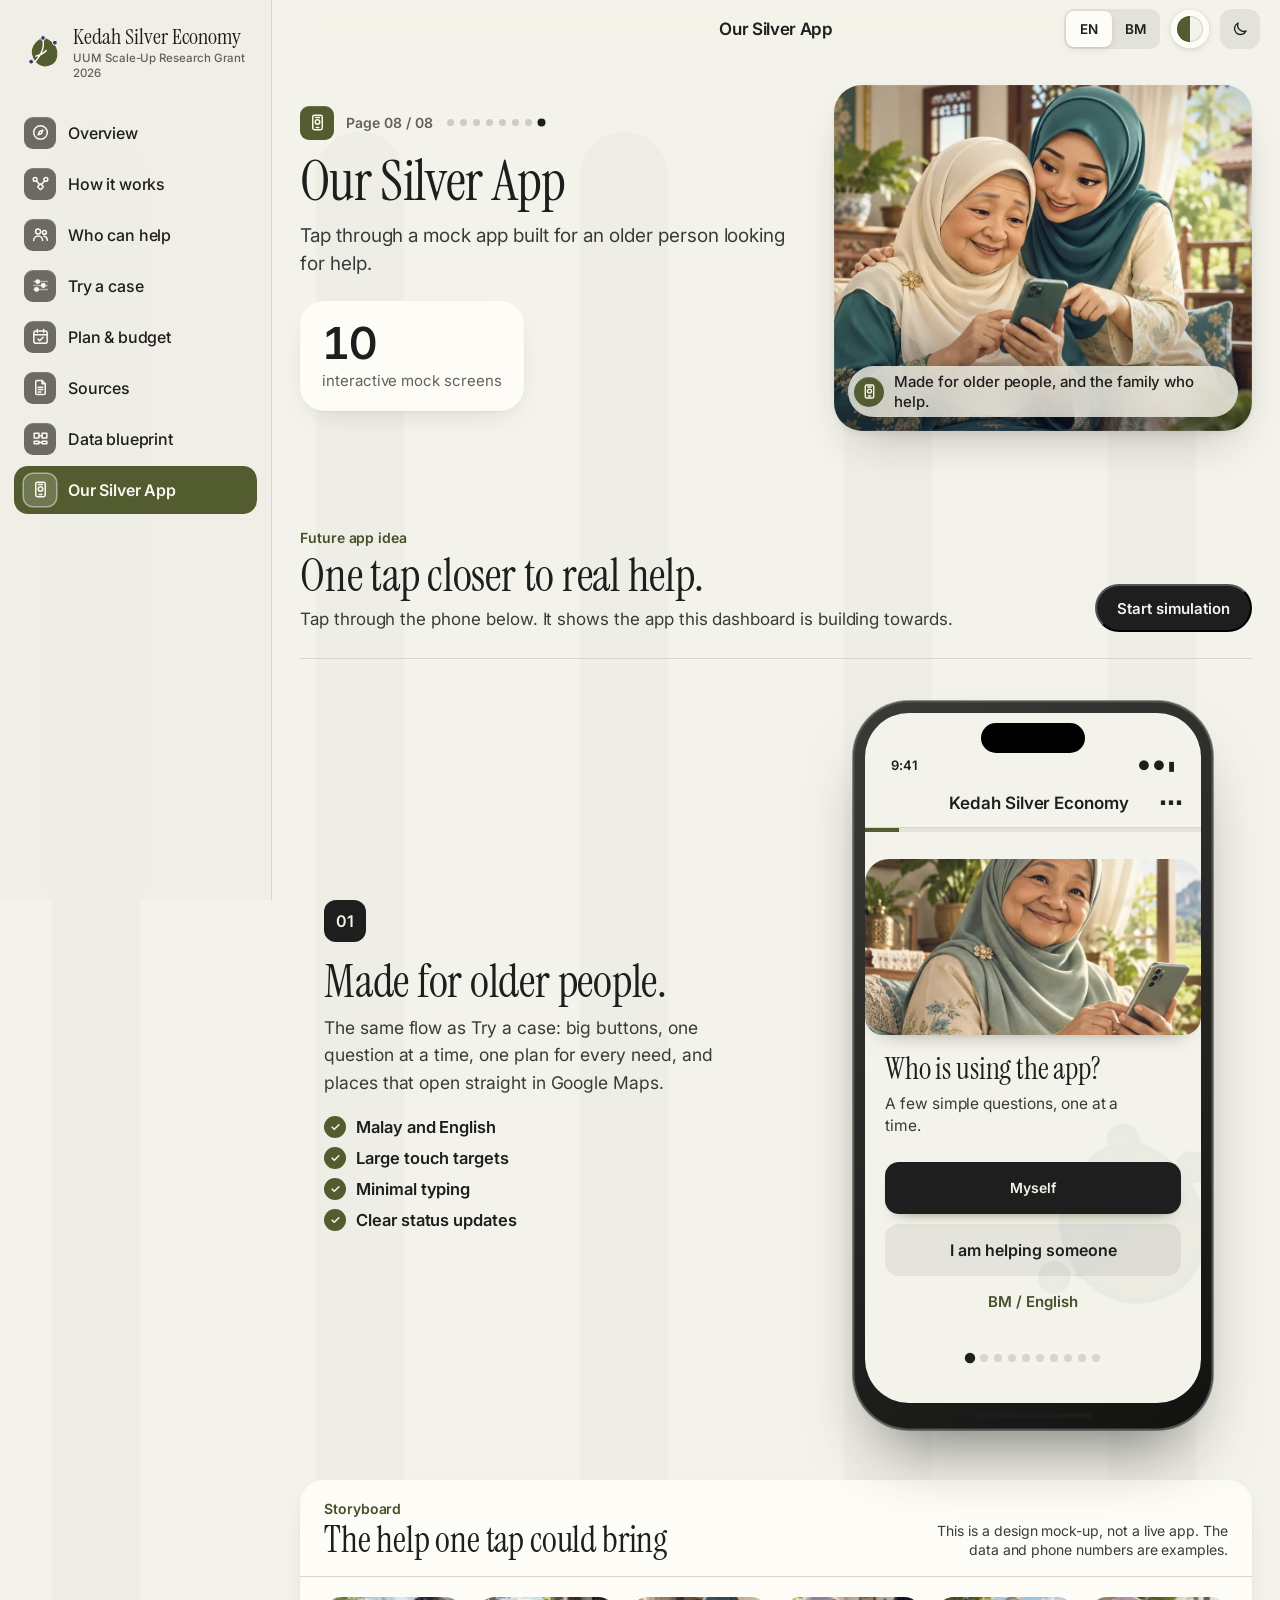
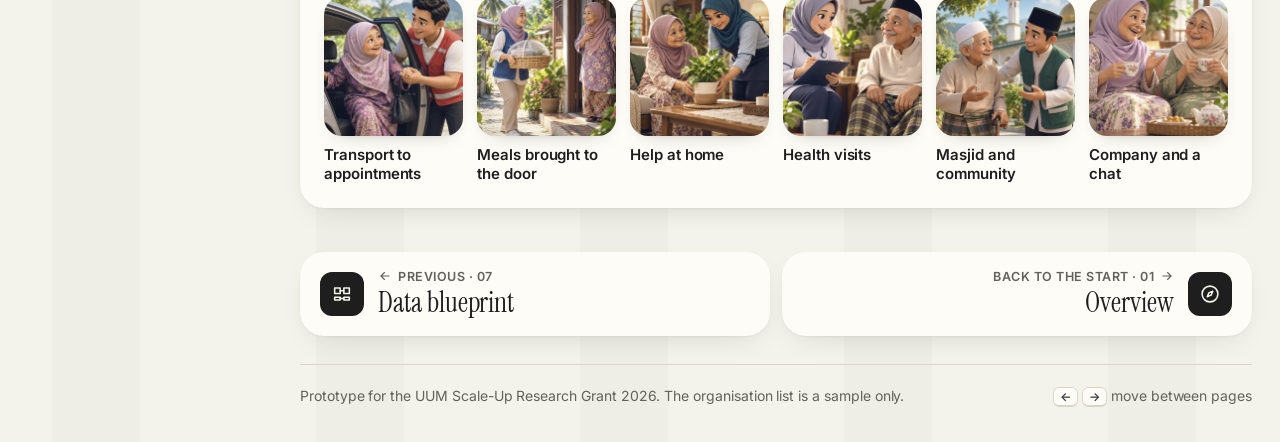
==== app.html @ 09080208 "Try a case: get ready to apply for LZNK, MAIK and JKM aid - A privacy note with one tap before Start" ====
<!doctype html>
<html lang="en">
<head>
<meta charset="utf-8"><meta name="viewport" content="width=device-width,initial-scale=1,viewport-fit=cover">
<link rel="icon" href="assets/art/songket-crest.svg" type="image/svg+xml">
<title>Our Silver App · Kedah Silver Economy</title>
<meta name="description" content="A screen-by-screen mock app showing how an older person could find help.">
<script>try{var lk=localStorage.getItem('kse-look')||localStorage.getItem('kse-tc-theme');if(lk&&lk!=='padi')document.documentElement.setAttribute('data-look',lk)}catch(e){}try{var t=localStorage.getItem('kse-theme');if(t==='dark'||t==='light')document.documentElement.setAttribute('data-theme',t)}catch(e){}(function(){var P=['index','ecosystem','network','scenario','roadmap','evidence','data','app'],f=(location.pathname.split('/').pop()||'index.html').replace(/\.html$/,''),i=P.indexOf(f),d=document.documentElement;if(i<0)i=0;function go(){try{var p=parseInt(sessionStorage.getItem('kse-idx'),10);d.setAttribute('data-dir',!isNaN(p)&&i<p?'back':'forward');sessionStorage.setItem('kse-idx',i)}catch(e){}}if(document.prerendering)document.addEventListener('prerenderingchange',go,{once:true});else go()})()</script>
<link rel="preconnect" href="https://fonts.googleapis.com"><link rel="preconnect" href="https://fonts.gstatic.com" crossorigin>
<link rel="stylesheet" href="https://fonts.googleapis.com/css2?family=Instrument+Serif:ital@0;1&family=Inter:opsz,wght@14..32,400..700&display=swap">
<link rel="stylesheet" href="assets/css/kse.css?v=20261004b"><link rel="stylesheet" href="assets/css/kse-ios.css?v=20261004b"><link rel="stylesheet" href="assets/css/kse-themes.css?v=20261004b"><script src="assets/js/kse-data.js?v=20261004b"></script>
</head>
<body data-page="app"><script src="assets/js/kse-shell.js?v=20261004b"></script>
<main id="main">
  <section class="band pagehead"><div class="wrap pagehead-grid">
    <div><p class="step" data-step></p><h1 data-i18n="appTitle">Our Silver App</h1><p class="lede" data-i18n="appLede">Tap through a mock app built for an older person looking for help.</p></div>
    <div class="headstat"><b data-count="10">10</b><span data-i18n="appStat">interactive mock screens</span></div>
  </div></section>
  <div class="wrap"><section class="section app-section">
    <div class="app-intro"><div><p class="label label-paddy" data-i18n="appBadge">Future app idea</p><h2 data-i18n="appIntroTitle">One tap closer to real help.</h2><p data-i18n="appIntroBody">Tap through the phone below. It shows the app this dashboard is building towards.</p></div><button class="button button-gold" type="button" id="appLaunch" data-i18n="appLaunch">Start simulation</button></div>
    <div class="app-lab">
      <div class="app-story"><span class="app-story-no">01</span><h2 data-i18n="appStoryTitle">Made for older people.</h2><p data-i18n="appStoryBody">The same flow as Try a case: big buttons, one question at a time, one plan for every need, and places that open straight in Google Maps.</p><ul><li data-i18n="appStoryPoint1">Malay and English</li><li data-i18n="appStoryPoint2">Large touch targets</li><li data-i18n="appStoryPoint3">Minimal typing</li><li data-i18n="appStoryPoint4">Clear status updates</li></ul></div>
      <div class="phone-mock" aria-label="Interactive mock Silver Economy app">
        <div class="phone-hardware"><span class="phone-speaker"></span></div><div class="phone-screen"><div class="mock-watermark" aria-hidden="true"><svg viewBox="0 0 48 48"><path d="M24 5C13 10 8 20 12 29c4 10 14 14 23 9 8-5 8-17 3-24C34 9 29 6 24 5Z"/><path d="M14 35c7-8 12-16 10-28M15 28c5-1 9-3 13-7"/><circle cx="9" cy="35" r="3"/><circle cx="39" cy="11" r="3"/><circle cx="24" cy="5" r="3"/></svg></div>
          <div class="mock-status"><span>9:41</span><span>● ● ▮</span></div>
          <div class="mock-appbar"><button class="mock-back" id="appScreenBack" aria-label="Go back" type="button">‹</button><span>Kedah Silver Economy</span><span class="mock-menu" aria-hidden="true">⋯</span></div>
          <div class="mock-progress"><i id="appProgress"></i></div>
          <div class="mock-screens" id="appScreens" aria-live="polite">
            <section class="mock-screen mock-home is-active" data-screen="0"><div class="mock-home-badge" data-i18n="appWelcomePill">WELCOME</div><img class="mock-welcome-art" src="assets/img/app-welcome.webp" alt="A smiling older woman using a phone at home"><h3 data-i18n="appWho">Who is using the app?</h3><p data-i18n="appWhoBody">A few simple questions, one at a time.</p><button class="mock-primary" data-app-next type="button" data-i18n="appMyself">Myself</button><button class="mock-secondary" data-app-next type="button" data-i18n="appWelcomeFamily">I am helping someone</button><button class="mock-text" data-app-lang type="button">BM / English</button></section>
            <section class="mock-screen" data-screen="1"><p class="mock-kicker">2 / 10 · <span data-i18n="appKAbout">About</span></p><h3 data-i18n="appHowOld">How old are they?</h3><div class="mock-choices mock-grid"><button type="button" aria-pressed="false">70–74</button><button class="is-selected" type="button" aria-pressed="true">75–79</button><button type="button" aria-pressed="false">80–84</button><button type="button" aria-pressed="false">85+</button></div><label><span data-i18n="appWhere">District</span><select><option>Kota Setar</option><option>Kubang Pasu</option><option>Baling</option><option>Langkawi</option></select></label><button class="mock-primary" data-app-next type="button" data-i18n="appNext">Next</button></section>
            <section class="mock-screen" data-screen="2"><p class="mock-kicker">3 / 10 · <span data-i18n="appKDaily">Daily life</span></p><h3 data-i18n="appHard">What is hard now?</h3><p data-i18n="appHardBody">Choose all that apply.</p><div class="mock-choices mock-grid" data-multi><button class="is-selected" type="button" aria-pressed="true"><svg class="mock-ic" viewBox="0 0 24 24" aria-hidden="true"><circle cx="13" cy="4.5" r="1.7"/><path d="M12.5 8l-2 5 3 2.5V21M10.5 13L8 21M12.5 8l3 3.5 2.5.5M12.5 8L9 9.5 7.5 13"/></svg><span data-i18n="appDWalk">Walking</span></button><button class="is-selected" type="button" aria-pressed="true"><svg class="mock-ic" viewBox="0 0 24 24" aria-hidden="true"><path d="M3 18V9M3 15h11v3M14 15h5a2 2 0 0 1 2 2v1"/><circle cx="7" cy="12" r="1.6"/><path d="M15 5.5h5M18 3.5l2 2-2 2"/></svg><span data-i18n="appDBed">Getting out of bed</span></button><button type="button" aria-pressed="false"><svg class="mock-ic" viewBox="0 0 24 24" aria-hidden="true"><path d="M4 12h16v2a5 5 0 0 1-5 5H9a5 5 0 0 1-5-5zM6 12V6a2 2 0 0 1 3.7-1M7 19l-1 2M17 19l1 2"/></svg><span data-i18n="appDBath">Bathing</span></button><button class="is-selected" type="button" aria-pressed="true"><svg class="mock-ic" viewBox="0 0 24 24" aria-hidden="true"><path d="M7 3h6v7H7zM5 10h12a6 6 0 0 1-6 6H9l1 5H6l1-5"/></svg><span data-i18n="appDToilet">Using the toilet</span></button></div><button class="mock-primary" data-app-next type="button" data-i18n="appNext">Next</button></section>
            <section class="mock-screen" data-screen="3"><p class="mock-kicker">4 / 10 · <span data-i18n="appKHelp">Help needed</span></p><h3 data-i18n="appWhich">Which ones are needed?</h3><p data-i18n="appWhichBody">Suggested from the answers. Pick any.</p><div class="mock-choices" data-multi><button class="is-selected" type="button" aria-pressed="true"><span data-i18n="appIBed">Hospital bed</span><em class="mock-sug"><span data-i18n="appSuggested">Suggested</span></em></button><button class="is-selected" type="button" aria-pressed="true"><span data-i18n="appIChair">Wheelchair</span><em class="mock-sug"><span data-i18n="appSuggested">Suggested</span></em></button><button class="is-selected" type="button" aria-pressed="true"><span data-i18n="appIDiapers">Adult diapers</span><em class="mock-sug"><span data-i18n="appSuggested">Suggested</span></em></button><button type="button" aria-pressed="false"><span data-i18n="appINurse">Home nursing</span><em class="mock-sug"><span data-i18n="appSuggested">Suggested</span></em></button></div><button class="mock-primary" data-app-next type="button" data-i18n="appNext">Next</button></section>
            <section class="mock-screen" data-screen="4"><p class="mock-kicker">5 / 10 · <span data-i18n="appKHow">How</span></p><h3 data-i18n="appHowCome">How should each one come?</h3><div class="mock-need"><b><span data-i18n="appIBed">Hospital bed</span></b><div class="mock-choices mock-pills"><button class="is-selected" type="button" aria-pressed="true"><span data-i18n="appMBorrow">Borrow</span></button><button type="button" aria-pressed="false"><span data-i18n="appMRent">Rent</span></button><button type="button" aria-pressed="false"><span data-i18n="appMFund">Help to pay</span></button></div></div><div class="mock-need"><b><span data-i18n="appIDiapers">Adult diapers</span></b><div class="mock-choices mock-pills"><button class="is-selected" type="button" aria-pressed="true"><span data-i18n="appMMonthly">Monthly supply</span></button><button type="button" aria-pressed="false"><span data-i18n="appMFree">Free or donated</span></button></div></div><button class="mock-primary" data-app-next type="button" data-i18n="appMakePlan">Make the plan</button></section>
            <section class="mock-screen" data-screen="5"><p class="mock-kicker">6 / 10 · <span data-i18n="appKPlan">Your plan</span></p><div class="mock-plan"><div class="mock-ring"><b>4<small>/4</small></b><span data-i18n="appMatched">needs matched</span></div><div><h3 data-i18n="appPlanTitle">One plan for all of it</h3><p data-i18n="appPlanBody">3 places could cover all 4 needs.</p></div></div><p class="mock-note" data-i18n="appCoord">One coordinator holds this case.</p><button class="mock-primary" data-app-next type="button" data-i18n="appSeeContacts">See who to contact</button></section>
            <section class="mock-screen" data-screen="6"><p class="mock-kicker">7 / 10 · <span data-i18n="appKContact">Contact</span></p><div class="mock-contact"><img src="assets/img/help-masjid.webp" alt="" width="560" height="560"><b>Masjid Al-Bukhary Kedah</b><small><svg class="mock-ic" viewBox="0 0 24 24" aria-hidden="true"><path d="M12 21s-6-5.6-6-10.5a6 6 0 0 1 12 0C18 15.4 12 21 12 21z"/><circle cx="12" cy="10.5" r="2.2"/></svg>Kota Setar, Kedah</small><p class="mock-covers"><span><span data-i18n="appIBed">Hospital bed</span></span><span><span data-i18n="appIChair">Wheelchair</span></span><span><span data-i18n="appIDiapers">Adult diapers</span></span></p></div><a class="mock-primary mock-link" href="https://www.google.com/maps/dir/?api=1&destination=Masjid+Al-Bukhary+Kedah%2C+Kota+Setar%2C+Kedah" target="_blank" rel="noopener"><svg class="mock-ic" viewBox="0 0 24 24" aria-hidden="true"><path d="M3 16V8a1 1 0 0 1 1-1h10v9M14 10h4l3 3v3h-2"/><circle cx="7" cy="17" r="1.8"/><circle cx="17" cy="17" r="1.8"/><path d="M9 17h6"/></svg><span data-i18n="appDirections">Directions</span></a><a class="mock-secondary mock-link" href="https://www.google.com/maps/search/?api=1&query=Masjid+Al-Bukhary+Kedah%2C+Kota+Setar%2C+Kedah" target="_blank" rel="noopener"><svg class="mock-ic" viewBox="0 0 24 24" aria-hidden="true"><path d="M12 21s-6-5.6-6-10.5a6 6 0 0 1 12 0C18 15.4 12 21 12 21z"/><circle cx="12" cy="10.5" r="2.2"/></svg><span data-i18n="appOpenMaps">Open in Google Maps</span></a><p class="mock-phone-note"><svg class="mock-ic" viewBox="0 0 24 24" aria-hidden="true"><path d="M6.5 3.5h3l1.5 4-2 1.5a11 11 0 0 0 6 6l1.5-2 4 1.5v3a2 2 0 0 1-2 2A16 16 0 0 1 4.5 5.5a2 2 0 0 1 2-2z"/></svg><span data-i18n="appPhoneLater">Phone number added after the Phase 1 check</span></p><button class="mock-primary" data-app-next type="button" data-i18n="appNext">Next</button></section>
            <section class="mock-screen" data-screen="7"><p class="mock-kicker">8 / 10 · <span data-i18n="appKTrip">One trip</span></p><h3 data-i18n="appTripTitle">One trip to every place</h3><p data-i18n="appTripBody">One car ride can cover all the visits.</p><ol class="mock-route"><li><b>Masjid Al-Bukhary Kedah</b><small><span data-i18n="appR1">Bed, wheelchair, diapers</span></small></li><li><b>Kedah Home Nursing 01</b><small><span data-i18n="appR2">Home nursing</span></small></li><li><b>JKM Kedah</b><small><span data-i18n="appR3">Monthly living help</span></small></li></ol><a class="mock-primary mock-link" href="https://www.google.com/maps/dir/?api=1&destination=JKM+Kedah%2C+Kota+Setar%2C+Kedah&waypoints=Masjid+Al-Bukhary+Kedah%2C+Kota+Setar%2C+Kedah%7CKedah+Home+Nursing+01%2C+Kota+Setar%2C+Kedah" target="_blank" rel="noopener"><svg class="mock-ic" viewBox="0 0 24 24" aria-hidden="true"><path d="M3 16V8a1 1 0 0 1 1-1h10v9M14 10h4l3 3v3h-2"/><circle cx="7" cy="17" r="1.8"/><circle cx="17" cy="17" r="1.8"/><path d="M9 17h6"/></svg><span data-i18n="appStartTrip">Open the trip in Maps</span></a><button class="mock-secondary" data-app-next type="button" data-i18n="appStatusContinue">Continue</button></section>
            <section class="mock-screen" data-screen="8"><p class="mock-kicker">9 / 10 · <span data-i18n="appKShare">Family</span></p><h3 data-i18n="appShareFamily">Share with family</h3><p data-i18n="appShareBody">Everyone helping sees the same plan.</p><div class="mock-actions"><button type="button"><svg class="mock-ic" viewBox="0 0 24 24" aria-hidden="true"><path d="M4 19.5l1.3-3.8A8 8 0 1 1 8.5 19z"/><path d="M9 10.5h6M9 13.5h4"/></svg><span data-i18n="appWhatsApp">Send on WhatsApp</span></button><button type="button"><svg class="mock-ic" viewBox="0 0 24 24" aria-hidden="true"><path d="M4 9.5h3.5L12 5.5v13l-4.5-4H4zM15.5 9a4 4 0 0 1 0 6M18 6.5a7.5 7.5 0 0 1 0 11"/></svg><span data-i18n="appListen">Listen to the plan</span></button><button type="button"><svg class="mock-ic" viewBox="0 0 24 24" aria-hidden="true"><circle cx="12" cy="12" r="8.5"/><path d="M12 7.5V12l3 2"/></svg><span data-i18n="appRemind3">Remind me in 3 days</span></button></div><button class="mock-primary" data-app-next type="button" data-i18n="appStatusContinue">Continue</button></section>
            <section class="mock-screen" data-screen="9"><p class="mock-kicker">10 / 10 · <span data-i18n="appKFollow">Follow-up</span></p><h3 data-i18n="appFollowTitle">Help on the way</h3><ol class="mock-timeline"><li class="done"><span data-i18n="appTBed">Hospital bed borrowed</span><small><span data-i18n="appToday">Today</span></small></li><li class="done"><span data-i18n="appTNurse">Nurse visit booked</span><small><span data-i18n="appThursday">Thursday</span></small></li><li><span data-i18n="appTFollow">Follow-up call</span><small><span data-i18n="appIn3">In 3 days</span></small></li></ol><div class="mock-illustration mock-done" id="appDone" aria-hidden="true"></div><button class="mock-primary" data-app-reset type="button" data-i18n="appReset">Start again</button></section>
          </div>
          <div class="mock-dots" id="appDots"></div>
        </div><div class="phone-home"></div>
      </div>
    </div>
    <figure class="journey-poster app-poster help-strip"><div class="journey-poster-head"><div><p class="label label-paddy" data-i18n="appStoryboardLabel">Storyboard</p><h2 data-i18n="appHelpTitle">The help one tap could bring</h2></div><span data-i18n="appMockNote">This is a design mock-up, not a live app. The data and phone numbers are examples.</span></div><ul class="help-scenes"><li><img src="assets/img/help-transport.webp" width="560" height="560" loading="lazy" alt="A volunteer helps an older woman out of a car"><span data-i18n="helpTransport">Transport to appointments</span></li><li><img src="assets/img/help-meals.webp" width="560" height="560" loading="lazy" alt="A volunteer brings a meal to an older woman at her door"><span data-i18n="helpMeals">Meals brought to the door</span></li><li><img src="assets/img/help-home.webp" width="560" height="560" loading="lazy" alt="A carer helps an older woman with a plant at home"><span data-i18n="helpHome">Help at home</span></li><li><img src="assets/img/help-health.webp" width="560" height="560" loading="lazy" alt="A nurse visits an older man at home with a clipboard"><span data-i18n="helpHealth">Health visits</span></li><li><img src="assets/img/help-masjid.webp" width="560" height="560" loading="lazy" alt="A young man walks with an older man outside a masjid"><span data-i18n="helpMasjid">Masjid and community</span></li><li><img src="assets/img/help-company.webp" width="560" height="560" loading="lazy" alt="Two older women share tea and a chat"><span data-i18n="helpCompany">Company and a chat</span></li></ul></figure>
  </section></div>
</main>
<script src="assets/vendor/lottie_light.min.js"></script><script src="assets/js/kse-lottie.js?v=20261004b"></script><script src="assets/js/kse-viz.js?v=20261004b"></script><script src="assets/js/kse-pages.js?v=20261004b"></script>
</body></html>
---- assets/css/kse.css ----
/* ==========================================================================
   Kedah Silver Economy: design system
   Tokens (light / dark / explicit data-theme), shell, components, pages, print.
   ========================================================================== */

/* ---------- Tokens ---------- */
:root{
  color-scheme:light;
  --display:"Bricolage Grotesque","Arial Narrow",system-ui,sans-serif;
  --sans:"Onest",system-ui,-apple-system,"Segoe UI",Roboto,sans-serif;

  --bg:#edf1ee;--surface:#fbfcfb;--surface-2:#f3f6f4;--sunk:#e2e9e5;
  --ink:#0f231e;--ink-2:#3d5149;--muted:#57685f;--line:#d2dcd6;--line-2:#e2e9e5;

  --paddy:#12664f;--paddy-ink:#0d5a45;--paddy-soft:#dcebe3;--on-paddy:#ffffff;
  --gold:#d6a01e;--gold-ink:#7a5706;--gold-soft:#f5e8c4;--on-gold:#1f1703;

  --band:#0d2d26;--band-ink:#eef5f1;--band-muted:#a3bcb2;--band-line:rgba(238,245,241,.14);--band-gold:#e8bd4f;

  --good:#0ca30c;--good-ink:#0b6b1f;--good-soft:#dff1df;
  --warn:#fab219;--warn-ink:#7a5200;--warn-soft:#fcf0d0;
  --crit:#d03b3b;
  --neutral:#9aa8a1;--neutral-ink:#4a5a53;--neutral-soft:#e5ebe8;

  /* organisation types: validated categorical slots 1–5
     --t* sit on page surfaces (theme-stepped), --b* sit on the dark band */
  --t1:#2a78d6;--t2:#eb6834;--t3:#1baf7a;--t4:#eda100;--t5:#e87ba4;
  --b1:#3987e5;--b2:#d95926;--b3:#199e70;--b4:#c98500;--b5:#d55181;

  --tip-bg:#0f231e;--tip-ink:#f3f7f5;--tip-muted:#b3c6bd;
  --scrim:rgba(5,15,12,.45);
  --shadow:0 1px 2px rgba(15,35,30,.06),0 6px 14px -4px rgba(15,35,30,.1);
  --focus:#0d5a45;
  --r:18px;
}
@media (prefers-color-scheme:dark){
  :root:not([data-theme="light"]){
    color-scheme:dark;
    --bg:#0a1613;--surface:#101f1b;--surface-2:#132520;--sunk:#0d1a16;
    --ink:#e7f0eb;--ink-2:#b2c4bb;--muted:#8da196;--line:#223731;--line-2:#1a2d27;
    --paddy:#3fae8a;--paddy-ink:#72cda9;--paddy-soft:#163a2f;--on-paddy:#04201a;
    --gold:#e0b03a;--gold-ink:#f0c860;--gold-soft:#3a2f10;
    --band:#0f2c25;
    --good-ink:#5ccb5f;--good-soft:#14301a;--warn-ink:#f4c451;--warn-soft:#382c0c;
    --neutral:#5e7068;--neutral-ink:#a8b8b0;--neutral-soft:#1b2a25;
    --t1:#3987e5;--t2:#d95926;--t3:#199e70;--t4:#c98500;--t5:#d55181;
    --tip-bg:#e9f1ed;--tip-ink:#0f231e;--tip-muted:#4a5d55;
    --scrim:rgba(0,0,0,.6);
    --shadow:0 1px 2px rgba(0,0,0,.35),0 6px 14px -4px rgba(0,0,0,.4);
    --focus:#72cda9;
  }
}
:root[data-theme="dark"]{
  color-scheme:dark;
  --bg:#0a1613;--surface:#101f1b;--surface-2:#132520;--sunk:#0d1a16;
  --ink:#e7f0eb;--ink-2:#b2c4bb;--muted:#8da196;--line:#223731;--line-2:#1a2d27;
  --paddy:#3fae8a;--paddy-ink:#72cda9;--paddy-soft:#163a2f;--on-paddy:#04201a;
  --gold:#e0b03a;--gold-ink:#f0c860;--gold-soft:#3a2f10;
  --band:#0f2c25;
  --good-ink:#5ccb5f;--good-soft:#14301a;--warn-ink:#f4c451;--warn-soft:#382c0c;
  --neutral:#5e7068;--neutral-ink:#a8b8b0;--neutral-soft:#1b2a25;
  --t1:#3987e5;--t2:#d95926;--t3:#199e70;--t4:#c98500;--t5:#d55181;
  --tip-bg:#e9f1ed;--tip-ink:#0f231e;--tip-muted:#4a5d55;
  --scrim:rgba(0,0,0,.6);
  --shadow:0 1px 2px rgba(0,0,0,.35),0 6px 14px -4px rgba(0,0,0,.4);
  --focus:#72cda9;
}

/* ---------- Base ---------- */
@view-transition{navigation:auto}
/* Presentation-style tab changes: the page swishes sideways, stretches into
   a dark ribbon, then breaks into small paddy-green dust flecks. */
::view-transition-old(root){animation:swish-old .42s var(--ease) both}
::view-transition-new(root){animation:swish-new .58s var(--ease) both}
@keyframes swish-old{to{opacity:0;transform:translateX(-4vw) skewX(-4deg) scaleX(1.035);filter:blur(3px)}}
@keyframes swish-new{from{opacity:0;transform:translateX(4vw) skewX(4deg) scaleX(1.02);filter:blur(4px)}}
body.page-enter main{animation:swish-new .58s var(--ease) both}
body.page-leaving main{animation:swish-old .42s var(--ease) both;pointer-events:none}
.page-transition{position:fixed;inset:0;z-index:100;overflow:hidden;pointer-events:none;visibility:hidden}
.page-transition i{display:block;position:absolute}
.page-transition .swish{top:-12%;bottom:-12%;width:62%;background:var(--band);filter:drop-shadow(0 0 22px rgba(5,20,16,.3));transform:skewX(-7deg) translateX(-120%);opacity:.98}
.page-transition .swish-a{left:-9%;border-radius:0 48% 42% 0}
.page-transition .swish-b{right:-9%;background:var(--paddy);border-radius:48% 0 0 42%;transform:skewX(-7deg) translateX(120%)}
body.page-leaving .page-transition{visibility:visible}
body.page-leaving .page-transition .swish-a{animation:swish-ribbon-a .46s var(--ease) both}
body.page-leaving .page-transition .swish-b{animation:swish-ribbon-b .46s var(--ease) .025s both}
@keyframes swish-ribbon-a{45%{transform:skewX(-7deg) translateX(0) scaleX(1.04)}100%{transform:skewX(-18deg) translateX(118%) scaleX(.3);opacity:0}}
@keyframes swish-ribbon-b{45%{transform:skewX(-7deg) translateX(0) scaleX(1.04)}100%{transform:skewX(-18deg) translateX(-118%) scaleX(.3);opacity:0}}
.page-transition .dust{z-index:3;width:clamp(4px,.55vw,10px);height:clamp(4px,.55vw,10px);border-radius:35% 65% 55% 45%;background:var(--paddy);opacity:0;left:var(--x,50%);top:var(--y,50%);transform:translate(-50%,-50%) rotate(var(--r,0deg)) scale(.3)}
.page-transition .dust:nth-of-type(3n){background:var(--gold-soft)}
.page-transition .dust:nth-of-type(4n){background:var(--band-gold);border-radius:50%}
body.page-leaving .page-transition .dust{animation:dust-burst .48s var(--ease) var(--delay,0s) both}
@keyframes dust-burst{0%,35%{opacity:0;transform:translate(-50%,-50%) rotate(var(--r,0deg)) scale(.3)}48%{opacity:.95}100%{opacity:0;transform:translate(calc(-50% + var(--dx)),calc(-50% + var(--dy))) rotate(calc(var(--r,0deg) + 140deg)) scale(.7)}}
.dust-1{--x:18%;--y:28%;--dx:-14vw;--dy:-10vh;--r:22deg;--delay:.08s}.dust-2{--x:27%;--y:42%;--dx:-18vw;--dy:4vh;--r:80deg;--delay:.02s}.dust-3{--x:38%;--y:64%;--dx:-12vw;--dy:15vh;--r:120deg;--delay:.1s}.dust-4{--x:49%;--y:34%;--dx:6vw;--dy:-13vh;--r:35deg;--delay:.04s}.dust-5{--x:57%;--y:58%;--dx:15vw;--dy:12vh;--r:70deg;--delay:.12s}.dust-6{--x:68%;--y:22%;--dx:19vw;--dy:-8vh;--r:155deg;--delay:.06s}.dust-7{--x:77%;--y:70%;--dx:13vw;--dy:16vh;--r:210deg;--delay:.03s}.dust-8{--x:84%;--y:45%;--dx:21vw;--dy:2vh;--r:260deg;--delay:.09s}.dust-9{--x:13%;--y:76%;--dx:-10vw;--dy:18vh;--r:320deg;--delay:.13s}.dust-10{--x:32%;--y:18%;--dx:-15vw;--dy:-15vh;--r:15deg;--delay:.05s}.dust-11{--x:44%;--y:80%;--dx:3vw;--dy:18vh;--r:90deg;--delay:.11s}.dust-12{--x:62%;--y:14%;--dx:14vw;--dy:-16vh;--r:190deg;--delay:.01s}.dust-13{--x:73%;--y:82%;--dx:18vw;--dy:17vh;--r:240deg;--delay:.14s}.dust-14{--x:91%;--y:61%;--dx:17vw;--dy:8vh;--r:300deg;--delay:.07s}.dust-15{--x:8%;--y:53%;--dx:-17vw;--dy:0;--r:55deg;--delay:.15s}.dust-16{--x:23%;--y:88%;--dx:-12vw;--dy:14vh;--r:175deg;--delay:.04s}.dust-17{--x:52%;--y:9%;--dx:8vw;--dy:-18vh;--r:225deg;--delay:.08s}.dust-18{--x:88%;--y:28%;--dx:20vw;--dy:-9vh;--r:345deg;--delay:.12s}
@media (prefers-reduced-motion:reduce){
  ::view-transition-old(root),::view-transition-new(root){animation:none}
  body.page-enter main,body.page-leaving main{animation:none}
}
*,*::before,*::after{box-sizing:border-box}
[hidden]{display:none!important}
html{-webkit-text-size-adjust:100%;scroll-padding-top:76px}
html.i18n-pending main{visibility:hidden}
body{margin:0;background:var(--bg);color:var(--ink);font:400 15px/1.55 var(--sans);-webkit-font-smoothing:antialiased}
body.drawer-open{overflow:hidden}
h1,h2,h3{margin:0;font-family:var(--display);text-wrap:balance;color:var(--ink)}
p{margin:0}
ul,ol{margin:0;padding:0;list-style:none}
button,input,select{font:inherit;color:inherit}
a{color:var(--paddy-ink);text-underline-offset:3px}
:focus-visible{outline:2px solid var(--focus);outline-offset:2px}
/* Browser surfaces we did not draw, themed from the palette rather than
   left at the defaults: selection, caret, scrollbars. */
::selection{background:var(--gold-soft);color:var(--ink)}
.band ::selection{background:rgba(232,189,79,.28);color:var(--band-ink)}
input,select{caret-color:var(--paddy)}
*{scrollbar-color:var(--line) transparent}
::-webkit-scrollbar{width:11px;height:11px}
::-webkit-scrollbar-track{background:transparent}
::-webkit-scrollbar-thumb{background:var(--line);border-radius:6px;border:3px solid var(--bg)}
::-webkit-scrollbar-thumb:hover{background:var(--muted)}
.wrap{max-width:1240px;margin-inline:auto;padding-inline:24px}
.skip{position:absolute;left:16px;top:-60px;z-index:60;background:var(--ink);color:var(--bg);padding:8px 12px;border-radius:8px;text-decoration:none;font-weight:600}
.skip:focus{top:12px}

.eyebrow{font:600 11.5px/1.3 var(--sans);letter-spacing:.13em;text-transform:uppercase;color:var(--paddy-ink)}
.label{font:600 11px/1.3 var(--sans);letter-spacing:.12em;text-transform:uppercase;color:var(--gold-ink)}
.label-paddy{color:var(--paddy-ink)}
h2{font-weight:650;font-stretch:88%;font-size:clamp(25px,2.7vw,34px);line-height:1.08;letter-spacing:-.012em}
h3{font-weight:620;font-stretch:92%;font-size:19px;line-height:1.2}
/* heading level fixed for the document outline, sized as a card heading */
h2.as-h3{font-weight:620;font-stretch:92%;font-size:19px;line-height:1.2;letter-spacing:normal}
kbd{font:600 11px var(--sans);padding:1px 6px;border:1px solid var(--line);border-bottom-width:2px;border-radius:5px;background:var(--surface);color:var(--ink-2)}

/* ---------- Shell: brand bar + tab bar ----------
   #kse-chrome is display:contents so the tab bar can stick to the page.
   Before, the wrapper was exactly as tall as the header, so the sticky
   top bar had no room to stick and scrolled away. */
#kse-chrome{display:contents}
:root{--ease:cubic-bezier(.2,0,0,1);--ease-io:cubic-bezier(.45,0,.2,1)}
.topbar{position:relative;z-index:31;background:var(--bg)}
.topbar-row{display:flex;align-items:center;gap:20px;min-height:60px}
.brand{display:flex;align-items:center;gap:10px;text-decoration:none;color:var(--ink);flex:1;min-width:0}
.brand-mark{width:40px;height:40px;flex:none;overflow:visible}
.brand-mark .leaf{fill:var(--paddy);stroke:var(--gold);stroke-width:1.4;stroke-linejoin:round}
.brand-mark .vein{fill:none;stroke:var(--gold);stroke-width:1.8;stroke-linecap:round;stroke-linejoin:round}
.brand-mark .node{fill:var(--gold);stroke:var(--bg);stroke-width:1.2}
.brand b{display:block;font:750 17px/1.05 var(--display);font-stretch:88%;letter-spacing:.005em}
.brand small{display:block;font-size:11px;color:var(--muted);margin-top:2px}
.tools{display:flex;align-items:center;gap:8px;flex:none}
.lang{display:flex;gap:2px;padding:3px;border:1px solid var(--line);border-radius:999px;background:var(--surface)}
.lang-btn{appearance:none;border:0;background:none;padding:5px 11px;border-radius:999px;font:700 11.5px var(--sans);letter-spacing:.06em;color:var(--muted);cursor:pointer;transition:background-color .15s var(--ease),color .15s var(--ease)}
.lang-btn:hover{color:var(--ink)}
.lang-btn[aria-pressed="true"]{background:var(--ink);color:var(--bg)}
.iconbtn{appearance:none;width:36px;height:36px;display:grid;place-items:center;flex:none;border-radius:10px;border:1px solid var(--line);background:var(--surface);color:var(--ink-2);cursor:pointer;transition:border-color .15s var(--ease),color .15s var(--ease),transform .12s var(--ease)}
.iconbtn:hover{color:var(--ink);border-color:var(--muted)}
.iconbtn:active{transform:scale(.94)}
.iconbtn svg,.btn svg{width:18px;height:18px;fill:none;stroke:currentColor;stroke-width:1.8;stroke-linecap:round;stroke-linejoin:round}
.menubtn{display:none}

.tabbar{position:sticky;top:0;z-index:30;background:var(--bg);background:color-mix(in srgb,var(--bg) 86%,transparent);-webkit-backdrop-filter:saturate(1.4) blur(14px);backdrop-filter:saturate(1.4) blur(14px);border-block:1px solid var(--line)}
.tabs{display:flex;justify-content:space-between;gap:6px;overflow-x:auto;scrollbar-width:none;padding:7px 6px;margin-inline:-6px}
.tabs::-webkit-scrollbar{display:none}
.tab{position:relative;display:inline-flex;align-items:center;gap:9px;flex:none;height:44px;padding:0 15px 0 10px;border-radius:12px;font:650 14px var(--sans);color:var(--muted);text-decoration:none;white-space:nowrap;transition:color .2s var(--ease),background-color .2s var(--ease),transform .2s var(--ease),box-shadow .2s var(--ease)}
.tab .ai{width:28px;height:28px;flex:none;padding:5px;border-radius:9px;background:var(--surface);border:1px solid var(--line);box-shadow:0 3px 0 color-mix(in srgb,var(--line) 80%,transparent),0 6px 10px -8px rgba(15,35,30,.7);transition:transform .22s var(--ease),background-color .2s var(--ease),color .2s var(--ease),box-shadow .22s var(--ease)}
.tab:hover{color:var(--ink);background:var(--surface-2);transform:translateY(-2px)}
.tab:hover .ai,.tab:focus-visible .ai{transform:translateY(-2px) rotate(-5deg) scale(1.08);background:var(--gold-soft);color:var(--gold-ink);box-shadow:0 5px 0 color-mix(in srgb,var(--gold) 50%,var(--line)),0 10px 14px -9px rgba(15,35,30,.7)}
@media (max-width:1320px) and (min-width:761px){.tabs{gap:2px;justify-content:space-between}.tab{gap:5px;height:42px;padding:0 7px 0 6px;font-size:12px}.tab .ai{width:24px;height:24px;padding:4px}}
.tab[aria-current="page"]{color:var(--paddy-ink);background:var(--paddy-soft)}
.tab[aria-current="page"] .ai{background:var(--paddy);border-color:var(--paddy);color:var(--on-paddy);box-shadow:0 3px 0 var(--paddy-ink),0 8px 12px -9px rgba(15,35,30,.75)}
.tab:focus-visible{outline-offset:-2px}
/* the one gold marker; it glides to the new tab on page change */
.tab-mark{position:absolute;left:12px;right:12px;bottom:-7px;height:2px;border-radius:2px;background:var(--gold);view-transition-name:kse-tab}
::view-transition-group(kse-tab){animation-duration:.42s;animation-timing-function:var(--ease)}
::view-transition-old(root),::view-transition-new(root){animation-duration:.2s}

/* ---------- Page icons ----------
   Drawn at rest. Hovering anything that carries one plays that icon's own
   motion; the page head draws its icon in once, on load. */
.ai{display:block;fill:none;stroke:currentColor;stroke-width:1.7;stroke-linecap:round;stroke-linejoin:round;overflow:visible}
.ai-k1,.ai-k2,.ai-k3{fill:currentColor;transform-box:fill-box;transform-origin:center}
.ai-t{opacity:.5}
.ai-n{transform-box:view-box;transform-origin:12px 12px}
.ai-m{transform-box:view-box;transform-origin:12px 16px}
.ai-b,.ai-p{transform-box:fill-box;transform-origin:center}
:is(.tab,.pager a,.walk a,.btn,.dlink):is(:hover,:focus-visible) .ai-n{animation:ai-needle .62s var(--ease-io)}
:is(.tab,.pager a,.walk a,.btn,.dlink):is(:hover,:focus-visible) .ai-l1{animation:ai-draw .22s var(--ease) both}
:is(.tab,.pager a,.walk a,.btn,.dlink):is(:hover,:focus-visible) .ai-m{animation:ai-turn .34s var(--ease) .12s both}
:is(.tab,.pager a,.walk a,.btn,.dlink):is(:hover,:focus-visible) .ai-l2{animation:ai-draw .22s var(--ease) .28s both}
:is(.tab,.pager a,.walk a,.btn,.dlink):is(:hover,:focus-visible) .ai-b{animation:ai-pop .32s var(--ease) .38s both}
:is(.tab,.pager a,.walk a,.btn,.dlink):is(:hover,:focus-visible) .ai-p{animation:ai-join .36s var(--ease) both}
:is(.tab,.pager a,.walk a,.btn,.dlink):is(:hover,:focus-visible) .ai-k1{animation:ai-k1 .56s var(--ease-io)}
:is(.tab,.pager a,.walk a,.btn,.dlink):is(:hover,:focus-visible) .ai-k2{animation:ai-k2 .56s var(--ease-io) .04s}
:is(.tab,.pager a,.walk a,.btn,.dlink):is(:hover,:focus-visible) .ai-k3{animation:ai-k3 .56s var(--ease-io) .08s}
:is(.tab,.pager a,.walk a,.btn,.dlink):is(:hover,:focus-visible) .ai-pin{animation:ai-pin .3s var(--ease-io)}
:is(.tab,.pager a,.walk a,.btn,.dlink):is(:hover,:focus-visible) .ai-c{animation:ai-draw .34s var(--ease) .1s both}
:is(.tab,.pager a,.walk a,.btn,.dlink):is(:hover,:focus-visible) .ai-r1{animation:ai-draw .22s var(--ease) both}
:is(.tab,.pager a,.walk a,.btn,.dlink):is(:hover,:focus-visible) .ai-r2{animation:ai-draw .22s var(--ease) .08s both}
:is(.tab,.pager a,.walk a,.btn,.dlink):is(:hover,:focus-visible) .ai-r3{animation:ai-draw .22s var(--ease) .16s both}
@keyframes ai-draw{from{stroke-dasharray:1;stroke-dashoffset:1}to{stroke-dasharray:1;stroke-dashoffset:0}}
@keyframes ai-needle{30%{transform:rotate(-40deg)}70%{transform:rotate(12deg)}}
@keyframes ai-turn{from{transform:rotate(-90deg)}}
@keyframes ai-pop{from{transform:scale(.3);opacity:0}}
@keyframes ai-join{from{transform:translate(-3px,2px);opacity:0}}
@keyframes ai-k1{50%{transform:translateX(6px)}}
@keyframes ai-k2{50%{transform:translateX(-6px)}}
@keyframes ai-k3{50%{transform:translateX(8px)}}
@keyframes ai-pin{45%{transform:translateY(1.4px)}}

/* ---------- Shell: drawer ---------- */
.scrim{position:fixed;inset:0;z-index:40;background:var(--scrim)}
.drawer{position:fixed;top:0;right:0;bottom:0;z-index:41;width:min(360px,88vw);display:flex;flex-direction:column;gap:4px;overflow-y:auto;padding:calc(14px + env(safe-area-inset-top,0px)) 14px calc(20px + env(safe-area-inset-bottom,0px));background:var(--surface);border-left:1px solid var(--line);box-shadow:-20px 0 40px rgba(0,0,0,.15)}
.drawer-head{display:flex;justify-content:space-between;align-items:center;padding:4px 4px 12px;margin-bottom:6px;border-bottom:1px solid var(--line-2)}
.drawer-head .label{color:var(--muted)}
.dlink{display:grid;grid-template-columns:38px 1fr;gap:2px 12px;padding:12px;border-radius:12px;text-decoration:none;color:var(--ink);transition:background-color .15s var(--ease)}
.dlink:hover{background:var(--surface-2)}
.dlink[aria-current="page"]{background:var(--paddy-soft)}
.dlink .no{grid-row:span 2;width:38px;height:38px;display:grid;place-items:center;border-radius:11px;background:var(--surface-2);color:var(--paddy-ink)}
.dlink[aria-current="page"] .no{background:var(--surface)}
.dlink .no .ai{width:20px;height:20px}
.dlink b{font-weight:650;font-size:15px}
.dlink b em{font-style:normal;font-size:12px;color:var(--gold-ink);margin-right:8px;font-variant-numeric:tabular-nums}
.dlink small{font-size:12.5px;line-height:1.4;color:var(--muted)}
.drawer .lang{align-self:flex-start;margin:14px 12px 0}

@media (max-width:760px){
  .tabbar{display:none}
  .topbar{position:sticky;top:env(safe-area-inset-top,0px);z-index:30;background:color-mix(in srgb,var(--bg) 90%,transparent);-webkit-backdrop-filter:saturate(1.4) blur(12px);backdrop-filter:saturate(1.4) blur(12px);border-bottom:1px solid var(--line)}
  .menubtn{display:grid}
  .hero-grid{gap:20px;padding-block:32px 60px}
  .hero-meta{grid-template-columns:repeat(2,auto);gap:12px 18px}
}

@media (max-width:520px){
  .tools .lang{display:none}
  .brand small{display:none}
  .hero h1{max-width:9ch}
  .hero-meta{grid-template-columns:1fr;gap:10px 0}
  .hero-meta dd{white-space:normal}
  .official{max-width:100%}
}

/* ---------- Band (hero + page heads) ---------- */
/* The evening field: one light source, sinking across the band as the pitch
   moves from page 01 to page 06, so no two page heads look alike. */
.band{position:relative;color:var(--band-ink);background-color:var(--band);
  background-image:
    radial-gradient(520px 420px at var(--glow-x,78%) var(--glow-y,46%),rgba(232,189,79,var(--glow-a,.13)),transparent 70%),
    linear-gradient(90deg,var(--band) 22%,transparent 64%),
    url("data:image/svg+xml,%3Csvg xmlns='http://www.w3.org/2000/svg' width='64' height='64' viewBox='0 0 64 64'%3E%3Cg fill='none' stroke='%23eef5f1' stroke-opacity='0.07' stroke-width='1'%3E%3Crect x='20' y='20' width='24' height='24'/%3E%3Crect x='20' y='20' width='24' height='24' transform='rotate(45 32 32)'/%3E%3Cpath d='M0 32h7M57 32h7M32 0v7M32 57v7'/%3E%3C/g%3E%3C/svg%3E");
}
body[data-page="ecosystem"] .band{--glow-x:64%;--glow-y:32%;--glow-a:.12}
body[data-page="network"] .band{--glow-x:50%;--glow-y:24%;--glow-a:.11}
body[data-page="scenario"] .band{--glow-x:37%;--glow-y:28%;--glow-a:.12}
body[data-page="roadmap"] .band{--glow-x:25%;--glow-y:38%;--glow-a:.13}
body[data-page="evidence"] .band{--glow-x:16%;--glow-y:52%;--glow-a:.14}
.band .eyebrow,.band .step{color:var(--band-gold)}
.band h1{color:var(--band-ink)}
.lede{font-size:17px;line-height:1.55;color:var(--band-muted);max-width:56ch}

.hero-grid{display:grid;grid-template-columns:minmax(290px,.76fr) minmax(0,1.24fr);gap:34px;align-items:center;padding-block:46px 42px}
.hero-copy{position:relative;z-index:2}
.hero-copy .eyebrow{color:var(--band-gold)}
.hero-scene{--mx:0px;--my:0px;position:relative;isolation:isolate;min-height:clamp(390px,40vw,590px);margin:0 -24px 0 0;overflow:hidden;border:1px solid rgba(238,245,241,.22);border-radius:var(--r) 0 0 var(--r);background:#172f28;box-shadow:0 24px 54px -34px rgba(0,0,0,.78);transform:translate3d(0,0,0)}
.hero-scene::before{content:"";position:absolute;inset:0;z-index:2;background:linear-gradient(90deg,rgba(13,45,38,.76) 0%,rgba(13,45,38,.15) 34%,transparent 62%),linear-gradient(0deg,rgba(5,20,16,.58),transparent 42%);pointer-events:none}
.hero-scene::after{content:"";position:absolute;inset:0;z-index:3;border:1px solid rgba(232,189,79,.26);border-radius:inherit;box-shadow:inset 0 0 80px rgba(5,15,12,.36),inset 0 -26px 50px rgba(5,15,12,.28);pointer-events:none}
.scene-image{position:absolute;inset:-18px -24px -18px -18px;z-index:1;transform:translate3d(var(--mx),var(--my),0) scale(1.055);transition:transform .65s var(--ease);will-change:transform}
.scene-image img{display:block;width:100%;height:100%;object-fit:cover;object-position:64% center;filter:saturate(.94) contrast(1.03);animation:scene-breathe 12s ease-in-out infinite alternate}
.scene-glow{position:absolute;z-index:2;width:42%;height:38%;right:7%;top:3%;border-radius:50%;background:rgba(255,214,124,.2);filter:blur(46px);mix-blend-mode:screen;opacity:.5;animation:scene-light 8s ease-in-out infinite alternate;pointer-events:none}
.scene-caption{position:absolute;z-index:4;left:22px;bottom:20px;display:flex;align-items:center;gap:10px;max-width:30ch;color:var(--band-ink);font-size:13px;line-height:1.4;text-shadow:0 1px 14px rgba(0,0,0,.48)}
.scene-pulse{width:9px;height:9px;flex:none;border-radius:50%;background:var(--band-gold);box-shadow:0 0 0 3px rgba(232,189,79,.18)}
@keyframes scene-breathe{from{transform:scale(1)}to{transform:scale(1.018)}}
@keyframes scene-light{from{transform:translate3d(-8px,3px,0) scale(.92);opacity:.32}to{transform:translate3d(10px,-4px,0) scale(1.08);opacity:.62}}
.hero-map{padding-bottom:72px}
.hero-map .cons{padding-top:8px}
.hero-map .cons-title{color:var(--band-muted)}
.hero h1{font-weight:720;font-stretch:84%;font-size:clamp(36px,4.9vw,62px);line-height:.99;letter-spacing:-.018em;margin:16px 0 20px;max-width:13ch}
.hero .lede{max-width:40ch}
.hero-meta{display:grid;grid-template-columns:repeat(4,auto);justify-content:start;gap:12px 32px;margin:28px 0 0;padding-top:20px;border-top:1px solid var(--band-line)}
.hero-meta dt{font:600 11px/1.3 var(--sans);letter-spacing:.12em;text-transform:uppercase;color:var(--band-muted)}
.hero-meta dd{margin:4px 0 0;font-weight:600;font-size:15px;color:var(--band-ink);white-space:nowrap}
.actions{display:flex;flex-wrap:wrap;gap:10px;margin-top:28px}

/* Homepage sections stay quiet until the visitor asks for the detail. The
   summaries create a simple presentation index while keeping all content
   available to keyboard and screen-reader users. */
.home-drawer{border-top:1px solid var(--line);padding-top:2px}
.home-drawer summary{display:grid;grid-template-columns:minmax(150px,.34fr) minmax(0,1fr) auto;align-items:center;gap:20px;padding:12px 4px;cursor:pointer;list-style:none;color:var(--ink)}
.home-drawer summary::-webkit-details-marker{display:none}
.home-drawer summary>span{display:flex;align-items:center;gap:10px;font:600 11px var(--sans);letter-spacing:.1em;text-transform:uppercase;color:var(--muted)}
.home-drawer summary>span b{color:var(--gold-ink);font-variant-numeric:tabular-nums}
.home-drawer summary strong{font:650 25px/1.1 var(--display);letter-spacing:-.02em}
.home-drawer summary i{display:inline-flex;align-items:center;gap:9px;min-width:76px;justify-content:center;padding:7px 10px;border:1px solid var(--paddy);border-radius:999px;background:var(--paddy-soft);color:var(--paddy-ink);font:800 11px var(--sans);letter-spacing:.1em;text-transform:uppercase;font-style:normal;transition:transform .2s var(--ease),background-color .2s var(--ease),box-shadow .2s var(--ease)}
.home-drawer summary i::after{content:"+";font:800 17px/1 var(--sans);transition:transform .25s var(--ease)}
.home-drawer summary i b{font-weight:800}
/* Show / Hide words come from CSS so they follow the page language (html lang="ms" in BM) */
:root{--t-show:"Show";--t-hide:"Hide"}
:root:lang(ms){--t-show:"Buka";--t-hide:"Tutup"}
.home-drawer summary i b::before{content:var(--t-show)}
.home-drawer[open] summary i b::before{content:var(--t-hide)}
.home-drawer[open] summary i::after{content:"−";font-size:18px}
.home-drawer summary:hover strong{color:var(--paddy-ink)}
.home-drawer summary:hover i{transform:translateY(-2px) scale(1.04);background:var(--paddy);color:var(--on-paddy);box-shadow:0 8px 16px -10px var(--paddy)}
.home-drawer summary:focus-visible{outline:2px solid var(--gold);outline-offset:4px;border-radius:8px}
.drawer-body{max-height:0;overflow:hidden;padding:0;opacity:0;transform:translateY(-12px);transition:max-height .58s var(--ease),opacity .3s var(--ease),transform .58s var(--ease),padding .3s var(--ease)}
.home-drawer[open] .drawer-body{max-height:1800px;padding:4px 0 18px;opacity:1;transform:translateY(0)}
body[data-page="overview"] .section{padding-block:8px}
body[data-page="overview"] .home-drawer summary{min-height:88px;padding:20px 24px;border:1px solid var(--line);border-radius:18px;background:linear-gradient(135deg,var(--surface) 0%,var(--surface-2) 100%);box-shadow:0 8px 0 color-mix(in srgb,var(--line) 72%,transparent),0 16px 24px -20px rgba(15,35,30,.55);transform:perspective(700px) rotateX(0deg) translateY(0);transition:transform .28s var(--ease),box-shadow .28s var(--ease),border-color .2s var(--ease)}
body[data-page="overview"] .home-drawer summary:hover{border-color:var(--paddy);transform:perspective(700px) rotateX(2deg) translateY(-4px);box-shadow:0 11px 0 color-mix(in srgb,var(--paddy-soft) 80%,var(--line)),0 20px 28px -20px rgba(15,35,30,.65)}
body[data-page="overview"] .home-drawer[open] summary{border-color:var(--paddy);box-shadow:0 4px 0 color-mix(in srgb,var(--paddy-soft) 80%,var(--line)),0 10px 18px -18px rgba(15,35,30,.55)}
body[data-page="overview"] .home-drawer summary i{min-width:88px}
.overview-button-grid{display:grid;grid-template-columns:repeat(2,minmax(0,1fr));gap:16px;padding-block:14px 34px}
.overview-button-grid .home-drawer{border-top:0;padding-top:0}
.overview-button-grid .home-drawer:not([open]){height:212px}
.overview-button-grid .home-drawer[open]{grid-column:1/-1}
.overview-button-grid .home-drawer summary{display:grid;grid-template-rows:auto minmax(0,1fr) auto;align-items:start;gap:14px;min-height:212px;height:212px;padding:22px}
.overview-button-grid .home-drawer[open] summary{height:212px}
.overview-button-grid .home-drawer summary>span{font-size:11px}
.overview-button-grid .home-drawer summary strong{font-size:25px;max-width:15ch}
.overview-button-grid .home-drawer summary i{grid-row:3;justify-self:end;align-self:end;margin-top:0}
.overview-button-grid .home-drawer .drawer-body{grid-column:1/-1}
.case-modes{display:flex;gap:10px;margin:20px 0 14px}
.case-mode{min-height:46px;padding:10px 18px;border:1px solid var(--line);border-radius:999px;background:var(--surface);color:var(--ink);font:750 14px var(--sans);cursor:pointer}
.case-mode.is-on,.case-mode:hover{background:var(--paddy);border-color:var(--paddy);color:var(--on-paddy)}
.intake-wizard{padding:24px;border:1px solid var(--line);border-radius:20px;background:linear-gradient(145deg,var(--surface),var(--surface-2));box-shadow:var(--shadow);transition:opacity .35s var(--ease),transform .35s var(--ease)}
.intake-wizard[hidden],.quick-only[hidden]{display:none}
.intake-progress{display:flex;align-items:center;gap:14px;margin-bottom:22px;color:var(--muted);font:750 12px var(--sans);letter-spacing:.08em;text-transform:uppercase}
.intake-progress i{display:block;flex:1;height:8px;border-radius:99px;background:linear-gradient(90deg,var(--gold) var(--v),var(--line) var(--v));transition:background .3s var(--ease)}
.intake-step{display:none;min-height:310px}.intake-step.is-active{display:block;animation:drawer-in .45s var(--ease) both}.intake-step h2{margin:6px 0 8px;font-size:clamp(28px,4vw,44px)}.intake-step h3{margin:24px 0 10px;font-size:17px}.intake-help{max-width:680px;margin:0 0 18px;color:var(--muted);font-size:16px}
.choice-grid{display:grid;grid-template-columns:repeat(3,minmax(0,1fr));gap:12px}.choice-grid.compact{grid-template-columns:repeat(3,minmax(0,1fr))}.choice-grid button{min-height:68px;padding:14px 16px;border:2px solid var(--line);border-radius:14px;background:var(--surface);color:var(--ink);font:700 16px/1.2 var(--sans);text-align:left;cursor:pointer;transition:transform .18s var(--ease),border-color .18s var(--ease),background-color .18s var(--ease)}.choice-grid button:hover{transform:translateY(-2px);border-color:var(--paddy)}.choice-grid button.is-selected{border-color:var(--paddy);background:var(--paddy-soft);box-shadow:0 0 0 3px color-mix(in srgb,var(--paddy) 18%,transparent)}
.intake-fields{display:grid;grid-template-columns:repeat(2,minmax(0,1fr));gap:16px;max-width:760px}.intake-fields label,.intake-note{display:grid;gap:8px;color:var(--ink-2);font:700 14px var(--sans)}.intake-fields select,.intake-note textarea{width:100%;padding:15px;border:2px solid var(--line);border-radius:12px;background:var(--surface);color:var(--ink);font:600 17px var(--sans)}.intake-note{margin-top:18px;max-width:760px}.intake-note textarea{resize:vertical}.intake-actions{display:flex;justify-content:space-between;margin-top:20px}.intake-actions button{min-width:110px;min-height:48px}.case-context{margin:14px 0 0;padding:12px 16px;border-radius:12px;background:var(--paddy-soft);color:var(--paddy-ink);font-weight:650}
.route-map{margin:16px 0 20px;padding:22px 24px 18px;border:1px solid var(--line);border-radius:var(--r);background:linear-gradient(135deg,var(--surface),color-mix(in srgb,var(--paddy-soft) 30%,var(--surface)));overflow:hidden}
.route-head{display:flex;justify-content:space-between;align-items:start;gap:16px;padding-bottom:20px;border-bottom:1px solid var(--line-2)}
.route-head h2{margin:0 0 3px;font:650 25px/1.1 var(--display);color:var(--ink)}
.route-head p{margin:0;color:var(--ink-2);font-size:14px;line-height:1.5}
.route-demo{flex:none;padding:6px 10px;border:1px solid var(--line);border-radius:999px;color:var(--muted);font:650 11px var(--sans)}
.route-flow{display:grid;grid-template-columns:minmax(0,.95fr) 50px minmax(0,1fr) 50px minmax(0,1.2fr);align-items:stretch;gap:14px;padding-block:20px 14px;counter-reset:route-stage}
.route-stage{--route-accent:var(--paddy);min-width:0;position:relative;padding:18px;border:1px solid var(--line);border-top:4px solid var(--route-accent);border-radius:16px;background:linear-gradient(145deg,color-mix(in srgb,var(--surface) 88%,var(--route-accent)),var(--surface));box-shadow:0 12px 22px -20px rgba(15,35,30,.85);counter-increment:route-stage}.route-request{--route-accent:var(--gold)}.route-steps{--route-accent:#2a78d6}.route-contacts{--route-accent:#1baf7a}.route-stage-label{display:flex;align-items:center;gap:9px;margin-bottom:15px;color:var(--paddy-ink);font:750 11px/1.2 var(--sans);letter-spacing:.1em;text-transform:uppercase}.route-stage-label::before{content:counter(route-stage);display:grid;place-items:center;flex:none;width:28px;height:28px;border-radius:9px;background:var(--route-accent);color:#fff;font:800 13px var(--sans);letter-spacing:0}
.route-request strong{display:block;margin-bottom:11px;font:650 18px/1.2 var(--display);color:var(--ink)}
.route-need-list{display:flex;flex-wrap:wrap;gap:6px}.route-need-list span{display:inline-flex;align-items:center;min-height:30px;padding:5px 9px;border-radius:8px;background:var(--paddy-soft);color:var(--paddy-ink);font-size:12px;font-weight:700;line-height:1.25}
.route-steps ol,.route-contacts ul{display:grid;gap:10px;margin:0;padding:0;list-style:none}
.route-steps li{display:flex;align-items:start;gap:9px;color:var(--ink);font-size:13px;line-height:1.35}.route-steps li b{display:grid;place-items:center;flex:none;width:25px;height:25px;border-radius:50%;background:var(--gold);color:var(--on-gold);font-size:11px}.route-steps li:nth-child(2) b{background:#2a78d6;color:#fff}.route-steps li:nth-child(3) b{background:#eb6834;color:#fff}.route-steps li:nth-child(4) b{background:#1baf7a;color:#fff}
.route-contacts li{display:grid;gap:3px;padding-bottom:9px;border-bottom:1px solid var(--line-2)}.route-contacts li:last-child{border-bottom:0}.route-contact-name{font-size:13px;font-weight:700;color:var(--ink);line-height:1.3}.route-contact-meta{display:flex;flex-wrap:wrap;align-items:center;gap:6px;font-size:11px;color:var(--muted)}.route-contact-meta .pill{font-size:10px}.route-call{display:inline-flex;align-items:center;justify-content:center;justify-self:start;min-height:30px;margin-top:3px;padding:4px 10px;border-radius:999px;background:var(--paddy);color:var(--on-paddy);font:700 11px var(--sans);text-decoration:none}.route-call:hover,.route-call:focus-visible{background:var(--paddy-ink);color:var(--on-paddy)}
.route-end-mark{position:absolute;right:0;top:-2px;width:32px;height:32px}.route-end-mark:empty::before{content:'✓';display:grid;place-items:center;width:30px;height:30px;border-radius:50%;background:var(--paddy);color:var(--on-paddy);font-size:20px;font-weight:800}
.route-connector{position:relative;align-self:center;display:block;height:6px;background:var(--line);border-radius:99px}.route-connector::after{content:'';position:absolute;right:-1px;top:-5px;width:15px;height:15px;border-top:4px solid var(--paddy);border-right:4px solid var(--paddy);transform:rotate(45deg);animation:route-arrow-pulse 1.8s ease-in-out infinite}.route-connector i{display:block;width:100%;height:6px;border-radius:99px;background:linear-gradient(90deg,var(--paddy),var(--gold));transform-origin:left center;animation:route-trace 1.8s ease-in-out infinite}
.route-flow.is-animating .route-connector i{animation-name:route-trace}.route-flow.is-animating .route-connector:nth-of-type(4) i{animation-delay:.18s}.route-flow.is-animating .route-connector:nth-of-type(4)::after{animation-delay:.18s}
@keyframes route-trace{0%,100%{transform:scaleX(.35);opacity:.5}50%{transform:scaleX(1);opacity:1}}@keyframes route-arrow-pulse{0%,100%{opacity:.55}50%{opacity:1}}
.route-note{margin:0;padding-top:13px;border-top:1px solid var(--line-2);color:var(--muted);font-size:12px;line-height:1.45}
.journey-poster{margin:0 0 24px;border:1px solid var(--line);border-radius:var(--r);background:var(--surface);overflow:hidden;box-shadow:0 12px 28px -26px rgba(15,35,30,.7)}
.journey-poster-head{display:flex;align-items:end;justify-content:space-between;gap:20px;padding:20px 24px 16px;background:linear-gradient(120deg,var(--paddy-soft),var(--surface))}.journey-poster-head h2{margin:4px 0 0;font:650 26px/1.08 var(--display);color:var(--ink)}.journey-poster-head>span{max-width:34ch;color:var(--ink-2);font-size:13px;line-height:1.4;text-align:right}.journey-poster img{display:block;width:100%;height:auto;background:#fff}
.journey-en{display:none!important}:root:lang(ms) .journey-en{display:none!important}:root:lang(ms) .journey-bm{display:block!important}:root:not(:lang(ms)) .journey-en{display:block!important}:root:not(:lang(ms)) .journey-bm{display:none!important}
@media (max-width:760px){.route-flow{grid-template-columns:1fr;gap:0;padding-block:18px}.route-stage{padding:0 0 4px}.route-connector{width:2px;height:27px;align-self:start;margin:7px 0 10px 13px}.route-connector::after{top:auto;bottom:0;right:-4px;transform:rotate(135deg)}.route-connector i{width:2px;height:100%;transform-origin:center top}.route-flow.is-animating .route-connector i{animation-name:route-trace-down}@keyframes route-trace-down{from{transform:scaleY(0)}to{transform:scaleY(1)}}}
@media (max-width:620px){.journey-poster-head{display:block;padding:18px}.journey-poster-head>span{display:block;margin-top:8px;text-align:left}.journey-poster img{min-width:760px;max-width:none}.journey-poster{overflow-x:auto}}
@media (max-width:420px){.route-map{padding:18px}.route-head{display:block}.route-demo{display:inline-block;margin-top:10px}.route-head h2{font-size:23px}}
.app-intro{display:flex;align-items:end;justify-content:space-between;gap:20px;padding:20px 0 26px;border-bottom:1px solid var(--line)}.app-intro h2{margin:4px 0 8px;font:650 31px/1.05 var(--display);color:var(--ink)}.app-intro p:not(.label){margin:0;max-width:62ch;color:var(--ink-2)}.app-lab{display:grid;grid-template-columns:minmax(0,1fr) 390px;align-items:center;justify-content:center;gap:60px;padding:42px 24px 50px;background:radial-gradient(circle at 68% 48%,color-mix(in srgb,var(--gold-soft) 50%,transparent),transparent 35%)}.app-story{max-width:430px}.app-story-no{display:grid;place-items:center;width:42px;height:42px;border-radius:13px;background:var(--paddy);color:var(--on-paddy);font:800 15px var(--sans)}.app-story h2{margin:16px 0 10px;font:650 38px/1.02 var(--display);color:var(--ink)}.app-story p{margin:0 0 20px;color:var(--ink-2);font-size:16px;line-height:1.55}.app-story ul{display:grid;gap:9px;margin:0;padding:0;list-style:none}.app-story li{display:flex;align-items:center;gap:10px;color:var(--ink);font-weight:700}.app-story li::before{content:'✓';display:grid;place-items:center;width:22px;height:22px;border-radius:50%;background:var(--paddy-soft);color:var(--paddy-ink);font-size:12px}.phone-mock{width:100%;max-width:350px;margin-inline:auto;padding:13px 11px 11px;border:4px solid #142a25;border-radius:36px;background:#0d211c;box-shadow:0 20px 35px -18px rgba(10,35,28,.75),0 0 0 8px color-mix(in srgb,var(--line) 55%,transparent);transform:rotate(1deg)}.phone-hardware{height:20px;display:grid;place-items:center}.phone-speaker{width:66px;height:6px;border-radius:99px;background:#182f29}.phone-screen{position:relative;overflow:hidden;border-radius:23px;background:var(--surface);min-height:640px}.mock-watermark{position:absolute;right:-32px;bottom:66px;width:220px;height:220px;opacity:.045;pointer-events:none;z-index:0}.mock-watermark svg{width:100%;height:100%;fill:var(--paddy);stroke:var(--gold);stroke-width:1.2}.mock-watermark path:nth-child(2){fill:none;stroke-width:1.5}.mock-screens,.mock-progress,.mock-appbar,.mock-status{position:relative;z-index:1}.mock-status{display:flex;justify-content:space-between;padding:10px 17px 5px;color:var(--muted);font:700 10px var(--sans)}.mock-appbar{display:flex;align-items:center;justify-content:space-between;padding:14px 16px;background:var(--paddy);color:var(--on-paddy);font-size:12px;font-weight:800}.mock-back,.mock-menu{font-size:24px;line-height:16px}.mock-progress{height:5px;background:var(--line-2)}.mock-progress i{display:block;width:var(--v,16%);height:100%;background:var(--gold);transition:width .35s var(--ease)}.mock-screens{padding:26px 20px 16px;min-height:510px}.mock-screen{display:none;animation:app-screen-in .35s var(--ease) both}.mock-screen.is-active{display:block}@keyframes app-screen-in{from{opacity:0;transform:translateX(14px)}to{opacity:1;transform:translateX(0)}}.mock-illustration{display:grid;place-items:center;width:86px;height:86px;margin:12px auto 24px;border-radius:28px;background:var(--gold-soft);color:var(--gold-ink);font-size:42px}.mock-brand-lockup svg{width:58px;height:58px}.mock-brand-lockup svg path:first-child{fill:var(--paddy);stroke:var(--gold);stroke-width:1.4}.mock-brand-lockup svg path:nth-child(2){fill:none;stroke:var(--gold);stroke-width:1.8;stroke-linecap:round;stroke-linejoin:round}.mock-brand-lockup svg circle{fill:var(--gold);stroke:var(--gold-ink);stroke-width:1.2}.mock-home{text-align:left}.mock-home-badge{display:inline-flex;align-items:center;min-height:24px;padding:5px 9px;border:1px solid color-mix(in srgb,var(--gold) 55%,var(--line));border-radius:999px;background:color-mix(in srgb,var(--gold-soft) 58%,transparent);color:var(--gold-ink);font:800 9px var(--sans);letter-spacing:.1em}.mock-home .mock-illustration{width:78px;height:78px;margin:14px auto 18px;box-shadow:0 10px 20px -14px rgba(0,0,0,.8)}.mock-home .mock-kicker{text-align:center}.mock-home h3{max-width:250px;margin-inline:auto}.mock-home>p:not(.mock-kicker){max-width:270px;margin-inline:auto}.mock-home .mock-primary{min-height:52px;margin-top:24px;font-size:14px;box-shadow:0 8px 16px -12px var(--paddy-ink)}.mock-home-trust{display:flex;align-items:center;justify-content:center;gap:7px;margin-top:13px;color:var(--muted);font-size:11px}.mock-home-trust span:first-child{display:grid;place-items:center;width:17px;height:17px;border-radius:50%;background:var(--paddy-soft);color:var(--paddy-ink);font-weight:900}.mock-kicker{margin:0 0 10px;color:var(--paddy-ink);font:800 10px var(--sans);letter-spacing:.1em;text-transform:uppercase}.mock-screen h3{margin:0 0 9px;font:650 27px/1.05 var(--display);color:var(--ink)}.mock-screen>p:not(.mock-kicker){margin:0 0 22px;color:var(--ink-2);font-size:14px;line-height:1.45}.mock-screen label{display:grid;gap:7px;margin:14px 0;color:var(--muted);font:700 11px var(--sans)}.mock-screen select{min-height:44px;padding:8px 10px;border:1px solid var(--line);border-radius:9px;background:var(--surface);color:var(--ink);font:600 14px var(--sans)}.mock-primary,.mock-call{display:flex;align-items:center;justify-content:center;width:100%;min-height:46px;margin-top:20px;border:0;border-radius:999px;background:var(--paddy);color:var(--on-paddy);font:800 13px var(--sans);cursor:pointer}.mock-call{margin-top:15px;background:var(--gold);color:var(--on-gold)}.mock-text{display:block;margin:15px auto 0;border:0;background:transparent;color:var(--paddy-ink);font:700 12px var(--sans);cursor:pointer}.mock-choices{display:grid;gap:8px}.mock-choices button{min-height:44px;padding:10px 12px;border:1px solid var(--line);border-radius:9px;background:var(--surface);color:var(--ink-2);font:650 12px var(--sans);text-align:left;cursor:pointer}.mock-choices button.is-selected{border-color:var(--paddy);background:var(--paddy-soft);color:var(--paddy-ink)}.mock-provider,.mock-detail{display:grid;gap:5px;margin:10px 0;padding:13px;border:1px solid var(--line);border-radius:11px;background:var(--surface-2)}.mock-provider b,.mock-detail b{color:var(--ink);font-size:13px}.mock-provider small,.mock-detail span{color:var(--muted);font-size:11px}.mock-confirmed,.mock-check{font-size:10px;font-weight:800}.mock-confirmed{color:var(--good-ink)}.mock-check{color:var(--warn-ink)}.mock-timeline{display:grid;gap:0;margin:20px 0;padding:0;list-style:none}.mock-timeline li{position:relative;padding:0 0 19px 32px;color:var(--muted);font-size:13px}.mock-timeline li::before{content:'';position:absolute;left:0;top:2px;width:17px;height:17px;border-radius:50%;border:2px solid var(--line)}.mock-timeline li::after{content:'';position:absolute;left:8px;top:21px;width:2px;height:26px;background:var(--line)}.mock-timeline li:last-child::after{display:none}.mock-timeline li.done{color:var(--ink);font-weight:700}.mock-timeline li.done::before{content:'✓';display:grid;place-items:center;border-color:var(--paddy);background:var(--paddy);color:var(--on-paddy);font-size:10px}.mock-timeline small{display:block;margin-top:3px;color:var(--muted);font-weight:400}.mock-dots{display:flex;justify-content:center;gap:6px;padding:12px}.mock-dots button{width:8px;height:8px;padding:0;border:0;border-radius:50%;background:var(--line);cursor:pointer}.mock-dots button.is-on{background:var(--paddy);transform:scale(1.3)}.phone-home{width:90px;height:5px;margin:10px auto 0;border-radius:99px;background:#29463d}.app-poster{margin-top:0}.app-section{padding-top:36px}
@media (max-width:960px){.app-lab{grid-template-columns:1fr;gap:35px}.app-story{max-width:600px}.phone-mock{order:-1}.app-intro{align-items:start;flex-direction:column}}
@media (prefers-reduced-motion:reduce){.mock-screen{animation:none}.phone-mock{transform:none}}
.page-drawer{border-top:1px solid var(--line);padding-top:0}
.page-drawer-summary{display:grid;grid-template-columns:minmax(0,1fr) auto;align-items:center;gap:24px;padding:18px 4px;cursor:pointer;list-style:none}
.page-drawer-summary::-webkit-details-marker{display:none}
.page-drawer-summary h2{margin:0}
.page-drawer-summary>div{min-width:0}
.page-drawer-toggle{display:inline-flex;align-items:center;gap:8px;padding:8px 13px;border:1px solid var(--paddy);border-radius:999px;background:var(--paddy-soft);color:var(--paddy-ink);font:800 11px var(--sans);letter-spacing:.1em;text-transform:uppercase;transition:transform .25s var(--ease),background-color .25s var(--ease),box-shadow .25s var(--ease)}
.page-drawer-toggle i{font:800 18px/1 var(--sans);font-style:normal}
.page-drawer-summary:hover .page-drawer-toggle{transform:translateY(-3px) scale(1.04);background:var(--paddy);color:var(--on-paddy);box-shadow:0 8px 16px -10px var(--paddy)}
.page-drawer-summary:focus-visible{outline:2px solid var(--gold);outline-offset:4px;border-radius:8px}
.page-drawer-body{max-height:0;overflow:hidden;opacity:0;transform:translateY(-12px);transition:max-height .7s var(--ease),opacity .35s var(--ease),transform .55s var(--ease);padding:0}
.page-drawer[open] .page-drawer-body{max-height:2200px;opacity:1;transform:translateY(0);padding:4px 0 18px}
.page-drawer-note{margin:0 0 18px;color:var(--muted)}
.page-drawer-toggle b::before{content:var(--t-show)}
.page-drawer[open] .page-drawer-toggle b::before{content:var(--t-hide)}
.page-drawer[open] .page-drawer-toggle i::after{content:"−"}
.page-drawer:not([open]) .page-drawer-toggle i::after{content:"+"}
body[data-page="overview"] .tint{background:color-mix(in srgb,var(--gold-soft) 28%,var(--bg))}
body[data-page="overview"] .hero-scene::before{background:linear-gradient(90deg,rgba(13,45,38,.45) 0%,rgba(13,45,38,.08) 32%,transparent 62%),linear-gradient(0deg,rgba(5,20,16,.42),transparent 42%)}
@media (min-width:1200px){
  body[data-page="overview"] .hero-map .cons-title{font-size:14px}
  body[data-page="overview"] .hero-map{padding-bottom:86px}
  body[data-page="overview"] .hero h1{font-size:clamp(48px,5vw,72px)}
  body[data-page="overview"] .hero .lede{font-size:20px}
  body[data-page="overview"] .kpi b{font-size:42px}
  body[data-page="overview"] .kpi span,.hero-meta dt{font-size:13px}
}

.pagehead-grid{display:grid;grid-template-columns:minmax(0,1fr) auto auto;gap:24px 34px;align-items:end;padding-block:44px 48px}
.pagehead h1{font-weight:700;font-stretch:86%;font-size:clamp(30px,4vw,50px);line-height:1.02;letter-spacing:-.015em;margin:12px 0 14px;max-width:22ch}
.step{display:flex;align-items:center;gap:10px;font:600 11.5px/1.3 var(--sans);letter-spacing:.13em;text-transform:uppercase}
.step .dots{display:flex;gap:4px}
.step .dots i{width:14px;height:3px;border-radius:2px;background:var(--band-line)}
.step .dots i.on{background:var(--band-gold)}
.headstat{display:grid;gap:4px;padding-left:24px;border-left:1px solid var(--band-line);min-width:170px}
.headstat b{font:650 40px/1 var(--sans);letter-spacing:-.02em;color:var(--band-ink);white-space:nowrap}
.headstat span{font-size:13px;color:var(--band-muted);max-width:22ch}
.page-character{position:relative;align-self:end;width:235px;height:190px;margin-bottom:-10px;display:grid;place-items:end center;isolation:isolate;animation:rise .56s var(--ease) .12s both}
.page-character::before{content:"";position:absolute;inset:18px 5px 5px;border-radius:48% 48% 38% 38%;background:radial-gradient(circle at 50% 40%,rgba(232,189,79,.32),transparent 67%),rgba(238,245,241,.06);border:1px solid rgba(238,245,241,.2);transform:rotate(-4deg);z-index:-1}
.page-character img{display:block;width:220px;height:180px;object-fit:contain;filter:drop-shadow(0 12px 12px rgba(3,16,12,.38));animation:character-float 4.4s ease-in-out infinite alternate}
.page-character-mark{position:absolute;right:1px;top:8px;width:30px;height:30px;display:grid;place-items:center;border-radius:9px;background:var(--gold);color:var(--on-gold);box-shadow:0 3px 0 rgba(87,61,4,.65),0 8px 14px -8px rgba(0,0,0,.7);transform:rotate(8deg)}
.page-character-mark .ai{width:18px;height:18px}
@keyframes character-float{from{transform:translateY(2px) rotate(-1deg)}to{transform:translateY(-5px) rotate(1deg)}}
body[data-page="network"] .page-character::before{background:radial-gradient(circle at 50% 40%,rgba(57,135,229,.35),transparent 67%),rgba(238,245,241,.06)}
body[data-page="scenario"] .page-character::before{background:radial-gradient(circle at 50% 40%,rgba(213,81,129,.32),transparent 67%),rgba(238,245,241,.06)}
body[data-page="roadmap"] .page-character::before{background:radial-gradient(circle at 50% 40%,rgba(25,158,112,.34),transparent 67%),rgba(238,245,241,.06)}
body[data-page="evidence"] .page-character::before{background:radial-gradient(circle at 50% 40%,rgba(201,133,0,.34),transparent 67%),rgba(238,245,241,.06)}
body[data-page="data"] .page-character::before{background:radial-gradient(circle at 50% 40%,rgba(217,89,38,.3),transparent 67%),rgba(238,245,241,.06)}
body[data-page="ecosystem"] .page-character{width:250px;height:200px}
body[data-page="ecosystem"] .page-character img{width:250px;height:200px;object-fit:contain}
body[data-page="data"] .page-character{width:260px;height:185px}
body[data-page="data"] .page-character img{width:260px;height:185px;object-fit:contain;border-radius:0;filter:drop-shadow(0 12px 12px rgba(3,16,12,.38))}
body[data-page="evidence"] .page-character{width:250px;height:180px}
body[data-page="evidence"] .page-character img{width:250px;height:180px;object-fit:contain;border-radius:0;filter:drop-shadow(0 12px 12px rgba(3,16,12,.38))}
body[data-page="scenario"] .page-character{width:235px;height:178px}
body[data-page="scenario"] .page-character img{width:235px;height:178px;object-fit:contain;border-radius:0;filter:drop-shadow(0 12px 12px rgba(3,16,12,.38))}
body[data-page="network"] .page-character{width:235px;height:178px}
body[data-page="network"] .page-character img{width:235px;height:178px;object-fit:contain;border-radius:0;filter:drop-shadow(0 12px 12px rgba(3,16,12,.38))}
body[data-page="roadmap"] .page-character{width:260px;height:190px}
body[data-page="roadmap"] .page-character img{width:260px;height:190px;object-fit:contain;border-radius:0;filter:drop-shadow(0 12px 12px rgba(3,16,12,.38))}

/* ---------- Page entrance ----------
   The one authored moment per page: the head settles in, top to bottom, a
   10px rise at 60ms steps (the whole cascade under 200ms). Corporate
   motion: the signature curve, no overshoot. Reduced motion skips it. */
@keyframes rise{from{opacity:0;transform:translateY(10px)}}
.pagehead-grid>div>*,.pagehead .headstat,.hero-grid>div:first-child>*{animation:rise .56s var(--ease) both}
.pagehead-grid>div>:nth-child(2),.hero-grid>div:first-child>:nth-child(2){animation-delay:.06s}
.pagehead-grid>div>:nth-child(3),.hero-grid>div:first-child>:nth-child(3){animation-delay:.12s}
.pagehead .headstat,.hero-grid>div:first-child>:nth-child(n+4){animation-delay:.18s}

/* ---------- Buttons ----------
   Tactile: a lit top edge, a shadow with real offset, a lift on hover and a
   press on click. The arrow sits in its own chip and steps forward on hover. */
.btn{appearance:none;position:relative;display:inline-flex;align-items:center;gap:10px;min-height:46px;border-radius:999px;padding:0 20px;font:650 14.5px var(--sans);letter-spacing:.005em;text-decoration:none;cursor:pointer;border:1px solid transparent;transition:transform .15s var(--ease),background-color .15s var(--ease),border-color .15s var(--ease),box-shadow .2s var(--ease)}
.btn:has(.btn-ic){padding-right:7px}
.btn:has(.btn-ai){padding-left:15px}
.btn-ic{width:32px;height:32px;border-radius:50%;display:grid;place-items:center;flex:none;transition:transform .2s var(--ease)}
.btn-ic svg{width:16px;height:16px}
.btn:hover .btn-ic{transform:translateX(3px)}
.btn-ai .ai{width:19px;height:19px}
.btn-gold{background:var(--band-gold);color:var(--on-gold);box-shadow:inset 0 1px 0 rgba(255,255,255,.45),inset 0 -1px 0 rgba(0,0,0,.08),0 1px 2px rgba(0,0,0,.3),0 8px 16px -8px rgba(0,0,0,.55)}
.btn-gold .btn-ic{background:var(--on-gold);color:var(--band-gold)}
.btn-gold:hover{transform:translateY(-1px);background:#f0c860;box-shadow:inset 0 1px 0 rgba(255,255,255,.5),inset 0 -1px 0 rgba(0,0,0,.08),0 2px 4px rgba(0,0,0,.3),0 12px 22px -10px rgba(0,0,0,.6)}
.btn-gold:active{transform:translateY(1px);box-shadow:inset 0 1px 2px rgba(0,0,0,.15),0 1px 1px rgba(0,0,0,.2)}
.btn-ghost{background:rgba(238,245,241,.04);color:var(--band-ink);border-color:var(--band-line);box-shadow:inset 0 1px 0 rgba(255,255,255,.06)}
.btn-ghost .btn-ai{color:var(--band-gold)}
.btn-ghost:hover{background:rgba(238,245,241,.09);border-color:rgba(238,245,241,.4)}
.btn-ghost:active{transform:translateY(1px)}
.btn-paddy{background:var(--paddy);color:var(--on-paddy);box-shadow:inset 0 1px 0 rgba(255,255,255,.18),0 1px 2px rgba(15,35,30,.2),0 8px 16px -8px rgba(15,35,30,.35)}
.btn-paddy .btn-ic{background:rgba(255,255,255,.16)}
.btn-paddy:hover{transform:translateY(-1px);background:var(--paddy-ink)}
.btn-paddy:active{transform:translateY(1px);box-shadow:inset 0 1px 2px rgba(0,0,0,.2)}
.band .btn:focus-visible{outline-color:var(--band-gold)}

/* the page's own icon, drawn in once on load, beside the page number */
.ph-icon{width:38px;height:38px;display:grid;place-items:center;flex:none;border-radius:11px;background:rgba(232,189,79,.09);border:1px solid rgba(232,189,79,.3);color:var(--band-gold);box-shadow:inset 0 1px 0 rgba(255,255,255,.06),0 6px 18px -8px rgba(0,0,0,.5)}
.ph-icon .ai{width:21px;height:21px}
.ph-icon .ai *{animation:ai-draw .7s var(--ease) .15s both}
.ph-icon .ai :nth-child(2),.ph-icon .ai g>*{animation-delay:.25s}
.ph-icon .ai :nth-child(3){animation-delay:.35s}
.ph-icon .ai :nth-child(4){animation-delay:.45s}
.ph-icon .ai :nth-child(5){animation-delay:.55s}

/* ---------- Constellation ---------- */
.cons{margin:0;display:grid;gap:14px}
.cons-title{font:600 11px/1.3 var(--sans);letter-spacing:.12em;text-transform:uppercase;color:var(--band-muted);text-align:center}
.cons svg{display:block;width:100%;max-width:700px;height:auto;margin-inline:auto;overflow:visible}
.cons .ring{fill:rgba(238,245,241,.03);stroke:var(--band-line)}
.cons .divider{stroke:var(--band-line)}
.cons .ring-label{fill:var(--band-muted);font:650 11px var(--sans);letter-spacing:.12em;paint-order:stroke;stroke:var(--band);stroke-width:5px;stroke-linejoin:round}
.cons .link{stroke-width:1.2;opacity:.5}
.cons .link.candidate{stroke-dasharray:1.5 3.5;opacity:.45}
.cons .node{cursor:pointer;outline:none}
.cons .dot{fill:var(--c);stroke:var(--c);stroke-width:2;transform-box:fill-box;transform-origin:center;transition:transform .15s ease}
.cons .node.candidate .dot{fill:color-mix(in srgb,var(--c) 30%,var(--band))}
.cons .node.demo .dot{fill:var(--band);stroke-width:1.6;stroke-dasharray:2.4 2}
.cons .node:hover .dot,.cons .node:focus-visible .dot{transform:scale(1.5)}
.cons .hit{fill:rgba(0,0,0,0);stroke:none}
.cons .node:focus-visible .hit{stroke:var(--band-gold);stroke-width:1.5}
.cons .core{fill:var(--band-gold)}
.cons .halo{fill:none;stroke:var(--band-gold);stroke-opacity:.3}
.cons .core-text{fill:var(--on-gold);font:700 11.5px var(--sans);text-anchor:middle}
.cons .elder-link{cursor:pointer;outline:none}
.cons .elder-avatar{transform-box:fill-box;transform-origin:center bottom;animation:elder-float 4.8s ease-in-out infinite;filter:drop-shadow(0 5px 7px rgba(0,0,0,.24))}
.cons .elder-avatar image{overflow:visible}
.cons .elder-link:hover .elder-avatar,.cons .elder-link:focus-visible .elder-avatar{animation:elder-welcome 700ms cubic-bezier(.16,1,.3,1) both}
.cons .elder-link:focus-visible .core{stroke:var(--band-gold);stroke-width:2}
@keyframes elder-float{0%,100%{transform:translateY(1px) rotate(-1deg)}50%{transform:translateY(-3px) rotate(1deg)}}
@keyframes elder-welcome{0%{transform:translateY(0) scale(1) rotate(0)}60%{transform:translateY(-5px) scale(1.05) rotate(2deg)}100%{transform:translateY(-2px) scale(1.02) rotate(0)}}
.cons .sl-name{fill:var(--band-ink);font:650 15px var(--sans)}
.cons .sl-count{fill:var(--band-muted);font:550 12.5px var(--sans)}
.cons.intro .dot{animation:pop .7s cubic-bezier(.16,1,.3,1) backwards;animation-delay:var(--d,0ms)}
.cons.intro .link{animation:fadein .9s ease backwards;animation-delay:var(--d,0ms)}
@keyframes pop{from{transform:scale(.15)}}
@keyframes fadein{from{opacity:0}}
.cons-legend{display:flex;flex-direction:column;align-items:center;gap:8px;font-size:14px;color:var(--band-muted)}
.cons-legend ul{display:flex;flex-wrap:wrap;justify-content:center;gap:6px 14px}
.cons-legend li{display:flex;align-items:center;gap:6px}
.cons-legend li i{width:9px;height:9px;border-radius:50%;flex:none}
.cons-legend .ev{border:1.6px solid var(--band-ink)}
.cons-legend .ev.verified{background:var(--band-ink)}
.cons-legend .ev.candidate{background:rgba(238,245,241,.3)}
.cons-legend .ev.demo{border-style:dashed}
.cons-legend b{color:var(--band-ink);font-weight:600}
.cons-legend .sep{display:none}
.cons figcaption{font-size:15px;line-height:1.5;color:var(--band-muted);text-align:center;max-width:56ch;margin-inline:auto}

/* ---------- KPI strip ---------- */
.kpis{display:grid;grid-template-columns:repeat(5,1fr);margin-top:-44px;position:relative;z-index:2;background:var(--surface);border:1px solid var(--line);border-radius:var(--r);box-shadow:var(--shadow)}
.kpi{padding:18px 20px 20px;display:grid;gap:2px;align-content:start}
.kpi+.kpi{border-left:1px solid var(--line-2)}
.kpi b{font:650 32px/1.1 var(--sans);letter-spacing:-.02em;color:var(--ink)}
.kpi span{font-size:13px;color:var(--ink-2);line-height:1.35}

/* ---------- Partner strip ---------- */
.partners{display:flex;flex-wrap:wrap;align-items:center;gap:10px 28px;padding:26px 4px 0}
.partners .label{color:var(--muted);margin-right:4px}
.partners ul{display:flex;flex-wrap:wrap;gap:10px 28px}
.partners li{font:700 17px/1 var(--display);font-stretch:85%;letter-spacing:.04em;color:var(--ink-2);opacity:.8}

/* ---------- Sections & cards ---------- */
.section{padding-block:56px}
.section+.section{border-top:1px solid var(--line)}
.tint{background:var(--surface-2);border-block:1px solid var(--line-2)}
.pagehead+.wrap>.section:first-child{padding-top:44px}
.shead{display:flex;justify-content:space-between;align-items:flex-end;gap:16px 40px;flex-wrap:wrap;margin-bottom:26px}
.shead>div{display:grid;gap:8px}
.shead>p{max-width:54ch;color:var(--ink-2);font-size:14.5px}
.card{background:var(--surface);border:1px solid var(--line);border-radius:var(--r);padding:24px}
.card-head{display:grid;gap:6px;margin-bottom:16px}
.card-head p{font-size:12.5px;color:var(--muted)}
.footnote{font-size:12.5px;color:var(--muted);margin-top:16px;max-width:90ch}
.chips{display:flex;flex-wrap:wrap;gap:6px}
.chips li{font:600 11.5px var(--sans);padding:4px 9px;border-radius:999px;background:var(--surface);border:1px solid var(--line);color:var(--ink-2)}

/* evidence pills (also used for review status) */
.pill{display:inline-flex;align-items:center;gap:6px;padding:3px 9px 3px 7px;border-radius:999px;font:600 11.5px/1.4 var(--sans);white-space:nowrap}
.pill i{width:9px;height:9px;border-radius:50%;flex:none;box-sizing:border-box}
.pill.verified{background:var(--good-soft);color:var(--good-ink)}
.pill.verified i{background:var(--good)}
.pill.candidate{background:var(--warn-soft);color:var(--warn-ink)}
.pill.candidate i{border:1.6px solid var(--warn);background:linear-gradient(90deg,var(--warn) 50%,transparent 50%)}
.pill.demo{background:var(--neutral-soft);color:var(--neutral-ink)}
.pill.demo i{border:1.6px dashed var(--neutral-ink)}

/* ---------- Overview ---------- */
.case{display:grid;grid-template-columns:1fr 1.15fr;gap:18px}
.gap-card{display:grid;gap:16px;align-content:start}
.gap-card blockquote{margin:0;font:600 clamp(22px,2.3vw,28px)/1.18 var(--display);font-stretch:90%;letter-spacing:-.01em;color:var(--ink);text-wrap:balance}
.gap-card p:last-child{color:var(--ink-2)}
.resp-card{display:grid;gap:12px;align-content:start}
.resp-card>p{color:var(--ink-2)}
.steps5{display:grid;grid-template-columns:repeat(5,1fr);margin-top:10px;counter-reset:s}
.steps5 li{position:relative;display:grid;gap:2px;padding-top:38px;padding-right:8px;counter-increment:s}
.steps5 li::before{content:counter(s);position:absolute;top:0;left:0;z-index:1;width:28px;height:28px;border-radius:50%;display:grid;place-items:center;background:var(--paddy-soft);color:var(--paddy-ink);font:700 12.5px var(--sans)}
.steps5 li::after{content:"";position:absolute;top:13.5px;left:28px;right:0;height:1.5px;background:var(--line)}
.steps5 li:last-child::after{display:none}
.steps5 b{font-size:14px;font-weight:650}
.steps5 span{font-size:12.5px;color:var(--muted);line-height:1.35}
/* the five results sit on the real 9-month axis; leaders run from each
   column to its due month. Columns, not cards: they are one sequence. */
.ax-months{display:grid;grid-template-columns:repeat(9,1fr);font:600 11px var(--sans);letter-spacing:.04em;color:var(--muted)}
.ax-months span{padding:0 0 9px 7px;border-left:1px solid var(--line)}
.ax-months em{font-style:normal;margin-left:5px;color:var(--gold-ink)}
.ax-rule{position:relative;height:2px;border-radius:2px;background:var(--line)}
.ax-rule i{position:absolute;top:50%;width:12px;height:12px;margin:-6px 0 0 -6px;border-radius:50%;background:var(--surface-2);border:2px solid var(--paddy);transition:background-color .2s var(--ease),transform .2s var(--ease)}
.ax-lead{display:block;width:100%;height:54px;overflow:visible}
.ax-lead path{fill:none;stroke:var(--line);stroke-width:1.5;vector-effect:non-scaling-stroke;transition:stroke .2s var(--ease)}
.outputs{display:grid;grid-template-columns:repeat(5,1fr);gap:0}
.output{display:grid;grid-template-rows:auto auto 1fr;gap:10px;padding:18px 20px 6px;border-left:1px solid var(--line);border-radius:0;transition:background-color .2s var(--ease)}
.output:first-child{border-left-color:transparent}
.results:has(.output:nth-child(1):hover) .ax-lead path:nth-child(1),
.results:has(.output:nth-child(2):hover) .ax-lead path:nth-child(2),
.results:has(.output:nth-child(3):hover) .ax-lead path:nth-child(3),
.results:has(.output:nth-child(4):hover) .ax-lead path:nth-child(4),
.results:has(.output:nth-child(5):hover) .ax-lead path:nth-child(5){stroke:var(--gold);stroke-width:2}
.results:has(.output:nth-child(1):hover) .ax-rule i:nth-child(1),
.results:has(.output:nth-child(2):hover) .ax-rule i:nth-child(2),
.results:has(.output:nth-child(3):hover) .ax-rule i:nth-child(3),
.results:has(.output:nth-child(4):hover) .ax-rule i:nth-child(4),
.results:has(.output:nth-child(5):hover) .ax-rule i:nth-child(5){background:var(--gold);border-color:var(--gold);transform:scale(1.25)}
.output-top{display:flex;justify-content:space-between;align-items:baseline;gap:8px}
.output-no{font:650 26px/1 var(--display);font-stretch:85%;color:var(--paddy-ink)}
.due{font:600 11px var(--sans);color:var(--muted);padding:3px 8px;border-radius:999px;background:var(--surface-2);border:1px solid var(--line-2);white-space:nowrap}
.output h3{font-size:17.5px}
.output p{font-size:13.5px;color:var(--ink-2)}
.impact{margin-top:18px;display:grid;grid-template-columns:auto 1fr;gap:6px 28px;align-items:center;padding:22px 26px;border-radius:var(--r);background:var(--paddy-soft)}
.impact .label{grid-column:1/-1;color:var(--paddy-ink)}
.impact-title{font:680 clamp(24px,2.6vw,32px)/1.05 var(--display);font-stretch:86%;color:var(--paddy-ink)}
.impact p:last-child{color:var(--ink-2);max-width:60ch}
.walk{display:grid;grid-template-columns:repeat(5,1fr);gap:14px}
.walk a{display:grid;grid-template-rows:auto auto 1fr auto;gap:8px;padding:20px;border-radius:var(--r);border:1px solid var(--line);background:var(--surface);text-decoration:none;color:var(--ink);transition:border-color .15s var(--ease),transform .2s var(--ease),box-shadow .2s var(--ease)}
.walk a:hover{border-color:var(--paddy);transform:translateY(-2px);box-shadow:var(--shadow)}
.walk .no{display:flex;align-items:center;gap:10px;font:650 13px var(--sans);color:var(--gold-ink)}
.walk .no>svg{margin-left:auto;width:16px;height:16px;fill:none;stroke:var(--muted);stroke-width:1.8;stroke-linecap:round;stroke-linejoin:round;transition:transform .15s var(--ease)}
.walk a:hover .no>svg{transform:translateX(3px);stroke:var(--paddy-ink)}
.wk-icon{width:36px;height:36px;display:grid;place-items:center;border-radius:10px;background:var(--paddy-soft);color:var(--paddy-ink)}
.wk-icon .ai{width:20px;height:20px}
.walk b{font:650 18px/1.15 var(--display);font-stretch:90%}
.walk p{font-size:13px;color:var(--ink-2)}
.walk .stat{display:flex;align-items:baseline;gap:6px;padding-top:12px;border-top:1px solid var(--line-2);font-size:12.5px;color:var(--muted)}
.walk .stat strong{font:650 20px var(--sans);color:var(--ink)}

.official{display:grid;gap:4px;margin-top:14px;padding-top:14px;border-top:1px solid var(--band-line);font-size:12.5px;line-height:1.45;color:var(--band-muted);max-width:60ch}
.official span:first-child{display:block;font:600 11px/1.3 var(--sans);letter-spacing:.12em;text-transform:uppercase;color:var(--band-ink)}
.official span:last-child{display:block;color:var(--band-ink);font-weight:500}
.why3{display:grid;grid-template-columns:repeat(3,1fr);margin-top:30px;border-top:1px solid var(--line)}
.why3 .fig{display:grid;gap:7px;align-content:start;padding:20px 28px 0;border-left:1px solid var(--line)}
.why3 .fig:first-child{padding-left:0;border-left:0}
.why3 b{font:650 44px/1 var(--sans);letter-spacing:-.025em;color:var(--paddy-ink);font-variant-numeric:tabular-nums}
.why3 p{font-size:14px;color:var(--ink-2)}
.why3 small{font-size:11.5px;color:var(--muted)}
.partner-list{display:flex;flex-wrap:wrap;gap:10px 24px}
.partner-list li{display:flex;align-items:center;gap:8px}
.partner-list b{font:700 16px/1 var(--display);font-stretch:88%;letter-spacing:.02em;color:var(--ink-2)}
.people{display:grid;grid-template-columns:repeat(3,1fr);gap:14px}
.person{display:flex;align-items:center;gap:14px;padding:16px 18px;border-radius:var(--r);background:var(--surface);border:1px solid var(--line)}
.avatar{width:52px;height:52px;flex:none;border-radius:50%;display:block;background-color:var(--paddy-soft);background-image:none;background-size:300% 200%;background-repeat:no-repeat;border:2px solid var(--surface);box-shadow:0 2px 8px rgba(15,35,30,.12);transition:transform .2s var(--ease),box-shadow .2s var(--ease)}
.avatar-0{background-position:0 0}.avatar-1{background-position:50% 0}.avatar-2{background-position:100% 0}.avatar-3{background-position:0 100%}.avatar-4{background-position:50% 100%}.avatar-5{background-position:100% 100%}
.avatar-1{background-image:none;background-size:cover;background-position:center}
.avatar-2{background-image:none;background-size:cover;background-position:center}
.person:hover .avatar{transform:translateY(-2px) scale(1.05);box-shadow:0 8px 14px -8px rgba(15,35,30,.5)}
.person.lead .avatar{background-color:var(--gold);background-image:none;color:var(--on-gold)}
.avatar-0{background-image:none;background-size:cover;background-position:center}
.person.lead .avatar.avatar-0{background-image:none;background-size:cover;background-position:center}
.avatar-3{background-image:none;background-size:cover;background-position:center}
.avatar-4{background-image:none;background-size:cover;background-position:center}
.avatar-5{background-image:none;background-size:cover;background-position:center}
.person .avatar.avatar-5{background-image:none !important;background-size:cover !important;background-position:center !important}
.person b{display:block;font-size:14.5px;font-weight:650;line-height:1.3}
.person div>span{display:block;font-size:12.5px;color:var(--muted);margin-top:2px}
.person.lead div>span,.person.sub div>span{color:var(--gold-ink);font-weight:600}
.track-head{margin:34px 0 14px;font:650 19px var(--display);font-stretch:92%}
.track{display:grid;grid-template-columns:repeat(4,1fr);gap:14px}
.track li{display:grid;gap:4px;align-content:start;padding:16px 18px;border:1px solid var(--line);border-top:2px solid var(--paddy);background:var(--surface);border-radius:2px 2px 12px 12px}
.track b{font:650 24px/1.1 var(--sans);letter-spacing:-.01em}
.track span{font-size:13px;color:var(--ink-2);line-height:1.45}
.plans{display:grid;grid-template-columns:1fr 1fr;column-gap:48px}
.plans li{display:grid;grid-template-columns:22px 1fr;column-gap:12px;row-gap:3px;align-content:start;padding:15px 0;border-top:1px solid var(--line)}
.plans .tick{grid-row:span 2;width:20px;height:20px;margin-top:1px;fill:none;stroke:var(--paddy);stroke-width:2.2;stroke-linecap:round;stroke-linejoin:round}
.plans b{font-size:15px;font-weight:650;line-height:1.3}
.plans span{font-size:13px;color:var(--ink-2);line-height:1.45}
.fit{display:grid}
.layer{display:grid;gap:12px;padding:18px 20px;border-radius:var(--r);background:var(--surface);border:1px solid var(--line)}
.layer.ours{background:var(--gold-soft);border:1.5px solid var(--gold)}
.layer-head{display:flex;flex-wrap:wrap;justify-content:space-between;align-items:baseline;gap:6px 16px}
.layer-head h3{font-size:17px}
.layer-note{font:600 12px var(--sans);color:var(--muted)}
.layer.ours .layer-note{color:var(--gold-ink)}
.layer-cols{display:grid;grid-template-columns:repeat(auto-fit,minmax(210px,1fr));gap:12px 20px}
.layer-cols h4{margin:0 0 6px;font:600 11px/1.3 var(--sans);letter-spacing:.1em;text-transform:uppercase;color:var(--paddy-ink)}
.layer-cols li{position:relative;padding:3px 0 3px 14px;font-size:13.5px;line-height:1.45;color:var(--ink-2)}
.layer-cols li::before{content:"";position:absolute;left:0;top:10px;width:5px;height:5px;border-radius:1px;background:var(--paddy);transform:rotate(45deg)}
.layer-foot{padding-top:10px;border-top:1px solid var(--line-2);font-size:13px;color:var(--ink-2)}
.fit-arrow{display:grid;place-items:center;padding:6px 0;color:var(--gold-ink)}
.fit-arrow svg{width:16px;height:22px;fill:none;stroke:currentColor;stroke-width:1.8;stroke-linecap:round;stroke-linejoin:round}

/* ---------- Ecosystem ---------- */
.flow{display:grid;grid-template-columns:1fr 56px minmax(250px,.95fr) 56px 1fr;grid-template-areas:"demand a1 engine a2 supply" ". . a3 . ." ". result result result .";align-items:stretch}
.lane{grid-area:demand;display:grid;gap:10px;align-content:start;background:var(--surface);border:1px solid var(--line);border-radius:var(--r);padding:18px}
.lane-supply{grid-area:supply}
.lane-h{font:600 11px/1.3 var(--sans);letter-spacing:.12em;text-transform:uppercase;color:var(--muted);margin-bottom:2px}
.enode{display:grid;gap:3px;padding:12px 14px;border-radius:10px;background:var(--surface-2);border:1px solid var(--line-2)}
.enode strong{font-size:14.5px;font-weight:650}
.enode small{font-size:12.5px;color:var(--muted);line-height:1.4}
.enode strong::before{content:"";display:inline-block;width:8px;height:8px;margin-right:8px;vertical-align:1px;border-radius:50%;border:1.6px solid var(--paddy-ink)}
.lane-supply .enode strong::before{border-radius:2px;background:var(--paddy-ink)}
.arrow{display:grid;place-items:center;color:var(--gold-ink)}
.arrow svg{width:40px;height:16px;fill:none;stroke:currentColor;stroke-width:1.8;stroke-linecap:round;stroke-linejoin:round}
.a1{grid-area:a1}.a2{grid-area:a2}.a3{grid-area:a3;padding-block:8px}.a0{display:none}
.a3 svg{transform:rotate(90deg)}
.engine{position:relative;z-index:2;grid-area:engine;display:grid;gap:10px;justify-items:center;align-content:center;text-align:center;padding:24px 20px;border-radius:var(--r);background:var(--gold-soft);border:1px solid color-mix(in srgb,var(--gold) 45%,transparent);cursor:help;transition:transform .35s var(--ease),box-shadow .35s var(--ease),background-color .35s var(--ease)}
.engine:hover,.engine:focus,.engine.is-open{transform:translateY(-5px);background:color-mix(in srgb,var(--gold-soft) 90%,white);box-shadow:0 18px 30px -22px rgba(31,23,3,.75)}
.engine:focus-visible{outline:2px solid var(--gold-ink);outline-offset:4px}
.engine .chips{justify-content:center}
.engine-mark{position:relative;width:96px;height:96px;display:grid;place-items:center}
.engine-mark svg{position:absolute;inset:0;width:100%;height:100%}
.engine-mark .sq{fill:none;stroke:var(--gold-ink);stroke-width:1.5}
.engine-mark .ctr{fill:var(--gold)}
.engine-mark span{position:relative;font:750 12px var(--sans);letter-spacing:.1em;color:var(--on-gold)}
.engine p{font-size:13.5px;color:var(--ink-2);max-width:30ch}
.engine-popover{position:absolute;left:50%;bottom:calc(100% + 14px);z-index:5;width:min(270px,calc(100vw - 34px));display:grid;gap:5px;padding:13px 15px;text-align:left;border:1px solid color-mix(in srgb,var(--gold) 60%,var(--line));border-radius:12px;background:var(--tip-bg);color:var(--tip-ink);box-shadow:0 18px 34px rgba(0,0,0,.22);opacity:0;transform:translate(-50%,8px) scale(.96);pointer-events:none;transition:opacity .22s var(--ease),transform .35s var(--ease)}
.engine-popover::after{content:"";position:absolute;left:50%;bottom:-7px;width:13px;height:13px;background:var(--tip-bg);border-right:1px solid color-mix(in srgb,var(--gold) 60%,var(--line));border-bottom:1px solid color-mix(in srgb,var(--gold) 60%,var(--line));transform:translateX(-50%) rotate(45deg)}
.engine-popover b{font:650 13px/1.2 var(--display);color:var(--tip-ink)}
.engine-popover span{font-size:12px;line-height:1.45;color:var(--tip-muted)}
.engine:hover .engine-popover,.engine:focus .engine-popover,.engine.is-open .engine-popover{opacity:1;transform:translate(-50%,0) scale(1);pointer-events:auto}
.flow .enode{animation:flow-node-in .62s var(--ease) both;transition:transform .2s var(--ease),border-color .2s var(--ease),box-shadow .2s var(--ease)}
.flow .enode:nth-of-type(2){animation-delay:.08s}.flow .enode:nth-of-type(3){animation-delay:.16s}.flow .enode:nth-of-type(4){animation-delay:.24s}
.flow .enode:hover,.flow .enode:focus-within{transform:translateX(4px);border-color:var(--gold);box-shadow:0 10px 18px -16px rgba(31,23,3,.8)}
.flow .arrow svg{stroke-dasharray:4 5;animation:flow-arrow 2.8s linear infinite}
@keyframes flow-node-in{from{opacity:0;transform:translateY(8px)}}
@keyframes flow-arrow{to{stroke-dashoffset:-18}}
.result{grid-area:result;display:flex;flex-wrap:wrap;gap:6px 16px;align-items:baseline;justify-content:center;text-align:center;padding:16px 20px;border-radius:var(--r);background:var(--surface);border:1.5px solid var(--gold)}
.result strong{font:650 17px var(--display);font-stretch:92%}
.result small{font-size:13.5px;color:var(--ink-2)}
.schema{display:grid;grid-template-columns:repeat(3,1fr);gap:16px}
.schema .card{display:grid;gap:14px;align-content:start;padding:20px}
.schema-head{display:flex;justify-content:space-between;align-items:baseline;gap:10px}
.schema-head span{font-size:12px;color:var(--muted)}
.fields{display:grid;border-top:1px solid var(--line-2)}
.fields li{display:flex;align-items:center;gap:10px;padding:8px 0;border-bottom:1px solid var(--line-2);font-size:13.5px;color:var(--ink-2)}
.fields li::before{content:"";width:5px;height:5px;border-radius:1px;background:var(--paddy);transform:rotate(45deg);flex:none}
.fields li.key{color:var(--ink);font-weight:600}
.fields li.key::after{content:attr(data-flag);margin-left:auto;font:600 10.5px var(--sans);letter-spacing:.06em;color:var(--gold-ink)}

/* ---------- Forms ---------- */
.filters{display:flex;flex-wrap:wrap;align-items:flex-end;gap:12px 14px;margin-bottom:16px}
.field{display:grid;gap:6px;min-width:0}
.field>label,.field>.field-label{font:600 11px/1.2 var(--sans);letter-spacing:.1em;text-transform:uppercase;color:var(--muted)}
.select{position:relative}
.select select,.input-rm input{appearance:none;width:100%;min-width:170px;padding:10px 36px 10px 12px;border:1px solid var(--line);border-radius:10px;background:var(--surface);font-size:14px;color:var(--ink);cursor:pointer}
.select::after{content:"";position:absolute;right:14px;top:50%;width:7px;height:7px;border-right:1.6px solid var(--muted);border-bottom:1.6px solid var(--muted);transform:translateY(-70%) rotate(45deg);pointer-events:none}
.select select:hover,.input-rm input:hover{border-color:var(--muted)}
.select select:focus-visible,.input-rm input:focus-visible,.input-search input:focus-visible{outline:2px solid var(--focus);outline-offset:1px;border-color:var(--focus)}
.input-rm{position:relative}
.input-rm span{position:absolute;left:12px;top:50%;transform:translateY(-50%);font-size:13px;font-weight:600;color:var(--muted);pointer-events:none}
.input-rm input{padding-left:40px;padding-right:12px;cursor:text;font-variant-numeric:tabular-nums}
.count{margin-left:auto;font-size:13px;color:var(--muted);padding-bottom:10px;font-variant-numeric:tabular-nums}

/* ---------- Supply network ---------- */
.net{display:grid;grid-template-columns:minmax(0,1.5fr) minmax(0,1fr);gap:18px;align-items:start}
.net-side{display:grid;gap:18px}
.table-card{padding:0;overflow:hidden}
.table-scroll{overflow-x:auto}
.data-table{width:100%;min-width:640px;border-collapse:collapse;font-size:13px}
.data-table th{text-align:left;font:600 11px var(--sans);letter-spacing:.1em;text-transform:uppercase;color:var(--muted);padding:12px 14px;border-bottom:1px solid var(--line);background:var(--surface-2);position:sticky;top:0;z-index:1}
.data-table th>span{display:block;padding:1px 0}
/* sortable headers: the caret only appears once a column is doing the sorting */
.sort{appearance:none;display:inline-flex;align-items:center;gap:6px;padding:1px 0;border:0;background:none;font:inherit;color:inherit;letter-spacing:inherit;text-transform:inherit;cursor:pointer;transition:color .15s}
.sort::after{content:"";width:6px;height:6px;flex:none;border-right:1.5px solid currentColor;border-bottom:1.5px solid currentColor;transform:translateY(-2px) rotate(45deg);opacity:0;transition:opacity .15s,transform .15s}
.sort:hover{color:var(--ink)}
.sort:hover::after{opacity:.35}
.sort.is-on{color:var(--ink)}
.sort.is-on::after{opacity:1}
.sort.is-desc::after{transform:translateY(1px) rotate(-135deg)}

/* the status counts are also the filter */
.statusbar{display:flex;flex-wrap:wrap;gap:8px;margin-bottom:16px}
.statusbar button{appearance:none;display:inline-flex;align-items:center;padding:4px;border:1px solid var(--line);background:var(--surface);border-radius:999px;cursor:pointer;transition:border-color .15s,background-color .15s,transform .1s}
.statusbar button:hover{border-color:var(--muted)}
.statusbar button:active{transform:scale(.97)}
.statusbar button[aria-pressed="true"]{border-color:var(--ink);background:var(--ink)}
.statusbar button[aria-pressed="true"] .pill{background:transparent;color:var(--bg)}
.statusbar button.all{padding:7px 14px;font:600 12px var(--sans);color:var(--ink-2)}
.statusbar button.all[aria-pressed="true"]{color:var(--bg)}
.statusbar button.reset{padding:7px 14px;font:700 12px var(--sans);color:var(--paddy-ink);border-color:var(--paddy)}
.statusbar button.reset:hover{background:var(--paddy);color:var(--on-paddy);border-color:var(--paddy)}

.field-search{min-width:220px;flex:1 1 220px}
.input-search{position:relative;display:flex;align-items:center}
.input-search svg{position:absolute;left:12px;width:15px;height:15px;fill:none;stroke:var(--muted);stroke-width:1.9;stroke-linecap:round;pointer-events:none}
.search-suggestions{display:flex;flex-wrap:wrap;align-items:center;gap:5px;margin-top:6px;color:var(--muted);font-size:11px}.search-suggestions button{border:0;padding:2px 6px;border-radius:999px;background:var(--surface-2);color:var(--paddy-ink);font:650 11px var(--sans);cursor:pointer}.search-suggestions button:hover{background:var(--paddy);color:var(--on-paddy)}
.input-search input{appearance:none;width:100%;padding:10px 12px 10px 36px;border:1px solid var(--line);border-radius:10px;background:var(--surface);font-size:14px;color:var(--ink)}
.input-search input::placeholder{color:var(--muted)}
.input-search input:hover{border-color:var(--muted)}
.input-search input::-webkit-search-cancel-button{appearance:none;width:13px;height:13px;cursor:pointer;background:var(--muted);mask:url("data:image/svg+xml,%3Csvg xmlns='http://www.w3.org/2000/svg' viewBox='0 0 24 24'%3E%3Cpath d='M6 6l12 12M18 6L6 18' stroke='%23000' stroke-width='2.4' stroke-linecap='round' fill='none'/%3E%3C/svg%3E") center/contain no-repeat}
.data-table td{padding:11px 14px;border-bottom:1px solid var(--line-2);vertical-align:top}
.data-table tr:last-child td{border-bottom:0}
.data-table tbody tr:hover td{background:var(--surface-2)}
.data-table .org{font-weight:600;color:var(--ink)}
.data-table .cap{color:var(--muted)}
.data-table .empty{text-align:center;color:var(--muted);padding:32px 14px}
.type{display:inline-flex;align-items:center;gap:7px;white-space:nowrap;color:var(--ink-2)}
.type i{width:8px;height:8px;border-radius:50%;flex:none}
tr.flash td{animation:flash 2.4s ease}
@keyframes flash{0%,40%{background:var(--gold-soft)}}
.table-foot{display:grid;gap:10px;padding:16px 18px;border-top:1px solid var(--line);background:var(--surface-2);font-size:12.5px;color:var(--ink-2)}
.keys{display:flex;flex-wrap:wrap;gap:8px 18px}
.keys li{display:flex;align-items:center;gap:8px}
.tip-line b{color:var(--ink)}
.dlegend{display:flex;flex-wrap:wrap;gap:8px;margin-bottom:14px}
.dchart{display:grid;gap:10px}
.drow{display:grid;grid-template-columns:104px 1fr;align-items:center;gap:12px;transition:opacity .2s}
.drow.dim{opacity:.35}
.dname{font-size:13px;color:var(--ink-2);text-align:right;white-space:nowrap}
.dtrack{position:relative;height:18px;margin-right:30px}
.dgl{position:absolute;top:-5px;bottom:-5px;width:1px;background:var(--line-2)}
.dbar{position:relative;display:flex;gap:2px;height:100%;min-width:0}
.seg{height:100%;min-width:3px}
.seg:first-child{border-radius:4px 0 0 4px}
.seg:last-child{border-radius:0 4px 4px 0}
.seg:only-child{border-radius:4px}
.seg.verified{background:var(--good)}
.seg.candidate{background:var(--warn)}
.seg.demo{background:var(--neutral)}
.dval{position:absolute;top:50%;transform:translateY(-50%);padding-left:7px;font:600 12.5px var(--sans);font-variant-numeric:tabular-nums;color:var(--ink)}
.daxis{display:grid;grid-template-columns:104px 1fr;gap:12px;margin-top:4px}
.dticks{position:relative;height:16px;margin-right:30px}
.dticks span{position:absolute;transform:translateX(-50%);font-size:11px;color:var(--muted);font-variant-numeric:tabular-nums}
.chain .enode.coord{background:var(--gold-soft);border-color:color-mix(in srgb,var(--gold) 45%,transparent)}
.chain-link{display:flex;align-items:center;gap:10px;padding:6px 0 6px 20px;font-size:11.5px;color:var(--muted)}
.chain-link i{display:grid;place-items:center;width:22px;height:22px;border-radius:50%;border:1.5px dashed var(--gold-ink);color:var(--gold-ink);font:700 12px var(--sans);font-style:normal}

/* ---------- Scenario lab ---------- */
.presets{display:flex;flex-wrap:wrap;align-items:center;gap:8px;margin-top:10px;margin-bottom:18px}
.presets .lbl{font:600 11px var(--sans);letter-spacing:.1em;text-transform:uppercase;color:var(--muted);margin-right:4px}
.preset{appearance:none;border:1px solid var(--line);background:var(--surface);border-radius:999px;padding:6px 12px;font:600 12.5px var(--sans);color:var(--ink-2);cursor:pointer}
.preset{transition:border-color .15s,color .15s,background-color .15s,transform .1s}
.preset:hover{border-color:var(--paddy);color:var(--ink)}
.preset:active{transform:scale(.97)}
.preset[aria-pressed="true"]{background:var(--paddy);border-color:var(--paddy);color:var(--on-paddy)}
.controls{display:grid;grid-template-columns:repeat(4,minmax(0,1fr));gap:14px;margin-bottom:18px}
.controls .select select,.controls .input-rm input{min-width:0}
.data-hero{display:flex;align-items:center;justify-content:space-between;gap:24px;padding:24px;border:1px solid var(--line);border-radius:var(--r);background:var(--surface);margin-bottom:16px}
.data-hero h2{max-width:680px;margin:4px 0 7px;font:650 27px/1.08 var(--display);letter-spacing:-.02em;color:var(--ink)}
.data-hero p:not(.label){max-width:700px;margin:0;color:var(--ink-2);line-height:1.55}
.button{display:inline-flex;align-items:center;gap:10px;flex:none;padding:11px 16px;border-radius:999px;text-decoration:none;font:650 13px var(--sans);transition:transform .15s,background-color .15s}
.button:hover{transform:translateY(-1px)}
.button-gold{background:var(--gold);color:var(--on-gold)}
.button-gold:hover{background:var(--gold-ink);color:#fff}
.data-grid{display:grid;grid-template-columns:repeat(3,minmax(0,1fr));gap:16px;margin-bottom:16px}
.data-card{display:grid;gap:8px;align-content:start;min-height:190px;padding:20px}
.data-card .data-no{font:700 11px var(--sans);letter-spacing:.12em;color:var(--gold-ink)}
.data-card h3{margin:0;font:650 21px/1.1 var(--display);color:var(--ink)}
.data-card p{margin:0;color:var(--ink-2);font-size:13.5px;line-height:1.45}
.data-card code{display:block;padding:8px 9px;border-radius:7px;background:var(--surface-2);color:var(--paddy-ink);font:500 11px/1.45 var(--sans);overflow-wrap:anywhere}
.data-card small{color:var(--muted);font-size:11.5px}
.data-table-wrap{padding:22px 24px}
.data-table-head{display:flex;align-items:start;justify-content:space-between;gap:16px;margin-bottom:12px}
.data-table-head h2{margin:4px 0 0;font:650 25px/1.1 var(--display);color:var(--ink)}
.data-table{width:100%;border-collapse:collapse;min-width:680px;font-size:13px}
.data-table th{text-align:left;padding:10px 12px;border-bottom:1.5px solid var(--line);font:650 11px var(--sans);letter-spacing:.08em;text-transform:uppercase;color:var(--muted)}
.data-table td{padding:12px;border-bottom:1px solid var(--line-2);color:var(--ink-2);vertical-align:top}
.data-table td:first-child{font-weight:650;color:var(--ink)}
.multi-select{position:relative;width:100%;min-width:0}
.multi-select summary{display:flex;align-items:center;justify-content:space-between;gap:10px;min-height:42px;padding:10px 36px 10px 12px;border:1px solid var(--line);border-radius:10px;background:var(--surface);font-size:14px;color:var(--ink);cursor:pointer;list-style:none;position:relative}
.multi-select summary::-webkit-details-marker{display:none}
.multi-select summary:hover{border-color:var(--paddy)}
.multi-select[open] summary{border-color:var(--paddy);border-radius:10px 10px 0 0}
.multi-select summary:focus-visible{outline:2px solid var(--gold);outline-offset:2px}
.multi-chevron{position:absolute;right:13px;top:50%;width:8px;height:8px;border-right:1.5px solid currentColor;border-bottom:1.5px solid currentColor;transform:translateY(-65%) rotate(45deg);transition:transform .15s}
.multi-select[open] .multi-chevron{transform:translateY(-25%) rotate(225deg)}
.multi-options{position:absolute;z-index:10;left:0;right:0;top:calc(100% - 1px);display:grid;gap:2px;padding:6px;background:var(--surface);border:1px solid var(--paddy);border-top:0;border-radius:0 0 10px 10px;box-shadow:0 12px 28px rgba(8,43,35,.12)}
.multi-options label{display:flex;align-items:center;gap:9px;padding:9px 8px;border-radius:7px;color:var(--ink-2);font-size:13px;cursor:pointer}
.multi-options label:hover{background:var(--surface-2);color:var(--ink)}
.multi-options input{accent-color:var(--paddy);width:16px;height:16px;margin:0;flex:none}
.lab{display:grid;grid-template-columns:1.05fr 1fr 1fr;gap:16px;align-items:stretch}
.cov{background:var(--band);color:var(--band-ink);border-radius:var(--r);padding:24px;display:grid;gap:14px;align-content:start}
.cov .label{color:var(--band-muted)}
.cov-top{display:flex;align-items:center;justify-content:space-between;gap:12px;flex-wrap:wrap}
.cov-num{font:650 60px/1 var(--sans);letter-spacing:-.03em;color:var(--band-ink)}
.cov .demo-tag{color:var(--band-muted);border-color:var(--band-line)}
.state{display:inline-flex;align-items:center;gap:7px;padding:4px 10px;border-radius:999px;font:600 12px var(--sans);background:rgba(238,245,241,.08);color:var(--band-ink);border:1px solid var(--band-line)}
.state i{width:8px;height:8px;border-radius:50%}
.state.good i{background:var(--good)}
.state.warn i{background:var(--warn)}
.state.crit i{background:#e05858}
.meter{position:relative;height:10px;border-radius:5px;background:rgba(238,245,241,.12);margin-top:4px}
/* bars grow by clipping, not by width: no layout work, and the round cap survives */
.meter span{position:absolute;inset:0;border-radius:5px;background:var(--band-gold);clip-path:inset(0 calc(100% - var(--v,0%)) 0 0 round 5px);transition:clip-path .35s cubic-bezier(.2,.8,.2,1)}
.mticks{position:relative;height:14px;margin-top:6px;font-size:10.5px;color:var(--band-muted);font-variant-numeric:tabular-nums}
.mticks span{position:absolute;transform:translateX(-50%)}
.mticks span:first-child{transform:none}
.mticks span:last-child{transform:translateX(-100%)}
.cov-rows{display:grid;border-top:1px solid var(--band-line)}
.cov-rows div{display:flex;justify-content:space-between;gap:12px;padding:10px 0;border-bottom:1px solid var(--band-line);font-size:13.5px;color:var(--band-muted)}
.cov-rows b{color:var(--band-ink);font-variant-numeric:tabular-nums}
.cov-note{font-size:12px;line-height:1.5;color:var(--band-muted)}
.lab .card{display:grid;gap:14px;align-content:start}
.label-with-info{display:flex;align-items:center;gap:9px}
.info-btn{appearance:none;display:grid;place-items:center;width:24px;height:24px;flex:none;padding:0;border:1.5px solid var(--paddy);border-radius:50%;background:var(--paddy-soft);color:var(--paddy-ink);font:800 14px/1 var(--sans);font-style:italic;cursor:help;box-shadow:0 2px 0 color-mix(in srgb,var(--paddy) 35%,var(--line));transition:transform .18s var(--ease),background-color .18s,color .18s,box-shadow .18s}
.info-btn:hover,.info-btn:focus-visible{transform:translateY(-2px) scale(1.08);background:var(--paddy);color:var(--on-paddy);box-shadow:0 4px 0 var(--paddy-ink),0 8px 12px -8px rgba(15,35,30,.5)}
.path{display:grid}
.path li{position:relative;display:flex;align-items:center;gap:12px;padding:9px 0;font-size:14px}
.path li+li::before{content:"";position:absolute;left:13px;top:-9px;height:18px;width:1.5px;background:var(--line)}
.path .n{position:relative;z-index:1;width:28px;height:28px;flex:none;border-radius:50%;display:grid;place-items:center;background:var(--surface-2);border:1px solid var(--line);font:700 12px var(--sans);color:var(--ink-2)}
.path li.is-priority .n{background:var(--gold);border-color:var(--gold);color:var(--on-gold)}
.path-info{width:21px;height:21px;font-size:12px;cursor:help;box-shadow:none}
.path-info:hover,.path-info:focus-visible{transform:translateY(-1px) scale(1.06);box-shadow:0 3px 8px -5px rgba(15,35,30,.5)}
.path-label{min-width:0}
.path em{margin-left:auto;font:600 10.5px var(--sans);font-style:normal;letter-spacing:.08em;text-transform:uppercase;color:var(--gold-ink)}
.nodes li{display:flex;justify-content:space-between;align-items:center;gap:12px;padding:12px 0;border-bottom:1px solid var(--line-2);font-size:14px}
.nodes li:last-child{border-bottom:0}
.node-copy{min-width:0;display:grid;gap:5px;flex:1}.node-name{display:flex;align-items:center;flex-wrap:wrap;gap:7px}.node-meta{display:grid;gap:2px;color:var(--ink-2);font-size:12px;line-height:1.35}.node-meta small{color:var(--muted);font-size:11px}.node-aid{display:block;color:var(--muted);font-size:11px;line-height:1.35}.node-actions{flex:none}.call-btn{display:inline-flex;align-items:center;justify-content:center;min-height:40px;padding:0 12px;border-radius:999px;background:var(--paddy);color:var(--on-paddy);font:700 12px var(--sans);text-decoration:none;white-space:nowrap}.call-btn:hover,.call-btn:focus-visible{background:var(--paddy-ink);color:var(--on-paddy)}
.nodes a{display:inline-flex;align-items:center;gap:5px;color:var(--ink);text-decoration:none;text-underline-offset:3px;font-weight:600}
.nodes a:hover{text-decoration:underline;color:var(--paddy-ink)}
.nodes a svg{width:13px;height:13px;flex:none;fill:none;stroke:currentColor;stroke-width:2;stroke-linecap:round;stroke-linejoin:round;opacity:.5}
.nodes a:hover svg{opacity:1}
.nodes em{margin-right:auto;font:600 11px var(--sans);font-style:normal;color:var(--muted);white-space:nowrap}

/* one real case walked through the diagram above */
.worked{margin-top:22px;padding:22px 24px;border-radius:var(--r);background:var(--surface);border:1px solid var(--line);display:grid;gap:14px;justify-items:start}
.worked ol{display:grid;gap:0;width:100%}
.worked li{position:relative;display:flex;gap:14px;padding:12px 0;border-bottom:1px solid var(--line-2)}
.worked li:last-child{border-bottom:0}
.worked li>div{display:grid;gap:3px;justify-items:start}
.worked .n{width:26px;height:26px;flex:none;border-radius:50%;display:grid;place-items:center;background:var(--paddy-soft);color:var(--paddy-ink);font:700 12px var(--sans)}
.worked b{font-size:13px;color:var(--ink)}
.worked p{font-size:14px;color:var(--ink-2)}
.worked li a{display:inline-flex;align-items:center;gap:5px;font-size:14px;font-weight:600;color:var(--ink);text-decoration:none;text-underline-offset:3px}
.worked li a:hover{text-decoration:underline;color:var(--paddy-ink)}
.worked li a svg{width:13px;height:13px;flex:none;fill:none;stroke:currentColor;stroke-width:2;stroke-linecap:round;stroke-linejoin:round;opacity:.5}

/* the honesty banner: this whole page is sample logic */
.notice{margin-bottom:22px;border-radius:var(--r);background:var(--surface);border:1px solid var(--line);overflow:hidden}
.notice summary{display:flex;align-items:center;gap:14px;padding:16px 20px;cursor:pointer;list-style:none;color:var(--ink)}
.notice summary::-webkit-details-marker{display:none}
.notice summary:focus-visible{outline:2px solid var(--gold);outline-offset:-3px}
.notice summary svg{width:22px;height:22px;flex:none;fill:none;stroke:var(--gold-ink);stroke-width:1.8;stroke-linecap:round}
.notice summary b{font-size:15px;line-height:1.3}
.notice summary i{display:inline-flex;align-items:center;gap:8px;margin-left:auto;padding:6px 10px;border:1px solid var(--line);border-radius:999px;background:var(--surface-2);color:var(--paddy-ink);font:800 10.5px var(--sans);letter-spacing:.08em;text-transform:uppercase;font-style:normal;transition:transform .2s var(--ease),background-color .2s var(--ease),color .2s var(--ease)}
.notice summary i::after{content:"−";font-size:16px;line-height:.7}
.notice summary i span::before{content:var(--t-hide)}.notice:not([open]) summary i span::before{content:var(--t-show)}.notice:not([open]) summary i::after{content:"+"}
.notice summary:hover i{transform:translateY(-1px);background:var(--paddy);color:var(--on-paddy)}
.notice-body{display:grid;grid-template-rows:1fr;padding:0 20px 16px 56px;opacity:1;transform:translateY(0);transition:opacity .3s var(--ease),transform .4s var(--ease)}
.notice-body span{font-size:14px;line-height:1.5;color:var(--ink-2)}
.notice:not([open]) .notice-body{display:none}

/* show the working, and the same case priced in every district */
.lab-2{display:grid;grid-template-columns:1fr 1fr;gap:16px;margin-top:16px;align-items:start}
.lab-2 .card{display:grid;gap:12px;align-content:start}
.working{display:grid;font-variant-numeric:tabular-nums}
.working li{display:flex;justify-content:space-between;align-items:baseline;gap:14px;padding:9px 0;border-bottom:1px solid var(--line-2);font-size:14px;color:var(--ink-2)}
.working li b{font-weight:650;color:var(--ink)}
.working li.is-base{color:var(--ink)}
.working li.is-total{border-bottom:0;border-top:1.5px solid var(--line);margin-top:2px;padding-top:12px;color:var(--ink)}
.working li.is-total span{font-weight:600}
.working li.is-total b{font:650 24px/1 var(--sans);letter-spacing:-.02em;color:var(--paddy-ink)}
.compare{display:grid;gap:2px}
.compare button{appearance:none;width:100%;display:grid;grid-template-columns:minmax(96px,auto) 1fr 32px;align-items:center;gap:12px;padding:7px 8px;border:0;border-radius:9px;background:none;text-align:left;cursor:pointer;font:inherit;color:var(--ink-2);transition:background-color .15s}
.compare button:hover{background:var(--surface-2)}
.compare .d{font-size:13.5px;white-space:nowrap}
.compare .cmp-bar{height:9px;border-radius:5px;background:var(--sunk);overflow:hidden}
.compare .cmp-bar i{display:block;height:100%;border-radius:5px;background:var(--neutral);clip-path:inset(0 calc(100% - var(--v,0%)) 0 0 round 5px);transition:clip-path .35s cubic-bezier(.2,.8,.2,1)}
.compare b{font-weight:650;font-size:14px;text-align:right;color:var(--ink);font-variant-numeric:tabular-nums}
.compare .is-on button{background:var(--paddy-soft)}
.compare .is-on .d{font-weight:650;color:var(--ink)}
.compare .is-on .cmp-bar i{background:var(--paddy)}
.gapline{margin-top:16px;display:flex;gap:14px;align-items:flex-start;padding:16px 20px;border-radius:var(--r);background:var(--gold-soft);border:1px solid color-mix(in srgb,var(--gold) 40%,transparent)}
.gapline svg{width:22px;height:22px;flex:none;margin-top:1px;fill:none;stroke:var(--gold-ink);stroke-width:1.8;stroke-linecap:round}
.gapline b{display:block;font:600 11px/1.3 var(--sans);letter-spacing:.12em;text-transform:uppercase;color:var(--gold-ink);margin-bottom:3px}
.gapline span{font-size:15px;color:var(--ink)}
.demo-tag{display:inline-flex;align-items:center;gap:7px;font:600 11.5px var(--sans);color:var(--muted);padding:4px 10px;border-radius:999px;border:1px dashed var(--line)}

/* ---------- Roadmap ---------- */
.gantt-card{padding:8px 24px 18px}
.gantt-scroll{overflow-x:auto}
.gantt{min-width:780px}
.g-years,.g-head,.g-row{display:grid;grid-template-columns:minmax(250px,300px) repeat(9,minmax(46px,1fr))}
.g-years{padding-top:14px}
.g-years span{font:600 11px var(--sans);letter-spacing:.1em;color:var(--muted);padding:0 0 6px 8px;border-left:1px solid var(--line)}
.g-head{border-bottom:1px solid var(--line)}
.g-mh{display:grid;gap:1px;padding:4px 0 10px 8px;border-left:1px solid var(--line-2)}
.g-mh b{font-size:13px;font-weight:650}
.g-mh small{font-size:10.5px;color:var(--muted);letter-spacing:.06em}
.g-mh.now b{color:var(--gold-ink)}
.g-row{position:relative;min-height:84px;border-bottom:1px solid var(--line-2)}
.g-row:last-child{border-bottom:0}
.g-row::before{content:"";grid-column:2/-1;grid-row:1;background:linear-gradient(to right,var(--line-2) 1px,transparent 1px) 0 0/calc(100% / 9) 100%}
.g-now{grid-row:1;background:var(--gold-soft);opacity:.6}
.g-label{grid-column:1;grid-row:1;display:grid;gap:4px;align-content:center;padding:14px 18px 14px 0}
.g-meta{display:flex;flex-wrap:wrap;align-items:center;gap:6px 8px;font-size:11.5px;color:var(--muted)}
.phase{font:600 11px var(--sans);letter-spacing:.06em;padding:2px 7px;border-radius:999px;background:var(--paddy-soft);color:var(--paddy-ink)}
.g-title{font-size:15px;font-weight:650;line-height:1.3}
.g-act{font-size:12px;color:var(--muted);line-height:1.4}
.g-out{font-size:12.5px;color:var(--ink-2);line-height:1.4}
.g-out::before{content:"";display:inline-block;width:7px;height:7px;margin-right:7px;background:var(--gold);transform:rotate(45deg);vertical-align:1px}
.g-bar{grid-row:1;align-self:center;position:relative;height:30px;margin:0 8px 0 4px;border-radius:8px;background:var(--paddy);color:var(--on-paddy);font:650 11.5px var(--sans);display:flex;align-items:center;padding-inline:10px;white-space:nowrap}
.g-bar::after{content:"";position:absolute;right:-6px;top:50%;width:12px;height:12px;background:var(--gold);border:2px solid var(--surface);transform:translateY(-50%) rotate(45deg)}
.g-legend{display:flex;flex-wrap:wrap;gap:8px 20px;align-items:center;font-size:12.5px;color:var(--muted);padding-top:14px}
.g-legend i{display:inline-block;vertical-align:-1px;margin-right:7px}
.g-legend .lb{width:22px;height:10px;border-radius:3px;background:var(--paddy)}
.g-legend .ld{width:9px;height:9px;background:var(--gold);transform:rotate(45deg)}
.road-status{display:inline-flex;align-items:center;gap:8px;font:600 12.5px var(--sans);color:var(--ink-2);padding:6px 12px;border-radius:999px;background:var(--surface);border:1px solid var(--line)}
.road-status::before{content:"";width:8px;height:8px;border-radius:50%;background:var(--gold)}
.validate{display:grid;grid-template-columns:repeat(3,1fr);gap:18px;margin-top:18px}
.validate .card{display:grid;gap:12px;align-content:start}
.validate .card>p{color:var(--ink-2);font-size:14px}
.measure{display:flex;flex-wrap:wrap;gap:10px}
.measure div{display:grid;gap:2px;padding:12px 14px;border-radius:10px;background:var(--surface-2);border:1px solid var(--line-2);flex:1 1 140px}
.measure b{font:650 18px var(--sans)}
.measure span{font-size:12px;color:var(--muted)}
.budget{display:grid;grid-template-columns:260px 1fr;gap:32px;align-items:center}
.bud-total{display:grid;gap:6px;padding-right:32px;border-right:1px solid var(--line-2)}
.bud-total b{font:650 44px/1 var(--sans);letter-spacing:-.025em}
.bud-total span{font-size:13.5px;color:var(--ink-2)}
.bud{display:grid;gap:16px}
.bud-row{display:grid;grid-template-columns:minmax(170px,250px) 1fr 92px 52px;align-items:center;gap:16px;font-size:14px}
.bud-row small{display:block;font-size:11px;color:var(--muted);letter-spacing:.04em;margin-top:1px}
.bud-track{height:10px;border-radius:5px;background:var(--sunk);overflow:hidden}
.bud-fill{height:100%;border-radius:5px;background:var(--paddy)}
.bud-rm{text-align:right;font-weight:650;font-variant-numeric:tabular-nums}
.bud-pct{text-align:right;color:var(--muted);font-variant-numeric:tabular-nums}

/* ---------- Evidence ---------- */
.sources{display:grid;grid-template-columns:repeat(4,1fr);gap:14px}
.source{display:grid;gap:6px;align-content:start;padding:18px;border-radius:var(--r);background:var(--surface);border:1px solid var(--line)}
.source b{font-size:14px;font-weight:650;line-height:1.3}
.source span{font-size:12.5px;color:var(--muted)}
.source .kind{font:600 11px var(--sans);letter-spacing:.1em;text-transform:uppercase;color:var(--paddy-ink)}
.review-summary{display:flex;flex-wrap:wrap;gap:8px;margin-bottom:14px}
.review-table{min-width:820px}
.review-table td{font-size:13.5px;line-height:1.5}
.review-table .area{font-weight:650;color:var(--ink);white-space:nowrap}
.review-table .no{color:var(--muted);font-variant-numeric:tabular-nums;width:36px}
.review-table .asked{color:var(--ink-2);width:32%}
.review-table .where{white-space:nowrap;color:var(--muted);font-variant-numeric:tabular-nums}
.verdict{margin-top:18px;display:grid;gap:10px;padding:22px 26px;border-radius:var(--r);background:var(--paddy-soft)}
.verdict blockquote{margin:0;font:600 clamp(19px,2vw,24px)/1.25 var(--display);font-stretch:92%;color:var(--paddy-ink);text-wrap:balance}
.verdict cite{font-style:normal;font-size:12.5px;color:var(--ink-2)}

/* ---------- Shell: footer + pager ---------- */
.site-foot{margin-top:0}.site-foot-main{display:grid;grid-template-columns:minmax(260px,.9fr) minmax(0,1.8fr);gap:54px;padding:42px 0 38px;border-top:1px solid var(--line)}.site-foot-brand{display:flex;align-items:flex-start;gap:14px;max-width:330px}.site-foot-brand .brand-mark{width:48px;height:48px}.site-foot-brand b{display:block;margin-top:2px;color:var(--ink);font:750 18px/1.1 var(--display)}.site-foot-brand p{margin:9px 0 0;color:var(--muted);font-size:13px;line-height:1.55}.site-foot-links{display:grid;grid-template-columns:repeat(3,minmax(0,1fr));gap:28px}.site-foot-links div{display:grid;align-content:start;gap:9px}.site-foot-links span{margin-bottom:5px;color:var(--gold-ink);font:750 10px var(--sans);letter-spacing:.16em}.site-foot-links a,.site-foot-links p{margin:0;color:var(--ink-2);font-size:13px;line-height:1.35;text-decoration:none}.site-foot-links a:hover{color:var(--paddy-ink);text-decoration:underline;text-underline-offset:3px}.site-foot-links p{color:var(--muted)}
.pager{display:grid;grid-template-columns:1fr 1fr;gap:14px;padding-block:0 28px}
.wrap > .section:last-child{padding-bottom:12px}
.pager a{display:grid;grid-template-columns:auto 1fr;grid-template-areas:"ic dir" "ic b";align-items:center;column-gap:14px;row-gap:3px;padding:16px 18px;border:1px solid var(--line);border-radius:var(--r);background:var(--surface);text-decoration:none;color:var(--ink);transition:border-color .15s var(--ease),transform .2s var(--ease),box-shadow .2s var(--ease)}
.pager a:hover{border-color:var(--paddy);transform:translateY(-2px);box-shadow:var(--shadow)}
.pager a:active{transform:translateY(0)}
.pg-icon{grid-area:ic;width:44px;height:44px;display:grid;place-items:center;border-radius:12px;background:var(--paddy-soft);color:var(--paddy-ink)}
.pg-icon .ai{width:22px;height:22px}
.pager .dir{grid-area:dir;display:flex;align-items:center;gap:6px;font:600 11px var(--sans);letter-spacing:.12em;text-transform:uppercase;color:var(--muted)}
.pager .dir svg{width:14px;height:14px;fill:none;stroke:currentColor;stroke-width:2;stroke-linecap:round;stroke-linejoin:round}
.pager .next{text-align:right;grid-template-columns:1fr auto;grid-template-areas:"dir ic" "b ic"}
.pager .next .dir{justify-content:flex-end}
.pager b{grid-area:b;font:650 18px/1.2 var(--display);font-stretch:90%}
.pager .ghost{visibility:hidden}
.foot-row{display:flex;justify-content:space-between;gap:8px 24px;flex-wrap:wrap;padding-block:20px 36px;border-top:1px solid var(--line);font-size:12.5px;color:var(--muted)}

/* ---------- Tooltip ---------- */
.tip{position:fixed;z-index:50;max-width:270px;display:grid;gap:4px;padding:10px 12px;border-radius:10px;background:var(--tip-bg);color:var(--tip-ink);font-size:12.5px;line-height:1.4;box-shadow:0 12px 32px rgba(0,0,0,.28);pointer-events:none}
.tip b{font-size:13.5px}
.tip span{color:var(--tip-muted)}
.tip .pill{justify-self:start;margin-top:2px}

/* ---------- Responsive ---------- */
@media (max-width:1080px){
  .choice-grid,.choice-grid.compact{grid-template-columns:repeat(2,minmax(0,1fr))}
  .intake-fields{grid-template-columns:1fr}
  .walk{grid-template-columns:repeat(6,1fr)}
  .walk a{grid-column:span 2}
  .walk a:nth-child(n+4){grid-column:span 3}
  .outaxis{display:none}
  .outputs{grid-template-columns:1fr 1fr;border-top:1px solid var(--line)}
  .output{border-left:0;border-bottom:1px solid var(--line-2);padding:16px 16px 16px 0}
  .output:nth-child(even){border-left:1px solid var(--line-2);padding-left:20px}
  .lab{grid-template-columns:1fr 1fr}
  .cov{grid-column:1/-1}
  .lab-2{grid-template-columns:1fr}
  .sources,.track{grid-template-columns:1fr 1fr}
  .people{grid-template-columns:1fr 1fr}
  .validate{grid-template-columns:1fr 1fr}
  .validate .card:first-child{grid-column:1/-1}
  .overview-button-grid{grid-template-columns:1fr 1fr}
  .data-grid{grid-template-columns:1fr 1fr}
}
@media (max-width:960px){
  .hero-grid{grid-template-columns:1fr;padding-block:40px 84px;gap:32px}
  .hero h1{max-width:18ch}
  .hero-scene{min-height:clamp(360px,62vw,520px);margin-inline:0;border-radius:var(--r)}
  .pagehead-grid{grid-template-columns:1fr;padding-block:36px 40px}
  .headstat{padding-left:0;border-left:0;padding-top:16px;border-top:1px solid var(--band-line)}
  .case,.net,.validate,.why3{grid-template-columns:1fr}
  .why3 .fig{padding:18px 0 16px;border-left:0;border-bottom:1px solid var(--line-2)}
  .flow{grid-template-columns:1fr;grid-template-areas:"demand" "a0" "supply" "a1" "engine" "a3" "result"}
  .a0{display:grid;grid-area:a0;padding-block:6px}
  .a0 svg,.a1 svg{transform:rotate(90deg)}
  .a1{padding-block:6px}
  .a2{display:none}
  .schema{grid-template-columns:1fr}
  .controls{grid-template-columns:1fr 1fr}
  .budget{grid-template-columns:1fr}
  .bud-total{padding-right:0;border-right:0;padding-bottom:20px;border-bottom:1px solid var(--line-2)}
}
@media (max-width:760px){
  .kpis{grid-template-columns:repeat(6,1fr)}
  .kpi{grid-column:span 2}
  .kpi:nth-child(n+4){grid-column:span 3;border-top:1px solid var(--line-2)}
  .kpi:nth-child(4){border-left:0}
  .hero-grid{gap:20px;padding-block:32px 60px}
  .hero-scene{min-height:clamp(300px,74vw,430px)}
  .scene-image img{object-position:62% center}
  .scene-caption{left:16px;bottom:15px;max-width:27ch;font-size:12px}
  .hero-map{padding-bottom:48px}
  .hero-meta{grid-template-columns:repeat(2,auto);gap:12px 18px}
  .steps5{grid-template-columns:1fr;gap:12px}
  .steps5 li{padding:4px 0 0 42px;min-height:28px}
  .steps5 li::after{top:30px;left:13.5px;right:auto;bottom:-14px;width:1.5px;height:auto}
  .keys-hint{display:none}
  .site-foot-main{grid-template-columns:1fr;gap:30px;padding-block:32px}.site-foot-links{gap:22px}.site-foot-brand{max-width:100%}
}
@media (max-width:620px){
  .wrap{padding-inline:16px}
  .hero h1{max-width:9ch}
  .hero-meta{grid-template-columns:1fr;gap:10px 0}
  .hero-meta dd{white-space:normal}
  .official{max-width:100%}
  .outputs,.walk{grid-template-columns:1fr}
  .output:nth-child(even){border-left:0;padding-left:0}
  .walk a,.walk a:nth-child(n+4){grid-column:auto}
  .plans{grid-template-columns:1fr}
  .impact{grid-template-columns:1fr}
  .lab,.lab-2,.controls,.sources,.people,.plans,.track{grid-template-columns:1fr}
  .overview-button-grid{grid-template-columns:1fr}
  .compare button{grid-template-columns:minmax(78px,auto) 1fr 30px;gap:9px}
  .count{margin-left:0;width:100%;padding-bottom:0}
  .filters .field{flex:1 1 140px}
  .select select{min-width:0}
  .bud-row{grid-template-columns:1fr auto auto;gap:6px 12px}
  .bud-track{grid-column:1/-1;grid-row:2}
  .drow,.daxis{grid-template-columns:86px 1fr}
  .cov-num{font-size:52px}
  .kpi b{font-size:28px}
  .data-hero{align-items:start;flex-direction:column}
  .data-grid{grid-template-columns:1fr}
  .data-table-wrap{padding:18px 16px}
  .pager{grid-template-columns:1fr}
  .pager .ghost{display:none}
  .pager .next{text-align:left;grid-template-columns:auto 1fr;grid-template-areas:"ic dir" "ic b"}
  .pager .next .dir{justify-content:flex-start}
}
@media (max-width:420px){
  .kpis{grid-template-columns:1fr 1fr}
  .kpi,.kpi:nth-child(n+4){grid-column:auto;border-left:0;border-top:1px solid var(--line-2)}
  .kpi:nth-child(-n+2){border-top:0}
  .kpi:nth-child(even){border-left:1px solid var(--line-2)}
  .kpi:last-child{grid-column:1/-1}
}
@media (prefers-reduced-motion:reduce){
  @view-transition{navigation:none}
  *,*::before,*::after{animation:none!important;transition:none!important;scroll-behavior:auto!important}
}

/* ---------- Print ---------- */
@media print{
  .topbar,.tabbar,.drawer,.scrim,.pager,.keys-hint,.tip,.skip,.actions,.presets{display:none!important}
  body{background:#fff}
  .band,.cov{-webkit-print-color-adjust:exact;print-color-adjust:exact}
  .card,.output,.walk a,.source,.g-row,.enode{break-inside:avoid}
  .section{padding-block:24px}
}
---- assets/css/kse-ios.css ----
/* ==========================================================================
   Kedah Silver Economy: the Claude iOS version
   Loaded after kse.css, which keeps the layout mechanics of every component.
   This file replaces the whole visual world: an iPhone and iPad app built
   around one older person (Find My grammar), dressed in a warm milk ground,
   a quiet colonnade of round-topped pillars, Instrument Serif large titles,
   SF Pro for everything you read or press, one olive tint and one midnight
   surface. Dark mode is a deep olive, never a plain grey (and not blue). Tokens are
   defined three times (light, prefers dark, data-theme dark): keep all
   three in sync.
   ========================================================================== */

/* ---------- Tokens ---------- */
:root{
  color-scheme:light;
  --display:"Instrument Serif","Iowan Old Style","Palatino Linotype",Georgia,serif;
  --sans:-apple-system,BlinkMacSystemFont,"SF Pro Text","Inter",system-ui,"Segoe UI",Roboto,sans-serif;
  --ui:-apple-system,BlinkMacSystemFont,"SF Pro Display","Inter",system-ui,"Segoe UI",Roboto,sans-serif;

  --bg:#f4f3eb;--pillar:#efeee6;--surface:#fdfcf7;--surface-2:#f1f0e8;--sunk:#e5e4dc;--side:#efeee6;
  --ink:#1e1e1e;--ink-2:#3a3a3a;--muted:#62615b;--line:#d8d6cb;--line-2:#e5e4dc;

  --paddy:#525c2f;--paddy-ink:#46502a;--paddy-soft:#e6e8d6;--on-paddy:#f8f7f0;
  --gold:#2c3c66;--gold-ink:#2c3c66;--gold-soft:#e3e6ee;--on-gold:#f4f3eb;
  --night:#030b24;--night-2:#2c3c66;--on-night:#f4f3eb;--night-muted:#aeb6cc;--night-line:rgba(244,243,235,.16);

  --band:var(--surface);--band-ink:var(--ink);--band-muted:var(--muted);--band-line:var(--line-2);--band-gold:var(--paddy);

  --good:#5a8a2a;--good-ink:#3f6620;--good-soft:#e5eedb;
  --warn:#d08a14;--warn-ink:#7f520a;--warn-soft:#f6ead2;
  --crit:#b23b2a;
  --neutral:#a3a196;--neutral-ink:#57564f;--neutral-soft:#e9e8e0;

  --t1:#2c4a7a;--t2:#b5582c;--t3:#6b7a2f;--t4:#c4952a;--t5:#9b4f6e;
  --b1:var(--t1);--b2:var(--t2);--b3:var(--t3);--b4:var(--t4);--b5:var(--t5);

  --tip-bg:#fdfcf7;--tip-ink:#1e1e1e;--tip-muted:#62615b;
  --scrim:rgba(20,20,18,.32);
  --shadow:0 1px 2px rgba(30,30,30,.05),0 10px 30px -14px rgba(30,30,30,.18);
  --lift:0 2px 6px rgba(30,30,30,.06),0 22px 48px -22px rgba(30,30,30,.32);
  --bar:rgba(244,243,235,.78);
  --focus:#525c2f;
  --r:24px;--r-s:16px;
  --ease:cubic-bezier(.21,1,.34,1);--push:cubic-bezier(.32,.72,0,1);
  --nav-h:58px;--side-w:272px;--tab-h:66px;
}
@media (prefers-color-scheme:dark){
  :root:not([data-theme="light"]){
    color-scheme:dark;
    --bg:#1a1f0f;--pillar:#1f2513;--surface:#242b17;--surface-2:#2d341d;--sunk:#374026;--side:#181d0d;
    --ink:#f5f2e6;--ink-2:#e0decb;--muted:#b6b69f;--line:#3d4729;--line-2:#2c331c;
    --paddy:#c9d48a;--paddy-ink:#d6df9f;--paddy-soft:#35411f;--on-paddy:#161b08;
    --gold:#e2bf6a;--gold-ink:#ecd08b;--gold-soft:#3b3a1d;--on-gold:#1a1f0f;
    --night:#10150a;--night-2:#2f3a1b;--night-muted:#c6c7ab;--night-line:rgba(245,242,230,.16);
    --good:#9cc65f;--good-ink:#b3d67c;--good-soft:#25341a;
    --warn:#e3a43a;--warn-ink:#f0c060;--warn-soft:#3b3017;
    --neutral:#8d8f78;--neutral-ink:#cfcfbb;--neutral-soft:#2b321c;
    --t1:#8aa8dc;--t2:#e8946a;--t3:#b8c873;--t4:#e6bd5c;--t5:#dc93b1;
    --tip-bg:#2d341d;--tip-ink:#f5f2e6;--tip-muted:#c6c6b0;
    --scrim:rgba(8,10,3,.6);
    --shadow:0 1px 2px rgba(6,8,2,.45),0 10px 30px -14px rgba(6,8,2,.7);
    --lift:0 2px 6px rgba(6,8,2,.45),0 22px 48px -22px rgba(6,8,2,.85);
    --bar:rgba(26,31,15,.8);
    --focus:#c9d48a;
  }
}
:root[data-theme="dark"]{
  color-scheme:dark;
  --bg:#1a1f0f;--pillar:#1f2513;--surface:#242b17;--surface-2:#2d341d;--sunk:#374026;--side:#181d0d;
  --ink:#f5f2e6;--ink-2:#e0decb;--muted:#b6b69f;--line:#3d4729;--line-2:#2c331c;
  --paddy:#c9d48a;--paddy-ink:#d6df9f;--paddy-soft:#35411f;--on-paddy:#161b08;
  --gold:#e2bf6a;--gold-ink:#ecd08b;--gold-soft:#3b3a1d;--on-gold:#1a1f0f;
  --night:#10150a;--night-2:#2f3a1b;--night-muted:#c6c7ab;--night-line:rgba(245,242,230,.16);
  --good:#9cc65f;--good-ink:#b3d67c;--good-soft:#25341a;
  --warn:#e3a43a;--warn-ink:#f0c060;--warn-soft:#3b3017;
  --neutral:#8d8f78;--neutral-ink:#cfcfbb;--neutral-soft:#2b321c;
  --t1:#8aa8dc;--t2:#e8946a;--t3:#b8c873;--t4:#e6bd5c;--t5:#dc93b1;
  --tip-bg:#2d341d;--tip-ink:#f5f2e6;--tip-muted:#c6c6b0;
  --scrim:rgba(8,10,3,.6);
  --shadow:0 1px 2px rgba(6,8,2,.45),0 10px 30px -14px rgba(6,8,2,.7);
  --lift:0 2px 6px rgba(6,8,2,.45),0 22px 48px -22px rgba(6,8,2,.85);
  --bar:rgba(26,31,15,.8);
  --focus:#c9d48a;
}

/* ---------- Base ----------
   The colonnade: round-topped pillars stand behind the whole site, an arch
   head at the top of every page and the shafts running down. Two quiet
   tones only; it is a ground, never a picture. */
html{scroll-padding-top:calc(var(--nav-h) + 16px)}
body{
  font:400 17px/1.5 var(--sans);letter-spacing:-.003em;color:var(--ink);
  background:
    radial-gradient(circle at 96px 176px,var(--pillar) 44px,transparent 44.6px) 0 0/264px 224px repeat-x,
    linear-gradient(90deg,transparent 52px,var(--pillar) 52px,var(--pillar) 140px,transparent 140px) 0 176px/264px 100% repeat-x,
    var(--bg);
  -webkit-font-smoothing:antialiased;font-optical-sizing:auto;
}
h1,h2,h3{font-family:var(--display);font-weight:400;font-stretch:normal;letter-spacing:-.005em;color:var(--ink)}
h3{font-family:var(--ui);font-weight:600;letter-spacing:-.01em;font-size:18px}
h2{font-size:clamp(30px,3.2vw,42px);line-height:1.04}
h2.as-h3{font:600 18px/1.25 var(--ui);letter-spacing:-.01em}
a{color:var(--paddy-ink)}
::selection{background:color-mix(in srgb,var(--paddy) 26%,transparent);color:var(--ink)}
.band ::selection{background:color-mix(in srgb,var(--paddy) 26%,transparent);color:var(--ink)}
input,select,textarea{caret-color:var(--paddy)}
*{scrollbar-color:color-mix(in srgb,var(--ink) 22%,transparent) transparent}
::-webkit-scrollbar-thumb{background:color-mix(in srgb,var(--ink) 22%,transparent);border:3px solid transparent;background-clip:padding-box;border-radius:8px}
:focus-visible{outline:2.5px solid var(--focus);outline-offset:3px;border-radius:6px}
.wrap{max-width:1180px;padding-inline:28px}
.eyebrow,.label{font:600 14px/1.3 var(--ui);letter-spacing:-.005em;text-transform:none;color:var(--muted)}
.label-paddy,.eyebrow{color:var(--paddy-ink)}
kbd{font:600 12px var(--ui);border-radius:6px;background:var(--surface);border-color:var(--line)}
.skip{border-radius:12px;background:var(--ink);color:var(--bg)}

/* a prerendered page waits, paused, until it is actually shown */
.is-prerendering *,.is-prerendering *::before,.is-prerendering *::after{animation-play-state:paused!important}

/* the old deck transition is retired in this version */
.page-transition{display:none!important}
body.page-enter main,body.page-leaving main{animation:none!important}

/* ---------- Push transition ----------
   A real cross-document view transition, the iOS push: the new page slides
   in from the right while the old one slips a third of the way left and
   dims. A lower page number plays it backwards. The bars and the sidebar
   carry their own names, so they hold still while the content moves. */
@view-transition{navigation:auto}
::view-transition-group(root){animation-duration:.52s;animation-timing-function:var(--push)}
::view-transition-image-pair(root){isolation:auto}
::view-transition-old(root),::view-transition-new(root){mix-blend-mode:normal;animation-duration:.52s;animation-timing-function:var(--push);animation-fill-mode:both}
::view-transition-old(root){animation-name:push-out;z-index:0}
::view-transition-new(root){animation-name:push-in;z-index:1;box-shadow:-24px 0 48px -18px rgba(20,20,18,.28)}
html[data-dir="back"]::view-transition-old(root){animation-name:pop-out;z-index:1;box-shadow:-24px 0 48px -18px rgba(20,20,18,.28)}
html[data-dir="back"]::view-transition-new(root){animation-name:pop-in;z-index:0;box-shadow:none}
@keyframes push-in{from{transform:translateX(100%)}}
@keyframes push-out{to{transform:translateX(-30%);filter:brightness(.86)}}
@keyframes pop-in{from{transform:translateX(-30%);filter:brightness(.86)}}
@keyframes pop-out{to{transform:translateX(100%)}}
.navbar{view-transition-name:ios-navbar}
.sidebar{view-transition-name:ios-sidebar}
.ios-tabbar{view-transition-name:ios-tabbar}
::view-transition-group(ios-navbar),::view-transition-group(ios-sidebar),::view-transition-group(ios-tabbar){animation-duration:.52s;animation-timing-function:var(--push)}
.tab-mark{view-transition-name:none}
@media (prefers-reduced-motion:reduce){
  @view-transition{navigation:auto}
  ::view-transition-old(root),::view-transition-new(root),
  html[data-dir="back"]::view-transition-old(root),html[data-dir="back"]::view-transition-new(root){animation:none;box-shadow:none}
  ::view-transition-old(root){animation:vt-fade-out .2s ease both}
  ::view-transition-new(root){animation:vt-fade-in .2s ease both}
}
@keyframes vt-fade-out{to{opacity:0}}
@keyframes vt-fade-in{from{opacity:0}}

/* ---------- Shell ---------- */
.topbar,.tabbar{display:none!important}

/* iPad sidebar */
.sidebar{display:none}
@media (min-width:1100px){
  body{padding-left:var(--side-w)}
  .sidebar{position:fixed;inset:0 auto 0 0;z-index:35;width:var(--side-w);display:flex;flex-direction:column;gap:18px;padding:22px 14px 18px;background:color-mix(in srgb,var(--side) 92%,transparent);-webkit-backdrop-filter:saturate(1.4) blur(18px);backdrop-filter:saturate(1.4) blur(18px);border-right:.5px solid var(--line);overflow-y:auto}
}
.brand{gap:11px;color:var(--ink)}
.brand-mark{width:38px;height:38px}
.brand-mark .leaf{fill:var(--paddy);stroke:var(--paddy)}
.brand-mark .vein{stroke:var(--surface)}
.brand-mark .node{fill:var(--gold);stroke:var(--surface)}
.brand b{font:400 22px/1 var(--display);font-stretch:normal;letter-spacing:0}
.brand small{font:500 11.5px/1.3 var(--ui);color:var(--muted);margin-top:3px}
.sidebar .brand{padding:4px 10px 10px;flex:none}
.side-list{display:grid;gap:3px}
.srow{display:flex;align-items:center;gap:12px;min-height:48px;padding:8px 10px;border-radius:14px;color:var(--ink);text-decoration:none;font:500 16px/1.25 var(--ui);letter-spacing:-.01em;transition:background-color .2s var(--ease),color .2s var(--ease)}
.srow:hover{background:color-mix(in srgb,var(--ink) 6%,transparent)}
.srow:active{background:color-mix(in srgb,var(--ink) 10%,transparent)}
.srow[aria-current="page"]{background:var(--paddy);color:var(--on-paddy);font-weight:600}
.srow[aria-current="page"] .tile{box-shadow:0 0 0 1.5px color-mix(in srgb,var(--on-paddy) 55%,transparent)}
.side-foot{display:none}

/* Settings-style page tiles: white glyph on a stone, olive or midnight square */
.tile{width:32px;height:32px;flex:none;display:grid;place-items:center;border-radius:9px;color:#fbfaf3;background:var(--tile,#62615b);box-shadow:inset 0 1px 0 rgba(255,255,255,.14)}
.tile .ai{width:19px;height:19px;stroke-width:1.9}
.tile-overview{--tile:#525c2f}.tile-ecosystem{--tile:#2c3c66}.tile-network{--tile:#a24f28}.tile-scenario{--tile:#7a3f5c}
.tile-roadmap{--tile:#8a6a1c}.tile-evidence{--tile:#5f5e57}.tile-data{--tile:#36525e}.tile-app{--tile:#1e1e1e}
:root[data-theme="dark"] .tile-app{--tile:#46532a}
@media (prefers-color-scheme:dark){:root:not([data-theme="light"]) .tile-app{--tile:#46532a}}

/* Frosted nav bar: the page name appears small once the large title tucks under it */
.navbar{position:sticky;top:0;z-index:30;background:var(--bar);-webkit-backdrop-filter:saturate(1.6) blur(20px);backdrop-filter:saturate(1.6) blur(20px);border-bottom:.5px solid transparent;transition:border-color .25s var(--ease)}
.title-tucked .navbar{border-bottom-color:var(--line)}
.navbar-row{display:grid;grid-template-columns:1fr auto 1fr;align-items:center;gap:12px;min-height:var(--nav-h);padding:0 20px calc(0px) 20px;max-width:1236px;margin-inline:auto}
.nav-brand{justify-self:start}
.nav-brand .brand-mark{width:32px;height:32px}
.nav-brand b{font-size:20px}
@media (min-width:1100px){.nav-brand{visibility:hidden}}
.nav-title{grid-column:2;font:600 17px/1 var(--ui);letter-spacing:-.02em;color:var(--ink);opacity:0;transform:translateY(6px);transition:opacity .25s var(--ease),transform .35s var(--ease);white-space:nowrap}
.title-tucked .nav-title{opacity:1;transform:none}
.tools{grid-column:3;justify-self:end;gap:10px}
.nav-spinner{width:24px;height:24px;display:block;opacity:0;transition:opacity .2s}
.is-loading .nav-spinner{opacity:1}
.lt-muted-fill path{fill:var(--muted)}

/* segmented control (the language switch, the status filter, the intake mode) */
.lang{gap:0;padding:2px;border:0;border-radius:10px;background:color-mix(in srgb,var(--ink) 8%,transparent)}
.lang-btn{min-width:46px;min-height:36px;padding:0 12px;border-radius:8px;font:600 13.5px var(--ui);letter-spacing:0;color:var(--ink)}
.lang-btn:hover{color:var(--ink)}
.lang-btn[aria-pressed="true"]{background:var(--surface);color:var(--ink);box-shadow:0 1px 2px rgba(0,0,0,.08),0 3px 8px rgba(0,0,0,.08)}
.iconbtn{width:40px;height:40px;border-radius:12px;border:0;background:color-mix(in srgb,var(--ink) 8%,transparent);color:var(--ink)}
.iconbtn:hover{color:var(--ink);background:color-mix(in srgb,var(--ink) 12%,transparent)}
.iconbtn:active{transform:scale(.92)}

/* iOS tab bar: four pages and More */
.ios-tabbar{position:fixed;left:0;right:0;bottom:0;z-index:30;display:grid;grid-template-columns:repeat(5,1fr);padding:6px 6px calc(6px + env(safe-area-inset-bottom,0px));background:var(--bar);-webkit-backdrop-filter:saturate(1.6) blur(20px);backdrop-filter:saturate(1.6) blur(20px);border-top:.5px solid var(--line)}
.tbtn{appearance:none;border:0;background:none;display:grid;justify-items:center;align-content:start;gap:4px;min-height:58px;padding:4px 2px;border-radius:12px;color:var(--muted);font:600 11.5px/1.15 var(--ui);letter-spacing:0;text-align:center;text-decoration:none;cursor:pointer;transition:color .2s var(--ease),transform .15s var(--ease)}
.tbtn svg{width:26px;height:26px;fill:none;stroke:currentColor;stroke-width:1.8;stroke-linecap:round;stroke-linejoin:round}
.tbtn span{max-width:100%;display:-webkit-box;-webkit-box-orient:vertical;-webkit-line-clamp:2;overflow:hidden;overflow-wrap:anywhere;hyphens:auto}
.tbtn[aria-current="page"]{color:var(--paddy-ink)}
.tbtn:active{transform:scale(.94)}
@media (min-width:1100px){.ios-tabbar{display:none}}
@media (max-width:1099px){body{padding-bottom:calc(var(--tab-h) + env(safe-area-inset-bottom,0px))}}

/* the More list rises as a bottom sheet */
.scrim{background:var(--scrim);animation:vt-fade-in .3s ease both}
.drawer{top:auto;left:0;right:0;bottom:0;margin-inline:auto;width:min(640px,100%);max-height:86vh;gap:10px;padding:8px 16px calc(22px + env(safe-area-inset-bottom,0px));background:var(--bg);border:0;border-radius:28px 28px 0 0;box-shadow:0 -18px 60px -20px rgba(0,0,0,.35);animation:sheet-up .5s var(--push) both}
@keyframes sheet-up{from{transform:translateY(100%)}}
.grabber{display:block;width:40px;height:5px;margin:2px auto 4px;border-radius:3px;background:color-mix(in srgb,var(--ink) 22%,transparent)}
.drawer-head{padding:4px 6px 6px;margin:0;border:0}
.drawer-head b{font:400 30px/1 var(--display)}
.done-btn{appearance:none;border:0;background:none;min-height:44px;padding:0 6px;color:var(--paddy-ink);font:600 17px var(--ui);cursor:pointer}
.dlist{display:grid;background:var(--surface);border-radius:20px;overflow:hidden}
.dlink{grid-template-columns:32px 1fr;gap:2px 14px;padding:12px 16px;border-radius:0;position:relative}
.dlink+.dlink::before{content:"";position:absolute;top:0;left:62px;right:0;height:.5px;background:var(--line)}
.dlink .tile{grid-row:span 2;align-self:center}
.dlink:hover{background:color-mix(in srgb,var(--ink) 5%,transparent)}
.dlink[aria-current="page"]{background:var(--paddy-soft)}
.dlink b{font:600 17px/1.25 var(--ui);letter-spacing:-.01em}
.dlink b em{color:var(--muted);font-weight:500;font-size:13px}
.dlink small{font-size:14px;line-height:1.4;color:var(--muted)}
.drawer .lang{margin:6px 4px 0}

/* ---------- Large titles (the page heads) ---------- */
.band{background:none!important;color:var(--ink)}
.band .eyebrow,.band .step{color:var(--muted)}
.band h1{color:var(--ink)}
.lede{font-size:19px;line-height:1.5;color:var(--ink-2);max-width:56ch}
.pagehead-grid{grid-template-columns:minmax(0,1fr) auto auto;gap:22px;align-items:end;padding-block:30px 34px}
.pagehead h1{font:400 clamp(46px,5.6vw,80px)/.96 var(--display);letter-spacing:-.012em;margin:14px 0 14px;max-width:16ch}
.step{gap:12px;font:600 14px/1 var(--ui);letter-spacing:0;text-transform:none;color:var(--muted)}
.step .tile{width:34px;height:34px}
.step .dots{gap:6px;margin-left:2px}
.step .dots i{width:7px;height:7px;border-radius:50%;background:color-mix(in srgb,var(--ink) 18%,transparent)}
.step .dots i.on{background:var(--ink);transform:scale(1.15)}
.ph-icon{display:none}
.headstat{align-self:end;align-content:end;gap:6px;min-width:190px;padding:20px 22px;border:0;border-radius:var(--r);background:var(--surface);box-shadow:var(--shadow)}
.headstat b{font:600 44px/1 var(--ui);letter-spacing:-.03em;color:var(--ink);font-variant-numeric:tabular-nums}
.headstat span{font-size:15px;line-height:1.35;color:var(--muted)}
.page-character{align-self:stretch;width:220px!important;height:auto!important;min-height:190px;margin:0;border-radius:var(--r);background:var(--pillar);overflow:hidden;animation:none}
.page-character::before{display:none}
.page-character img{width:100%!important;height:100%!important;max-height:230px;object-fit:contain!important;padding:12px 10px 0;filter:drop-shadow(0 10px 14px rgba(30,30,30,.22))!important;animation:character-float 5s ease-in-out infinite alternate}
.page-character-mark{display:none}
@keyframes rise{from{opacity:0;transform:translateY(14px)}}
.pagehead-grid>div>*,.pagehead .headstat,.pagehead .page-character{animation:rise .7s var(--ease) both}
.pagehead .page-character{animation-delay:.1s}.pagehead .headstat{animation-delay:.16s}

/* ---------- Overview: the photo and the sheet ----------
   Find My: the place first, then a sheet rises over it with what you can do.
   As the sheet comes up the photo steps back, scale and dim, like a view
   under a presented sheet. */
.hero-ios{--p:0;position:relative;max-width:1236px;margin-inline:auto;padding:14px 28px 0}
.hero-ios .hero-scene{position:sticky;top:calc(var(--nav-h) + 10px);margin:0;height:min(64vh,640px);min-height:340px;border:0;border-radius:30px;overflow:hidden;background:var(--sunk);box-shadow:none;transform-origin:50% 0;transform:scale(calc(1 - .045 * var(--p)));filter:brightness(calc(1 - .3 * var(--p)))}
.hero-ios .hero-scene::before,body[data-page="overview"] .hero-ios .hero-scene::before{background:linear-gradient(180deg,transparent 55%,rgba(20,18,12,.38));z-index:2}
.hero-ios .hero-scene::after{border:0;box-shadow:inset 0 0 0 .5px rgba(255,255,255,.12)}
.hero-ios .scene-image{inset:-12px;transform:translate3d(var(--mx),var(--my),0) scale(1.04)}
.hero-ios .scene-image img{object-position:60% 46%;filter:none;animation:scene-breathe 14s ease-in-out infinite alternate}
.hero-ios .scene-caption{left:22px;top:20px;bottom:auto;max-width:none;gap:8px;padding:6px 16px 6px 6px;border-radius:999px;background:color-mix(in srgb,var(--bg) 72%,transparent);-webkit-backdrop-filter:saturate(1.5) blur(16px);backdrop-filter:saturate(1.5) blur(16px);color:var(--ink);font:500 14.5px/1.3 var(--ui);text-shadow:none;box-shadow:0 6px 20px -10px rgba(0,0,0,.4)}
/* stand-in until our own hero art exists: dusk over the paddy, one arch */
.scene-standin{background:
  radial-gradient(circle at 50% 118%,transparent 33%,rgba(244,243,235,.16) 33.2%,rgba(244,243,235,.16) 34%,transparent 34.2%),
  radial-gradient(120% 80% at 70% 0%,#e8c27a 0%,transparent 55%),
  linear-gradient(180deg,#2c3c66 0%,#7a8452 72%,#525c2f 100%)}
.hero-ios .scene-pulse{width:30px;height:30px;border-radius:0;background:none;box-shadow:none}
.lt-tint-fill path{fill:var(--paddy)}
.lt-tint-stroke path{stroke:var(--paddy)}
.hero-sheet{position:relative;z-index:3;display:grid;grid-template-columns:minmax(0,1.35fr) minmax(280px,.65fr);gap:18px 48px;align-items:start;margin-top:-110px;padding:12px 44px 40px;border-radius:30px;background:var(--surface);box-shadow:0 -14px 50px -24px rgba(30,30,30,.35),0 1px 0 rgba(255,255,255,.4) inset}
.hero-sheet .grabber{grid-column:1/-1;margin:0 auto 10px}
.hero-copy .eyebrow{color:var(--paddy-ink)}
.hero-ios h1,body[data-page="overview"] .hero-ios h1{font:400 clamp(48px,6vw,92px)/.94 var(--display);letter-spacing:-.015em;color:var(--ink);margin:14px 0 18px;max-width:14ch}
.hero-ios .lede,body[data-page="overview"] .hero-ios .lede{max-width:46ch;color:var(--ink-2);font-size:clamp(18px,1.5vw,21px)}
.hero-ios .actions{margin-top:28px;gap:12px}
.hero-side{display:grid;gap:16px;padding-top:42px}
.hero-meta{grid-template-columns:1fr;gap:0;margin:0;padding:0;border:0;border-radius:20px;background:var(--surface-2);overflow:hidden}
.hero-meta>div{display:flex;justify-content:space-between;align-items:baseline;gap:16px;min-height:52px;padding:14px 18px;position:relative}
.hero-meta>div+div::before{content:"";position:absolute;top:0;left:18px;right:0;height:.5px;background:var(--line)}
.hero-meta dt{font:400 16px var(--ui);letter-spacing:0;text-transform:none;color:var(--muted)}
.hero-meta dd{margin:0;font:600 16px var(--ui);color:var(--ink);text-align:right;white-space:normal;font-variant-numeric:tabular-nums}
.official{margin:0;padding:0 4px;border:0;color:var(--muted);font-size:14px;max-width:none}
.official span:first-child{font:600 12px/1.3 var(--ui);letter-spacing:.06em;color:var(--muted)}
.official span:last-child{color:var(--ink-2);font-weight:500}
.hero-map{padding:0}

/* the map: one person in the middle, help around them */
.map-wrap{padding-top:28px}
.map-card{position:relative;padding:30px 28px 28px;border-radius:30px;background:var(--surface);box-shadow:var(--shadow);overflow:hidden}
.map-card::before{content:"";position:absolute;inset:0;background:radial-gradient(circle at 50% 46%,color-mix(in srgb,var(--paddy) 7%,transparent),transparent 58%);pointer-events:none}
.cons-title{position:relative;font:400 clamp(30px,3vw,40px)/1.05 var(--display);letter-spacing:-.005em;text-transform:none;color:var(--ink)!important}
.cons svg{max-width:760px}
.cons .ring{fill:color-mix(in srgb,var(--paddy) 3.5%,transparent);stroke:var(--line)}
.cons .divider{stroke:var(--line-2)}
.cons .ring-label{fill:var(--muted);font:600 10.5px var(--ui);letter-spacing:.08em;stroke:var(--surface)}
.cons .node.candidate .dot{fill:color-mix(in srgb,var(--c) 32%,var(--surface))}
.cons .node.demo .dot{fill:var(--surface)}
.cons .node:focus-visible .hit{stroke:var(--paddy)}
.cons .core{fill:var(--paddy)}
.cons .halo{stroke:var(--paddy);stroke-opacity:.25;animation:halo 3.2s var(--ease) infinite}
@keyframes halo{0%{stroke-opacity:.35;transform:scale(.9)}100%{stroke-opacity:0;transform:scale(1.5)}}
.cons .halo{transform-box:fill-box;transform-origin:center}
.cons .elder-head,.cons .elder-body{fill:var(--on-paddy)}
.cons .elder-avatar{filter:none}

.cons .sl-name{fill:var(--ink);font:600 15px var(--ui)}
.cons .sl-count{fill:var(--muted);font:500 12.5px var(--ui)}
.cons-legend{position:relative;font-size:14.5px;color:var(--muted)}
.cons-legend .ev{border-color:var(--ink)}
.cons-legend .ev.verified{background:var(--ink)}
.cons-legend .ev.candidate{background:linear-gradient(90deg,var(--ink) 50%,transparent 50%)}
.cons-legend b{color:var(--ink)}
.cons figcaption{position:relative;font-size:16px;color:var(--muted)}

/* KPIs: one grouped row of figures, not five cards */
.kpis{margin-top:22px;border:0;border-radius:var(--r);background:var(--surface);box-shadow:var(--shadow);overflow:hidden}
.kpi{padding:20px 22px 22px}
.kpi+.kpi{border-left:.5px solid var(--line)}
.kpi b,body[data-page="overview"] .kpi b{font:600 38px/1.05 var(--ui);letter-spacing:-.03em;font-variant-numeric:tabular-nums}
.kpi span,body[data-page="overview"] .kpi span{font-size:15px;color:var(--muted)}
.partners{padding:24px 6px 4px;gap:12px 22px}
.partners .label{color:var(--muted)}
.partner-list{gap:10px 18px}
.partner-list li{gap:8px;padding:6px 8px 6px 14px;border-radius:999px;background:var(--surface);box-shadow:var(--shadow)}
.partner-list b{font:600 15px/1 var(--ui);letter-spacing:0;color:var(--ink)}

/* Overview disclosure list: iOS grouped rows that open in place */
.overview-actions{padding-top:18px}
.overview-button-grid{grid-template-columns:1fr;gap:0;padding-block:12px 40px}
.overview-button-grid .home-drawer,.overview-button-grid .home-drawer:not([open]){height:auto;border:0;padding:0;background:var(--surface);position:relative}
.overview-button-grid .home-drawer:first-child{border-radius:var(--r) var(--r) 0 0}
.overview-button-grid .home-drawer:last-child{border-radius:0 0 var(--r) var(--r)}
.overview-button-grid{filter:drop-shadow(0 10px 22px rgba(30,30,30,.08))}
.overview-button-grid .home-drawer+.home-drawer::before{content:"";position:absolute;top:0;left:78px;right:0;height:.5px;background:var(--line);z-index:1}
body[data-page="overview"] .home-drawer summary,.overview-button-grid .home-drawer summary,.overview-button-grid .home-drawer[open] summary{display:grid;grid-template-columns:auto minmax(0,1fr) auto;grid-template-rows:auto;align-items:center;gap:4px 18px;height:auto;min-height:92px;padding:18px 22px;border:0;border-radius:inherit;background:none;box-shadow:none;transform:none;transition:background-color .2s var(--ease)}
body[data-page="overview"] .home-drawer summary:hover{transform:none;box-shadow:none;background:color-mix(in srgb,var(--ink) 3.5%,transparent)}
.overview-button-grid .home-drawer summary>span{display:contents}
.overview-button-grid .home-drawer summary>span b{grid-row:1/span 2;display:grid;place-items:center;width:38px;height:38px;border-radius:11px;background:var(--tile,#525c2f);color:#fbfaf3;font:600 15px var(--ui);letter-spacing:0}
.overview-button-grid .home-drawer:nth-child(2) summary>span b{--tile:#2c3c66}
.overview-button-grid .home-drawer:nth-child(3) summary>span b{--tile:#8a6a1c}
.overview-button-grid .home-drawer:nth-child(4) summary>span b{--tile:#a24f28}
.overview-button-grid .home-drawer summary>span>span{grid-column:2;grid-row:1;font:600 12.5px var(--ui);letter-spacing:.06em;text-transform:uppercase;color:var(--muted)}
.overview-button-grid .home-drawer summary strong{grid-column:2;grid-row:2;max-width:none;font:400 clamp(25px,2.4vw,32px)/1.08 var(--display);letter-spacing:-.005em;color:var(--ink)}
.overview-button-grid .home-drawer summary:hover strong{color:var(--ink)}
.home-drawer summary i,body[data-page="overview"] .home-drawer summary i,.overview-button-grid .home-drawer summary i{grid-column:3;grid-row:1/span 2;min-width:0;width:34px;height:34px;padding:0;border:0;border-radius:50%;background:color-mix(in srgb,var(--ink) 6%,transparent);color:var(--muted);justify-content:center;transform:none;box-shadow:none}
.home-drawer summary i b{position:absolute;width:1px;height:1px;overflow:hidden;clip:rect(0 0 0 0)}
.home-drawer summary i::after,.home-drawer[open] summary i::after{content:"";width:9px;height:9px;border-right:2px solid currentColor;border-bottom:2px solid currentColor;transform:translate(-2px,0) rotate(-45deg);transition:transform .35s var(--ease)}
.home-drawer[open] summary i::after{transform:translate(0,-2px) rotate(45deg)}
.home-drawer summary:hover i{background:color-mix(in srgb,var(--ink) 10%,transparent);color:var(--ink);transform:none;box-shadow:none}
.overview-button-grid .home-drawer .drawer-body{padding:0 22px}
.overview-button-grid .home-drawer[open] .drawer-body{padding:4px 22px 26px}
.drawer-body{transition:opacity .4s var(--ease),transform .7s var(--ease)}
.home-drawer[open] .drawer-body{max-height:4200px}
.shead>p,.shead>div>p{font-size:16.5px;color:var(--ink-2)}

/* ---------- Containers ----------
   One container family: milk-white, 24px, no border, a soft two-part
   shadow. Anything inside a container goes flat on the tinted step, so
   there is never a card inside a card. */
.section{padding-block:40px}
.section+.section{border-top:0}
.tint{background:none;border:0}
.card,.lane,.layer,.source,.worked,.notice,.route-map,.intake-wizard,.data-hero,.journey-poster,.person,.track li,.data-card,.gantt-card,.table-card{border:0;border-radius:var(--r);background:var(--surface);box-shadow:var(--shadow)}
.drawer-body .card,.drawer-body .person,.drawer-body .track li,.drawer-body .layer,.lab .card .card{background:var(--surface-2);box-shadow:none}
.card{padding:24px}
.card-head p,.footnote{font-size:14px;color:var(--muted)}
.chips li{font:600 13px var(--ui);padding:5px 11px;border:0;background:color-mix(in srgb,var(--ink) 7%,transparent);color:var(--ink-2)}

/* status pills keep their three dot shapes: solid, half, dashed */
.pill{gap:7px;padding:4px 11px 4px 8px;font:600 13px/1.35 var(--ui)}
.pill i{width:10px;height:10px}
.pill.candidate i{border-width:1.7px}
.pill.demo i{border-width:1.7px}

/* ---------- Buttons ----------
   The primary is a near-black capsule (the reference's luxury plainness);
   the secondary is a milk capsule; the in-page action is olive. All press
   down a little, like a control under a finger. */
.btn{min-height:52px;padding:0 24px;border:0;border-radius:999px;font:600 16.5px var(--ui);letter-spacing:-.01em;transition:transform .2s var(--ease),background-color .2s var(--ease),box-shadow .2s var(--ease)}
.btn:has(.btn-ic){padding-right:8px}
.btn-ic{width:38px;height:38px}
.btn-gold{background:var(--ink);color:var(--bg);box-shadow:0 10px 24px -12px rgba(20,20,18,.55)}
.btn-gold .btn-ic{background:var(--bg);color:var(--ink)}
.btn-gold:hover{background:color-mix(in srgb,var(--ink) 86%,var(--paddy));transform:translateY(-1px);box-shadow:0 14px 28px -12px rgba(20,20,18,.6)}
.btn-gold:active,.btn-ghost:active,.btn-paddy:active{transform:scale(.97);box-shadow:none}
.btn-ghost{background:var(--sunk);color:var(--ink);box-shadow:none}
.btn-ghost .btn-ai{color:var(--paddy-ink)}
.btn-ghost:hover{background:color-mix(in srgb,var(--sunk) 80%,var(--ink) 8%)}
.btn-paddy{background:var(--paddy);color:var(--on-paddy);box-shadow:0 10px 22px -14px var(--paddy)}
.btn-paddy:hover{background:var(--paddy-ink);transform:translateY(-1px)}
.btn-quiet{background:color-mix(in srgb,var(--ink) 7%,transparent);color:var(--ink)}
.btn-quiet:hover{background:color-mix(in srgb,var(--ink) 11%,transparent)}
.band .btn:focus-visible{outline-color:var(--focus)}
.button{min-height:48px;padding:0 20px;font:600 15px var(--ui)}
.button-gold{background:var(--ink);color:var(--bg)}
.button-gold:hover{background:var(--paddy);color:var(--on-paddy)}

/* ---------- Overview content ---------- */
.gap-card blockquote{font:400 clamp(26px,2.6vw,34px)/1.12 var(--display);letter-spacing:-.005em}
.gap-card p:last-child,.resp-card>p{font-size:16px}
.steps5 li::before{background:var(--ink);color:var(--bg);font:600 13px var(--ui)}
.steps5 li::after{background:var(--line)}
.steps5 b{font:600 15.5px var(--ui)}
.steps5 span{font-size:14px}
.ax-months{font:600 12px var(--ui);color:var(--muted)}
.ax-months em{color:var(--paddy-ink)}
.ax-rule i{border-color:var(--ink);background:var(--surface)}
.results:has(.output:nth-child(1):hover) .ax-rule i:nth-child(1),.results:has(.output:nth-child(2):hover) .ax-rule i:nth-child(2),.results:has(.output:nth-child(3):hover) .ax-rule i:nth-child(3),.results:has(.output:nth-child(4):hover) .ax-rule i:nth-child(4),.results:has(.output:nth-child(5):hover) .ax-rule i:nth-child(5){background:var(--paddy);border-color:var(--paddy)}
.results:has(.output:nth-child(1):hover) .ax-lead path:nth-child(1),.results:has(.output:nth-child(2):hover) .ax-lead path:nth-child(2),.results:has(.output:nth-child(3):hover) .ax-lead path:nth-child(3),.results:has(.output:nth-child(4):hover) .ax-lead path:nth-child(4),.results:has(.output:nth-child(5):hover) .ax-lead path:nth-child(5){stroke:var(--paddy)}
.output{border-left-color:var(--line)}
.output-no{font:400 34px/1 var(--display);color:var(--paddy-ink)}
.due{font:600 12.5px var(--ui);border:0;background:color-mix(in srgb,var(--ink) 7%,transparent);color:var(--ink-2)}
.output h3{font-size:18px}
.output p{font-size:15px}
.impact{border-radius:var(--r);background:linear-gradient(135deg,#525c2f,#7a8452);color:#f8f7f0}
.impact .label{color:rgba(248,247,240,.78)}
.impact-title{font:italic 400 clamp(32px,3.4vw,46px)/1 var(--display);color:#f8f7f0}
.impact p:last-child{color:rgba(248,247,240,.88);font-size:16.5px}
.why3{border-top-color:var(--line)}
.why3 .fig{border-left-color:var(--line)}
.why3 b{font:600 46px/1 var(--ui);letter-spacing:-.035em;color:var(--ink)}
.why3 p{font-size:15.5px}
.why3 small{font-size:13px}
.person{padding:16px 18px;gap:14px}
.avatar{width:56px;height:56px;border:0;box-shadow:0 0 0 3px var(--surface),0 4px 12px -4px rgba(0,0,0,.25)}
.person b{font:600 16px/1.3 var(--ui)}
.person div>span{font-size:14px}
.person.lead div>span,.person.sub div>span{color:var(--paddy-ink)}
.track-head{font:400 clamp(24px,2.4vw,30px)/1.12 var(--display)}
.track li{border-top:0;border-radius:var(--r-s)}
.track b{font:600 26px/1.1 var(--ui);letter-spacing:-.02em}
.track span{font-size:14.5px}
.plans li{border-top-color:var(--line)}
.plans .tick{stroke:var(--paddy)}
.plans b{font:600 16.5px/1.3 var(--ui)}
.plans span{font-size:14.5px}

/* Figure 2 layers (How it works) */
.layer{padding:20px 22px}
.layer.ours{background:linear-gradient(135deg,#525c2f,#7a8452);color:#f8f7f0;border:0}
.layer.ours h3,.layer.ours .layer-note,.layer.ours .layer-cols h4,.layer.ours .layer-cols li,.layer.ours .layer-foot{color:#f8f7f0}
.layer.ours .layer-cols li::before{background:#f8f7f0}
.layer.ours .layer-foot{border-top-color:rgba(248,247,240,.25)}
.layer-head h3{font:600 19px var(--ui)}
.layer-note{font:500 13.5px var(--ui)}
.layer-cols h4{font:600 12.5px/1.3 var(--ui);letter-spacing:.06em;color:var(--paddy-ink)}
.layer-cols li{font-size:15px}
.layer-cols li::before{border-radius:50%;transform:none;background:var(--paddy)}
.layer-foot{font-size:14.5px}
.fit-arrow{color:var(--muted)}

/* ---------- How it works ---------- */
.lane-h{font:600 12.5px var(--ui);letter-spacing:.06em;color:var(--muted)}
.enode{border:0;border-radius:14px;background:var(--surface-2)}
.enode strong{font:600 16px var(--ui)}
.enode small{font-size:14px}
.enode strong::before{border-color:var(--paddy)}
.lane-supply .enode strong::before{background:var(--paddy)}
.arrow{color:var(--muted)}
.engine{border:0;border-radius:var(--r);background:radial-gradient(120% 90% at 50% 0%,#2c3c66,#030b24);color:var(--on-night);box-shadow:var(--lift)}
.engine:hover,.engine:focus,.engine.is-open{background:radial-gradient(120% 90% at 50% 0%,#34477a,#030b24);box-shadow:0 26px 50px -24px rgba(3,11,36,.7)}
.engine p{color:var(--night-muted);font-size:15px}
.engine .chips li{background:rgba(244,243,235,.1);color:var(--on-night)}
.engine-mark .sq{stroke:rgba(244,243,235,.5)}
.engine-mark .ctr{fill:#f4f3eb}
.engine-mark span{color:#030b24}
.engine-popover{border:0;border-radius:16px;background:var(--tip-bg);color:var(--tip-ink);box-shadow:var(--lift)}
.engine-popover::after{border:0;background:var(--tip-bg)}
.engine-popover b{font:600 15px/1.25 var(--ui);color:var(--tip-ink)}
.engine-popover span{font-size:14px;color:var(--tip-muted)}
.flow .enode:hover,.flow .enode:focus-within{border-color:transparent;box-shadow:0 10px 20px -14px rgba(30,30,30,.5);background:var(--surface)}
.result{border:0;border-radius:var(--r);background:var(--surface);box-shadow:var(--shadow)}
.result strong{font:400 22px var(--display)}
.result small{font-size:15px}
.schema-head span{font-size:13px}
.fields li{font-size:15px;border-bottom-color:var(--line-2)}
.fields li::before{border-radius:50%;transform:none;background:var(--paddy)}
.fields li.key::after{color:var(--paddy-ink);font:600 11.5px var(--ui)}

/* ---------- Forms: iOS pull-down buttons, search field, segmented filters ---------- */
.field>label,.field>.field-label{font:600 12.5px/1.2 var(--ui);letter-spacing:.06em;color:var(--muted)}
.select select,.input-rm input,.multi-select summary,.intake-fields select,.mock-screen select{min-height:48px;padding:12px 40px 12px 14px;border:0;border-radius:14px;background:var(--surface);box-shadow:inset 0 0 0 .5px var(--line),0 1px 2px rgba(30,30,30,.04);font:500 16px var(--ui);color:var(--ink)}
.select select:hover,.input-rm input:hover,.multi-select summary:hover{box-shadow:inset 0 0 0 1px var(--muted)}
.select::after{width:8px;height:8px;right:16px;border-color:var(--muted)}
.input-rm input{padding-left:44px}
.input-rm span{font:600 15px var(--ui)}
.input-search input{min-height:48px;padding:12px 14px 12px 40px;border:0;border-radius:14px;background:color-mix(in srgb,var(--ink) 7%,transparent);font:400 16px var(--ui)}
.input-search input:hover{box-shadow:inset 0 0 0 1px var(--line)}
.input-search svg{left:14px;width:17px;height:17px}
.search-suggestions{font-size:13px}
.search-suggestions button{min-height:32px;padding:4px 12px;font:600 13px var(--ui);background:var(--surface);box-shadow:inset 0 0 0 .5px var(--line);color:var(--paddy-ink)}
.search-suggestions button:hover{background:var(--paddy);color:var(--on-paddy);box-shadow:none}
.count{font-size:14.5px}
.multi-select[open] summary{border-radius:14px 14px 0 0;box-shadow:inset 0 0 0 1px var(--paddy)}
.multi-options{border:0;border-radius:0 0 14px 14px;background:var(--surface);box-shadow:var(--lift)}
.multi-options label{min-height:44px;font-size:15px;border-radius:10px}
.multi-options input{accent-color:var(--paddy);width:20px;height:20px}

/* the status counts are a segmented control and also the filter */
.statusbar{display:inline-flex;flex-wrap:wrap;gap:2px;padding:3px;border-radius:14px;background:color-mix(in srgb,var(--ink) 7%,transparent)}
.statusbar button{min-height:40px;padding:4px 8px;border:0;border-radius:11px;background:none}
.statusbar button:hover{border-color:transparent;background:color-mix(in srgb,var(--ink) 5%,transparent)}
.statusbar button[aria-pressed="true"]{background:var(--surface);border-color:transparent;box-shadow:0 1px 2px rgba(0,0,0,.08),0 4px 10px rgba(0,0,0,.08)}
.statusbar button[aria-pressed="true"] .pill.verified{background:var(--good-soft);color:var(--good-ink)}
.statusbar button[aria-pressed="true"] .pill.candidate{background:var(--warn-soft);color:var(--warn-ink)}
.statusbar button[aria-pressed="true"] .pill.demo{background:var(--neutral-soft);color:var(--neutral-ink)}
.statusbar button.all{padding:4px 16px;font:600 14px var(--ui);color:var(--ink)}
.statusbar button.all[aria-pressed="true"]{color:var(--ink)}
.statusbar button.reset{padding:4px 16px;font:600 14px var(--ui);color:var(--paddy-ink);border:0}
.statusbar button.reset:hover{background:var(--paddy);color:var(--on-paddy)}

/* ---------- Tables: a grouped list with hairlines ---------- */
.table-card{padding:0;overflow:hidden}
.data-table{font-size:15px}
.data-table th{padding:14px 16px;border-bottom:.5px solid var(--line);background:var(--surface-2);font:600 12.5px var(--ui);letter-spacing:.05em;color:var(--muted)}
.data-table td{padding:14px 16px;border-bottom:.5px solid var(--line-2);color:var(--ink-2)}
.data-table tbody tr:hover td{background:color-mix(in srgb,var(--paddy) 5%,var(--surface))}
.data-table .org,.data-table td:first-child{color:var(--ink);font-weight:600}
.data-table .empty{padding:44px 16px;font-size:16px}
.type{gap:8px;color:var(--ink-2)}
.type i{width:10px;height:10px}
@keyframes flash{0%,40%{background:color-mix(in srgb,var(--paddy) 18%,var(--surface))}}
.table-foot{border-top:.5px solid var(--line);background:var(--surface-2);font-size:14px}
.dname{font-size:14.5px}
.dval{font:600 14px var(--ui)}
.seg.verified{background:var(--good)}.seg.candidate{background:var(--warn)}.seg.demo{background:var(--neutral)}
.chain .enode.coord{background:var(--gold-soft);border:0}
.chain-link{font-size:13px}
.chain-link i{border-color:var(--gold);color:var(--gold-ink)}
.sort:hover,.sort.is-on{color:var(--ink)}

/* ---------- Try a case ----------
   Reskin only: every control, step and output stays exactly where it was.
   The intake is a grouped iOS form, the answers are selectable list cells
   with a checkmark, the result card is the one midnight surface. */
.notice{border:0}
.notice summary{min-height:60px;padding:16px 22px}
.notice summary svg{stroke:var(--gold-ink)}
.notice summary b{font:600 17px/1.3 var(--ui)}
.notice summary i{border:0;background:color-mix(in srgb,var(--ink) 7%,transparent);color:var(--ink);font:600 12px var(--ui);letter-spacing:.04em}
.notice summary:hover i{background:var(--ink);color:var(--bg)}
.notice-body span{font-size:16px}
.case-modes{display:inline-flex;gap:2px;padding:3px;margin:22px 0 16px;border-radius:14px;background:color-mix(in srgb,var(--ink) 7%,transparent)}
.case-mode{min-height:44px;padding:0 22px;border:0;border-radius:11px;background:none;color:var(--ink);font:600 15.5px var(--ui)}
.case-mode:hover{background:color-mix(in srgb,var(--ink) 5%,transparent);color:var(--ink)}
.case-mode.is-on,.case-mode.is-on:hover{background:var(--surface);color:var(--ink);box-shadow:0 1px 2px rgba(0,0,0,.08),0 4px 10px rgba(0,0,0,.08)}
.intake-wizard{padding:28px}
.intake-progress{font:600 13px var(--ui);letter-spacing:.04em;color:var(--muted)}
.intake-progress i{height:6px;background:linear-gradient(90deg,var(--paddy) var(--v),color-mix(in srgb,var(--ink) 9%,transparent) var(--v))}
.intake-step h2{font:400 clamp(34px,4vw,52px)/1.02 var(--display);letter-spacing:-.008em}
.intake-step h3{font:600 18px var(--ui)}
.intake-help{font-size:17px;color:var(--ink-2)}
.choice-grid{gap:10px}
.choice-grid button{position:relative;min-height:64px;padding:14px 46px 14px 18px;border:0;border-radius:var(--r-s);background:var(--surface-2);box-shadow:inset 0 0 0 .5px var(--line);font:600 17px/1.25 var(--ui);color:var(--ink);transition:transform .2s var(--ease),background-color .2s var(--ease),box-shadow .2s var(--ease)}
.choice-grid button:hover{transform:none;border-color:transparent;background:color-mix(in srgb,var(--paddy) 6%,var(--surface-2))}
.choice-grid button:active{transform:scale(.98)}
.choice-grid button.is-selected{border-color:transparent;background:var(--paddy-soft);box-shadow:inset 0 0 0 2px var(--paddy)}
.choice-grid button.is-selected::after{content:"";position:absolute;right:16px;top:50%;width:22px;height:22px;margin-top:-11px;border-radius:50%;background:var(--paddy) url("data:image/svg+xml,%3Csvg xmlns='http://www.w3.org/2000/svg' viewBox='0 0 24 24'%3E%3Cpath d='M6.5 12.5l3.6 3.6L17.5 8.5' fill='none' stroke='%23f8f7f0' stroke-width='2.6' stroke-linecap='round' stroke-linejoin='round'/%3E%3C/svg%3E") center/16px no-repeat}
.intake-fields label,.intake-note{font:600 15px var(--ui);color:var(--ink-2)}
.intake-note textarea{padding:14px;border:0;border-radius:14px;background:var(--surface-2);box-shadow:inset 0 0 0 .5px var(--line);font:400 17px var(--ui)}
.intake-actions button{min-height:52px}
.case-context{border-radius:var(--r-s);background:var(--paddy-soft);color:var(--paddy-ink);font:600 16px var(--ui)}
.presets .lbl{font:600 12.5px var(--ui);letter-spacing:.06em;color:var(--muted)}
.preset{min-height:40px;padding:0 16px;border:0;background:color-mix(in srgb,var(--ink) 7%,transparent);font:600 14.5px var(--ui);color:var(--ink)}
.preset:hover{border-color:transparent;background:color-mix(in srgb,var(--ink) 11%,transparent)}
.preset[aria-pressed="true"]{background:var(--ink);color:var(--bg)}
.route-map{background:var(--surface)}
.route-head{border-bottom:.5px solid var(--line)}
.route-head h2{font:400 clamp(28px,2.8vw,36px)/1.05 var(--display)}
.route-head p{font-size:16px}
.route-demo{border:0;background:color-mix(in srgb,var(--ink) 7%,transparent);font:600 12.5px var(--ui);color:var(--ink-2)}
.route-stage{border:0;border-top:0;border-radius:20px;background:var(--surface-2);box-shadow:none}
.route-stage-label{font:600 12.5px/1.2 var(--ui);letter-spacing:.06em;color:var(--muted)}
.route-stage-label::before{border-radius:50%;background:var(--route-accent);color:#fbfaf3;font:600 13px var(--ui)}
.route-request{--route-accent:#2c3c66}.route-steps{--route-accent:#525c2f}.route-contacts{--route-accent:#a24f28}
.route-request strong{font:400 24px/1.1 var(--display)}
.route-need-list span{border-radius:999px;background:var(--surface);color:var(--ink);font:600 13px var(--ui);box-shadow:inset 0 0 0 .5px var(--line)}
.route-steps li{font-size:15px}
.route-steps li b,.route-steps li:nth-child(n) b{background:var(--ink);color:var(--bg);font:600 12px var(--ui)}
.route-contact-name{font-size:15px}
.route-contact-meta{font-size:13px}
.route-call,.call-btn{min-height:40px;padding:0 16px;background:var(--paddy);color:var(--on-paddy);font:600 14px var(--ui)}
.route-call:hover,.route-call:focus-visible,.call-btn:hover,.call-btn:focus-visible{background:var(--paddy-ink);color:var(--on-paddy)}
.route-connector{background:color-mix(in srgb,var(--ink) 10%,transparent)}
.route-connector::after{border-color:var(--paddy)}
.route-connector i{background:linear-gradient(90deg,var(--paddy),#2c3c66)}
.route-note{border-top:.5px solid var(--line);font-size:14px}
.cov{border-radius:var(--r);background:radial-gradient(140% 100% at 0% 0%,#2c3c66,#030b24 70%);color:var(--on-night);box-shadow:0 24px 50px -26px rgba(3,11,36,.75)}
.cov .label,.cov .demo-tag{color:var(--night-muted);border-color:var(--night-line)}
.cov-num{font:600 66px/1 var(--ui);letter-spacing:-.04em;color:var(--on-night);font-variant-numeric:tabular-nums}
.state{border:0;background:rgba(244,243,235,.12);color:var(--on-night);font:600 13.5px var(--ui)}
.meter{height:12px;border-radius:6px;background:rgba(244,243,235,.14)}
.meter span{border-radius:6px;background:linear-gradient(90deg,#b5c27a,#f4f3eb);clip-path:inset(0 calc(100% - var(--v,0%)) 0 0 round 6px)}
.mticks{color:var(--night-muted);font-size:12px}
.cov-rows{border-top-color:var(--night-line)}
.cov-rows div{border-bottom-color:var(--night-line);color:var(--night-muted);font-size:15px}
.cov-rows b{color:var(--on-night)}
.cov-note{color:var(--night-muted);font-size:13.5px}
.info-btn{border:0;background:var(--paddy-soft);color:var(--paddy-ink);font:700 14px var(--display);font-style:italic;box-shadow:none;width:28px;height:28px}
.info-btn:hover,.info-btn:focus-visible{transform:scale(1.08);background:var(--paddy);color:var(--on-paddy);box-shadow:none}
.path li{font-size:16px}
.path li+li::before{background:var(--line)}
.path .n{border:0;background:color-mix(in srgb,var(--ink) 8%,transparent);font:600 13px var(--ui);color:var(--ink)}
.path li.is-priority .n{background:var(--ink);color:var(--bg)}
.path em{color:var(--paddy-ink);font:600 11.5px var(--ui);letter-spacing:.06em}
.nodes li{font-size:16px;border-bottom:.5px solid var(--line)}
.node-meta{font-size:13.5px}.node-meta small,.node-aid{font-size:12.5px}
.nodes a:hover{color:var(--paddy-ink)}
.nodes em{font:600 12px var(--ui)}
.worked .n{background:var(--ink);color:var(--bg);font:600 13px var(--ui)}
.worked b{font-size:14px}
.worked p{font-size:16px}
.working li{font-size:16px;border-bottom:.5px solid var(--line)}
.working li.is-total{border-top:1px solid var(--ink)}
.working li.is-total b{font:600 28px/1 var(--ui);letter-spacing:-.03em;color:var(--ink)}
.compare button{min-height:44px;border-radius:12px}
.compare button:hover{background:color-mix(in srgb,var(--ink) 5%,transparent)}
.compare .d{font-size:15px}
.compare .cmp-bar{height:10px;background:color-mix(in srgb,var(--ink) 8%,transparent)}
.compare .is-on button{background:var(--paddy-soft)}
.compare .is-on .cmp-bar i{background:var(--paddy)}
.compare b{font-size:15px}
.gapline{border:0;border-radius:var(--r);background:var(--gold-soft)}
.gapline svg{stroke:var(--gold-ink)}
.gapline b{font:600 12.5px/1.3 var(--ui);letter-spacing:.06em;color:var(--gold-ink)}
.gapline span{font-size:17px}
.demo-tag{font:600 12.5px var(--ui);border-color:var(--line)}

/* ---------- Plan & budget ---------- */
.g-years span{font:600 12px var(--ui);color:var(--muted);border-left-color:var(--line)}
.g-head{border-bottom:.5px solid var(--line)}
.g-mh{border-left-color:var(--line-2)}
.g-mh b{font:600 14px var(--ui)}
.g-mh small{font-size:11.5px}
.g-mh.now b{color:var(--paddy-ink)}
.g-row{border-bottom:.5px solid var(--line-2)}
.g-now{background:var(--paddy-soft)}
.phase{font:600 12px var(--ui);background:var(--ink);color:var(--bg)}
.g-title{font:600 16px/1.3 var(--ui)}
.g-act{font-size:13.5px}
.g-out{font-size:14px}
.g-out::before{border-radius:50%;transform:none;background:#2c3c66}
.g-bar{height:32px;border-radius:999px;background:var(--paddy);color:var(--on-paddy);font:600 12.5px var(--ui);padding-inline:14px}
.g-bar::after{right:-7px;width:14px;height:14px;border-radius:50%;background:#2c3c66;border:2.5px solid var(--surface);transform:translateY(-50%)}
.g-legend{font-size:14px}
.g-legend .lb{border-radius:999px;background:var(--paddy)}
.g-legend .ld{border-radius:50%;transform:none;background:#2c3c66}
.road-status{border:0;background:var(--surface);box-shadow:var(--shadow);font:600 14px var(--ui)}
.road-status::before{background:var(--paddy)}
.measure div{border:0;border-radius:14px;background:var(--surface-2)}
.measure b{font:600 19px var(--ui)}
.measure span{font-size:13.5px}
.validate .card>p{font-size:16px}
.bud-total{border-right-color:var(--line)}
.bud-total b{font:600 52px/1 var(--ui);letter-spacing:-.04em}
.bud-total span{font-size:15px}
.bud-row{font-size:16px}
.bud-row small{font-size:12.5px}
.bud-track{height:12px;border-radius:6px;background:color-mix(in srgb,var(--ink) 8%,transparent)}
.bud-fill{border-radius:6px;background:linear-gradient(90deg,#525c2f,#7a8452)}

/* ---------- Sources ---------- */
.source{padding:20px}
.source b{font:600 16px/1.3 var(--ui)}
.source span{font-size:14px}
.source .kind{font:600 12px var(--ui);letter-spacing:.06em;color:var(--paddy-ink)}
.review-table td{font-size:15px}
.verdict{border-radius:var(--r);background:radial-gradient(140% 120% at 0% 0%,#2c3c66,#030b24 70%);color:var(--on-night)}
.verdict blockquote{font:italic 400 clamp(24px,2.4vw,32px)/1.2 var(--display);color:var(--on-night)}
.verdict cite{color:var(--night-muted);font-size:14px}

/* ---------- Data blueprint ---------- */
.data-hero h2,.data-table-head h2{font:400 clamp(30px,3vw,40px)/1.04 var(--display)}
.data-hero p:not(.label){font-size:16.5px}
.data-card{padding:22px}
.data-card .data-no{font:600 12px var(--ui);letter-spacing:.06em;color:var(--paddy-ink)}
.data-card h3{font:400 26px/1.08 var(--display)}
.data-card p{font-size:15px}
.data-card code{border-radius:10px;background:var(--surface-2);color:var(--ink-2);font:500 12.5px/1.5 ui-monospace,"SF Mono",Menlo,Consolas,monospace}
.data-card small{font-size:13px}

/* ---------- Our Silver App: the phone is an iPhone ---------- */
.app-intro{border-bottom:.5px solid var(--line)}
.app-intro h2{font:400 clamp(34px,3.6vw,48px)/1.02 var(--display)}
.app-intro p:not(.label){font-size:17px}
.app-lab{background:none}
.app-story-no{border-radius:12px;background:var(--ink);color:var(--bg);font:600 16px var(--ui)}
.app-story h2{font:400 clamp(36px,3.6vw,52px)/1 var(--display)}
.app-story p{font-size:17.5px}
.app-story li{font:600 16.5px var(--ui)}
.app-story li::before{background:var(--paddy);color:var(--on-paddy)}
.phone-mock{max-width:360px;padding:12px;border:0;border-radius:56px;background:linear-gradient(145deg,#3a3a37,#121211);box-shadow:inset 0 0 0 1.5px #55554f,0 40px 70px -30px rgba(20,20,18,.6),0 0 0 1px rgba(0,0,0,.4);transform:none}
.phone-hardware{position:absolute;left:50%;top:22px;z-index:3;width:104px;height:30px;margin-left:-52px;border-radius:20px;background:#000}
.phone-speaker{display:none}
.phone-screen{border-radius:44px;background:var(--bg);min-height:690px;padding-top:30px}
.phone-mock{position:relative}
.mock-status{padding:14px 26px 6px;font:600 13px var(--ui);color:var(--ink)}
.mock-appbar{background:none;color:var(--ink);font:600 17px var(--ui);padding:10px 18px;border-bottom:.5px solid var(--line)}
.mock-back{appearance:none;display:grid;place-items:center;width:44px;height:44px;margin:-8px 0 -8px -8px;padding:0;border:0;border-radius:12px;background:transparent;color:var(--paddy-ink);font-size:30px;line-height:1;cursor:pointer}
.mock-back:hover,.mock-back:focus-visible{background:color-mix(in srgb,var(--ink) 7%,transparent)}
.mock-back:disabled{cursor:default}
.mock-welcome-art{display:block;width:calc(100% + 40px);height:176px;object-fit:cover;object-position:center 38%;margin:-26px -20px 18px;border-radius:24px 24px 18px 18px;box-shadow:0 12px 22px -18px rgba(20,20,18,.6)}
.mock-home .mock-welcome-art+.mock-kicker{margin-top:0}
.mock-progress{background:color-mix(in srgb,var(--ink) 8%,transparent);height:4px}
.mock-progress i{background:var(--paddy)}
.mock-illustration{border-radius:24px;background:var(--paddy-soft);color:var(--paddy-ink)}
.mock-home-badge{border:0;background:var(--surface);color:var(--paddy-ink);font:600 10.5px var(--ui);box-shadow:var(--shadow)}
.mock-kicker{font:600 11.5px var(--ui);letter-spacing:.06em;color:var(--paddy-ink)}
.mock-screen h3{font:400 30px/1.04 var(--display);letter-spacing:-.005em}
.mock-screen>p:not(.mock-kicker){font-size:15.5px}
.mock-primary,.mock-call{min-height:52px;border-radius:14px;background:var(--ink);color:var(--bg);font:600 16px var(--ui)}
.mock-call{background:var(--paddy);color:var(--on-paddy)}
.mock-secondary{display:flex;align-items:center;justify-content:center;width:100%;min-height:52px;margin-top:10px;padding:10px 14px;border:0;border-radius:14px;background:color-mix(in srgb,var(--ink) 7%,transparent);color:var(--ink);font:600 16px var(--ui);cursor:pointer;transition:background-color .2s var(--ease),transform .2s var(--ease)}
.mock-secondary:hover,.mock-secondary:focus-visible{background:color-mix(in srgb,var(--ink) 11%,transparent)}
.mock-secondary:active{transform:scale(.98)}
.mock-text{font:600 15px var(--ui);color:var(--paddy-ink)}
.mock-choices button{min-height:52px;border:0;border-radius:14px;background:var(--surface);box-shadow:inset 0 0 0 .5px var(--line);font:600 15px var(--ui);color:var(--ink)}
.mock-choices button.is-selected{background:var(--paddy-soft);box-shadow:inset 0 0 0 2px var(--paddy);color:var(--ink)}
.mock-provider,.mock-detail{border:0;border-radius:14px;background:var(--surface)}
.mock-provider b,.mock-detail b{font-size:15px}
.mock-provider small,.mock-detail span{font-size:13px}
.mock-timeline li{font-size:14.5px}
.mock-timeline li.done::before{border-color:var(--paddy);background:var(--paddy);color:var(--on-paddy)}
.mock-dots button.is-on{background:var(--ink)}
.phone-home{width:120px;background:color-mix(in srgb,var(--ink) 70%,transparent)}
.journey-poster-head{background:none;border-bottom:.5px solid var(--line)}
.journey-poster-head h2{font:400 clamp(28px,2.8vw,36px)/1.05 var(--display)}
.journey-poster-head>span{font-size:14px}

/* drawers inside inner pages: the same disclosure row as the overview */
.page-drawer{border:0;margin-top:14px;border-radius:var(--r);background:var(--surface);box-shadow:var(--shadow)}
.page-drawer-summary{min-height:84px;padding:18px 22px}
.page-drawer-summary h2{font:400 clamp(26px,2.6vw,34px)/1.05 var(--display)}
.page-drawer-toggle{width:34px;height:34px;padding:0;justify-content:center;border:0;border-radius:50%;background:color-mix(in srgb,var(--ink) 6%,transparent);color:var(--muted)}
.page-drawer-toggle b{position:absolute;width:1px;height:1px;overflow:hidden;clip:rect(0 0 0 0)}
.page-drawer-toggle i{font:0/0 a;width:9px;height:9px;border-right:2px solid currentColor;border-bottom:2px solid currentColor;transform:translate(-2px,0) rotate(-45deg);transition:transform .35s var(--ease)}
.page-drawer[open] .page-drawer-toggle i{transform:translate(0,-2px) rotate(45deg)}
.page-drawer-toggle i::after{content:none!important}
.page-drawer-summary:hover .page-drawer-toggle{transform:none;background:color-mix(in srgb,var(--ink) 10%,transparent);color:var(--ink);box-shadow:none}
.page-drawer[open] .page-drawer-body{padding:0 22px 24px}
.page-drawer-body{padding:0 22px}
.page-drawer-note{font-size:16px}

/* ---------- Pager and footer ---------- */
.pager{gap:12px;padding-block:8px 28px}
.pager a{min-height:84px;padding:16px 20px;border:0;border-radius:var(--r);background:var(--surface);box-shadow:var(--shadow);transition:transform .25s var(--ease),box-shadow .25s var(--ease)}
.pager a:hover{border-color:transparent;transform:translateY(-2px);box-shadow:var(--lift)}
.pager a:active{transform:scale(.98)}
.pg-icon{width:44px;height:44px;border-radius:12px;background:var(--ink);color:var(--bg)}
.pager .dir{font:600 12.5px var(--ui);letter-spacing:.04em;color:var(--muted)}
.pager b{font:400 clamp(24px,2.2vw,30px)/1.1 var(--display)}
.site-foot-main{border-top:.5px solid var(--line)}
.site-foot-brand b{font:400 24px/1.05 var(--display)}
.site-foot-brand p{font-size:15px}
.site-foot-links span{color:var(--muted);font:600 12px var(--ui);letter-spacing:.08em}
.site-foot-links a,.site-foot-links p{font-size:15px;line-height:1.4;padding:4px 0}
.site-foot-links a{color:var(--ink-2)}
.site-foot-links a:hover{color:var(--paddy-ink)}
.foot-row{border-top:.5px solid var(--line);font-size:14px;color:var(--muted)}

/* ---------- Tooltip: an iOS popover ---------- */
.tip{max-width:300px;padding:12px 14px;border-radius:16px;background:var(--tip-bg);color:var(--tip-ink);font-size:14px;box-shadow:var(--lift),inset 0 0 0 .5px var(--line)}
.tip b{font:600 15px var(--ui)}

/* ---------- Responsive ---------- */
@media (max-width:1240px){
  .pagehead-grid{grid-template-columns:minmax(0,1fr) auto}
  .page-character{display:none}
}
@media (max-width:1080px){
  .hero-sheet{grid-template-columns:1fr;gap:6px}
  .hero-side{padding-top:6px}
}
@media (max-width:960px){
  .pagehead-grid{grid-template-columns:1fr;padding-block:22px 26px}
  .headstat{padding:16px 18px;border-top:0;align-self:start;justify-self:start}
  .kpis{grid-template-columns:repeat(6,1fr)}
}
@media (max-width:760px){
  :root{--nav-h:54px}
  .wrap{padding-inline:18px}
  .hero-ios{padding:8px 12px 0}
  .hero-ios .hero-scene{height:52vh;min-height:300px;border-radius:26px}
  .hero-ios .scene-caption{left:12px;right:12px;top:12px;font-size:13px}
  .hero-ios .scene-image img{object-position:50% 40%}
  .nav-brand b{font-size:19px;white-space:nowrap}
  .hero-sheet{margin-top:-64px;padding:10px 20px 28px;border-radius:26px}
  .hero-ios h1{font-size:clamp(42px,11vw,58px)}
  .map-card{padding:22px 14px 20px;border-radius:26px}
  .kpis{grid-template-columns:1fr 1fr}
  .kpi,.kpi:nth-child(n+4){grid-column:auto;border-left:0;border-top:.5px solid var(--line)}
  .kpi:nth-child(-n+2){border-top:0}
  .kpi:nth-child(even){border-left:.5px solid var(--line)}
  .kpi:last-child{grid-column:1/-1}
  .kpi b,body[data-page="overview"] .kpi b{font-size:34px}
  .overview-button-grid .home-drawer summary,.overview-button-grid .home-drawer[open] summary{padding:16px;gap:2px 14px;min-height:84px}
  .overview-button-grid .home-drawer+.home-drawer::before{left:68px}
  .overview-button-grid .home-drawer[open] .drawer-body{padding:4px 16px 22px}
  .navbar-row{padding:0 14px}
  .nav-title{display:none}
  .navbar .lang{display:none}
  .pagehead h1{font-size:clamp(40px,11vw,56px)}
}
@media (max-width:620px){
  .wrap{padding-inline:16px}
  .hero-ios .actions .btn{flex:1 1 100%;justify-content:center}
  .hero-ios .actions .btn-gold{justify-content:space-between;padding-left:24px}
  .card,.intake-wizard,.route-map{padding:18px}
  .statusbar{display:flex}
}
@media (max-width:420px){
  .kpi:nth-child(even){border-left:.5px solid var(--line)}
}

/* ---------- Print ---------- */
@media print{
  .navbar,.sidebar,.ios-tabbar,.drawer,.scrim,.site-foot-main{display:none!important}
  body{padding:0!important;background:#fff}
  .hero-ios .hero-scene{position:relative;top:0;transform:none;filter:none;height:360px}
  .hero-sheet{margin-top:16px;box-shadow:none}
  .cov,.engine,.verdict,.impact,.layer.ours{-webkit-print-color-adjust:exact;print-color-adjust:exact}
}

/* ---------- Review fixes (finish review, round 1) ---------- */
/* Icon tiles in stone; olive marks the current page only */
.tile,.tile-overview,.tile-ecosystem,.tile-network,.tile-scenario,.tile-roadmap,.tile-evidence,.tile-data,.tile-app{--tile:#6b6a64}
.srow[aria-current="page"] .tile,.dlink[aria-current="page"] .tile,.step .tile{--tile:#525c2f}
:root[data-theme="dark"] .tile{--tile:#46532a}
@media (prefers-color-scheme:dark){:root:not([data-theme="light"]) .tile{--tile:#46532a}}
.srow[aria-current="page"] .tile{background:color-mix(in srgb,var(--on-paddy) 18%,transparent)}

/* Overview disclosure rows: stone icon tile, title first, the old label below it in sentence case */
.overview-button-grid .home-drawer summary>span b.tile,.overview-button-grid .home-drawer:nth-child(n) summary>span b.tile{grid-row:1/span 2;width:38px;height:38px;--tile:#6b6a64;background:var(--tile)}
.overview-button-grid .home-drawer summary>span b.tile .ai{width:22px;height:22px}
.overview-button-grid .home-drawer summary strong{grid-row:1}
.overview-button-grid .home-drawer summary>span>span{grid-row:2;font:500 15px/1.35 var(--ui);letter-spacing:0;text-transform:none;color:var(--muted)}
.home-drawer summary i,body[data-page="overview"] .home-drawer summary i,.overview-button-grid .home-drawer summary i,.page-drawer-toggle{background:none!important;width:28px;color:color-mix(in srgb,var(--ink) 35%,transparent)}

/* Hero: an honest, labelled stand-in until our own art exists */
.scene-standin{display:grid;place-items:center;background:linear-gradient(180deg,#e5e4dc,#d8d6cb)!important}
.standin-note{padding:10px 18px;border-radius:999px;background:color-mix(in srgb,var(--bg) 80%,transparent);color:var(--ink-2);font:500 15px/1.3 var(--ui)}
.hero-ios .hero-scene{height:min(52vh,520px)}
.hero-ios h1,body[data-page="overview"] .hero-ios h1{font-size:clamp(48px,4.4vw,64px);margin:6px 0 14px}
.hero-ios .actions{margin-top:22px}
.hero-sheet{margin-top:-96px;padding-bottom:34px}

/* KPIs as an inset-grouped list: label left, figure right */
.kpis,body[data-page="overview"] .kpis{display:grid;grid-template-columns:repeat(auto-fit,minmax(300px,1fr));column-gap:0}
.kpi,.kpi:nth-child(n){display:flex;flex-direction:row-reverse;justify-content:space-between;align-items:center;gap:16px;grid-column:auto!important;padding:14px 22px;border:0!important;border-top:.5px solid var(--line)!important}
.kpi b,body[data-page="overview"] .kpi b{font:600 24px/1.1 var(--ui);letter-spacing:-.02em;white-space:nowrap}
.kpi span,body[data-page="overview"] .kpi span{font-size:16px;color:var(--ink-2)}

/* EN/BM stays on the phone bar; the brand name gives way below 430px.
   On phones the page name appears in the bar once the large title tucks. */
@media (max-width:760px){
  .navbar .lang{display:flex}
  .nav-title{display:block;position:absolute;left:50%;transform:translate(-50%,6px);max-width:42vw;overflow:hidden;text-overflow:ellipsis}
  .title-tucked .nav-title{transform:translate(-50%,0)}
  .title-tucked .nav-brand span{opacity:0}
  .nav-brand span{transition:opacity .25s var(--ease)}
}
@media (max-width:430px){.nav-brand span{display:none}}

/* Try a case, reskin only: larger meta text, real hit areas, readable Call buttons */
.route-contact-meta{font-size:14px}
.route-contact-meta .pill,.nodes .pill{font-size:13px}
.node-meta{font-size:14.5px}.node-meta small,.node-aid{font-size:14px}
.nodes .call-btn,.nodes .call-btn:hover,.nodes .call-btn:focus-visible{color:var(--on-paddy);text-decoration:none}
.info-btn{position:relative}
.info-btn::before{content:"";position:absolute;inset:-8px}
.route-end-mark{top:14px;right:14px;width:28px;height:28px}
.cov{align-self:start}

/* ---------- Original illustrations (assets/img) ---------- */
/* hero: frame the couple's faces in the wide crop */
.hero-ios .scene-image img{object-position:50% 27%}
/* page heads: each page's scene as a rounded photo card */
.page-character{width:212px!important;height:212px!important;min-height:0;align-self:end;background:var(--sunk);box-shadow:var(--shadow)}
.page-character img,body[data-page] .page-character img{width:100%!important;height:100%!important;max-height:none;padding:0;object-fit:cover!important;border-radius:0;filter:none!important;animation:none}
/* the map's centre is a round portrait */
.cons .elder-avatar{animation:none}
.cons .elder-link:hover .elder-avatar,.cons .elder-link:focus-visible .elder-avatar{animation:none;transform:scale(1.06);transition:transform .3s var(--ease)}
/* team: the six researchers' portraits (from the main version, at the user's request) */
.avatar,.person .avatar[class*="avatar-"]{display:block!important;background-color:var(--sunk)!important;background-size:cover!important;background-position:center!important;background-repeat:no-repeat!important;font-size:0}
.person .avatar.avatar-0{background-image:url('../img/avatar-shamzaeffa.webp')!important}
.person .avatar.avatar-1{background-image:url('../img/avatar-shazida.webp')!important}
.person .avatar.avatar-2{background-image:url('../img/avatar-hafizah.webp')!important}
.person .avatar.avatar-3{background-image:url('../img/avatar-syakiran.webp')!important}
.person .avatar.avatar-4{background-image:url('../img/avatar-sharima.webp')!important}
.person .avatar.avatar-5{background-image:url('../img/avatar-mukhriz-izraf.webp')!important}
.person.lead .avatar{box-shadow:0 0 0 3px var(--paddy),0 4px 12px -4px rgba(0,0,0,.25)}
/* Our Silver App: the help one tap could bring */
.help-strip{overflow:visible}
.help-scenes{display:grid;grid-template-columns:repeat(6,minmax(0,1fr));gap:14px;margin:0;padding:20px 24px 24px;list-style:none}
.help-scenes li{display:grid;gap:9px;align-content:start}
.help-strip .help-scenes img{display:block;width:100%;min-width:0;max-width:100%;height:auto;aspect-ratio:1;object-fit:cover;border-radius:18px;background:var(--sunk);box-shadow:0 8px 20px -14px rgba(30,30,30,.45)}
.help-scenes span{font:600 15px/1.3 var(--ui);color:var(--ink)}
@media (max-width:1080px){.help-scenes{grid-template-columns:repeat(3,minmax(0,1fr))}}
@media (max-width:620px){.help-scenes{grid-template-columns:repeat(2,minmax(0,1fr));gap:12px;padding:16px}}

/* ---------- Look pass 2 (UI Max checklist + new scenes) ---------- */
/* the app's last screen: a Lottie tick instead of a static mark */
.mock-done{background:none;box-shadow:none;width:96px;height:96px}
.mock-done svg{width:100%!important;height:100%!important}
/* checklist: thicker focus ring, pointer on everything you can press */
:focus-visible{outline-width:3px}
a[href],button,summary,select,[role="link"],.choice-grid button,.lang-btn,.tbtn,.srow{cursor:pointer}

/* ---------- Try a case: reproducible case record (from the hardened engine) ---------- */
.case-record{display:grid;grid-template-columns:minmax(0,1fr) auto auto;align-items:center;gap:12px 22px;margin:14px 0 18px;padding:18px 22px;border-radius:var(--r);background:var(--surface);box-shadow:var(--shadow)}
.case-record>div:first-child{display:grid;gap:4px;min-width:0}
.case-record strong{font:600 18px/1.2 ui-monospace,"SF Mono",Menlo,Consolas,monospace;letter-spacing:.01em;color:var(--ink);overflow-wrap:anywhere}
.case-record small{font-size:14px;color:var(--muted)}
.case-rules{display:grid;gap:2px;justify-items:end;font:500 13px var(--ui);color:var(--muted)}
.case-rules code{font:600 15px ui-monospace,"SF Mono",Menlo,Consolas,monospace;color:var(--ink)}
.case-record .btn{min-height:46px}
.case-copy-status{grid-column:1/-1;font:600 14px var(--ui);color:var(--paddy-ink)}
.case-copy-status:empty{display:none}
@media (max-width:620px){.case-record{grid-template-columns:1fr}.case-rules{justify-items:start}}

/* How it works: once dismissed, the "What this box does" popup stays shut until reopened */
.engine.is-dismissed .engine-popover,.engine.is-dismissed:hover .engine-popover,.engine.is-dismissed:focus .engine-popover{opacity:0;transform:translate(-50%,8px) scale(.96);pointer-events:none}

/* ---------- Look pass 3: whole pictures, page stories, the people shelf ----------
   Every picture is recut and regraded by tools/recut_images.py. */

/* Overview hero: the box takes the picture's own shape, so the couple is
   never cut to a strip on a short laptop screen; phones get their own crop. */
.hero-ios .hero-scene{height:auto;min-height:0;aspect-ratio:1254/690;max-height:max(420px,calc(100vh - var(--nav-h) - 60px))}
.hero-ios .scene-image{inset:-6px;transform:translate3d(var(--mx),var(--my),0) scale(1.015)}
.hero-ios .scene-image picture{display:contents}
.hero-ios .scene-image img{object-position:50% 30%}

/* Page heads: the title on the left, the page's scene on the right */
.pagehead-grid{grid-template-columns:minmax(0,1.08fr) minmax(0,.92fr);grid-template-areas:"copy story" "stat story";gap:22px 44px;align-items:start;padding-block:26px 34px}
.pagehead-grid>div:first-child{grid-area:copy;align-self:end}
.pagehead-grid>.headstat{grid-area:stat;align-self:start;justify-self:start}
.pagehead h1{font-size:clamp(44px,4.4vw,72px)}
.page-story{grid-area:story;position:relative;margin:0;aspect-ratio:960/796;border-radius:28px;overflow:hidden;background:var(--sunk);box-shadow:var(--lift);isolation:isolate}
.pagehead .page-story{animation:rise .7s var(--ease) .08s both}
.page-story img{position:absolute;inset:0;width:100%;height:100%;object-fit:cover;animation:story-settle 1.6s var(--ease) both}
.page-story::after{content:"";position:absolute;inset:0;border-radius:inherit;background:linear-gradient(180deg,transparent 58%,rgba(5,11,34,.4));box-shadow:inset 0 0 0 .5px rgba(255,255,255,.14);pointer-events:none}
.story-cap{position:absolute;z-index:1;left:14px;bottom:14px;max-width:calc(100% - 28px);display:flex;align-items:center;gap:10px;padding:6px 16px 6px 6px;border-radius:999px;background:color-mix(in srgb,var(--bg) 78%,transparent);-webkit-backdrop-filter:saturate(1.5) blur(16px);backdrop-filter:saturate(1.5) blur(16px);color:var(--ink);font:500 15px/1.3 var(--ui);box-shadow:0 8px 24px -12px rgba(0,0,0,.45)}
.page-story .story-cap .tile{width:30px;height:30px;border-radius:50%;--tile:#525c2f;background:var(--tile)}
.page-story .story-cap .tile .ai{width:17px;height:17px}
@keyframes story-settle{from{transform:scale(1.08);filter:saturate(.6) brightness(1.06)}}

/* Overview: the people shelf, five scenes of everyday help */
.people-shelf{margin-top:64px}
.shelf-head{display:flex;flex-wrap:wrap;align-items:end;justify-content:space-between;gap:10px 40px;margin-bottom:20px}
.shelf-head h2{margin:0;max-width:18ch}
.shelf-head p{margin:0;max-width:42ch;color:var(--muted);font-size:17px;line-height:1.45}
.shelf{display:grid;grid-template-columns:repeat(5,minmax(0,1fr));gap:14px;margin:0;padding:0;list-style:none}
.shelf-card{position:relative;aspect-ratio:4/5;border-radius:24px;overflow:hidden;background:var(--sunk);box-shadow:var(--shadow);isolation:isolate;scroll-snap-align:start}
.shelf-card img{position:absolute;inset:0;width:100%;height:100%;object-fit:cover}
.shelf-card::after{content:"";position:absolute;inset:0;border-radius:inherit;background:linear-gradient(180deg,rgba(5,11,34,0) 40%,rgba(5,11,34,.84));box-shadow:inset 0 0 0 .5px rgba(255,255,255,.12)}
.shelf-text{position:absolute;z-index:1;inset:auto 0 0 0;padding:16px 16px 18px}
.shelf-text h3{margin:0 0 6px;font:400 clamp(24px,2vw,28px)/1.02 var(--display);letter-spacing:-.005em;color:#fbf8ee}
.shelf-text p{margin:0;font:500 14px/1.35 var(--ui);color:rgba(251,248,238,.9)}

@media (max-width:1360px){
  .shelf{grid-template-columns:none;grid-auto-flow:column;grid-auto-columns:min(250px,68vw);overflow-x:auto;overscroll-behavior-x:contain;scroll-snap-type:x mandatory;margin-inline:-28px;padding:4px 28px 10px;scroll-padding-inline:28px;scrollbar-width:none}
  .shelf::-webkit-scrollbar{display:none}
}
@media (max-width:1240px){
  .pagehead-grid{grid-template-columns:minmax(0,1fr) minmax(0,.9fr)}
}
@media (max-width:960px){
  .pagehead-grid{grid-template-columns:1fr;grid-template-areas:"copy" "story" "stat";gap:18px}
  .page-story{aspect-ratio:16/10}
}
@media (max-width:760px){
  .hero-ios .hero-scene{aspect-ratio:720/792;max-height:none}
  .hero-ios .scene-image img{object-position:50% 30%}
  .page-story{border-radius:24px}
  .story-cap{left:10px;bottom:10px;max-width:calc(100% - 20px);font-size:14px}
  .people-shelf{margin-top:48px}
  .shelf{margin-inline:-18px;padding-inline:18px;scroll-padding-inline:18px}
}
@media (max-width:620px){
  .shelf{margin-inline:-16px;padding-inline:16px;scroll-padding-inline:16px}
}
@media (prefers-reduced-motion:reduce){
  .page-story img,.pagehead .page-story{animation:none}
}

/* Who can help: the search examples sit on one tidy row, never split under each other */
.field-search{flex:1 1 300px}
.search-suggestions{flex-wrap:nowrap;gap:6px;overflow-x:auto;scrollbar-width:none;padding-bottom:2px}
.search-suggestions::-webkit-scrollbar{display:none}
.search-suggestions span{flex:none;margin-right:2px}
.search-suggestions button{flex:none;white-space:nowrap;min-height:30px;padding:3px 11px;font-size:12.5px;border-radius:999px}

/* Who can help: one aligned filter row, and the list in a fixed box with its
   own slider (as in the main version), so the page stays short and tidy */
body[data-page="network"] .section:first-child{padding-top:18px}
body[data-page="network"] .filters{display:grid;grid-template-columns:repeat(3,minmax(140px,1fr)) minmax(260px,1.45fr);align-items:start;gap:14px;margin-bottom:14px}
body[data-page="network"] .filters .field{min-width:0}
body[data-page="network"] .field-search{flex:none}
body[data-page="network"] .filters .count{grid-column:1/-1;justify-self:end;align-self:auto;width:auto;margin:-4px 0 0;padding:0}
body[data-page="network"] .select select,body[data-page="network"] .input-search input{height:48px;min-height:48px;background:var(--surface);box-shadow:inset 0 0 0 .5px var(--line)}
body[data-page="network"] .search-suggestions{margin-top:8px}
body[data-page="network"] .statusbar{margin-bottom:16px}
body[data-page="network"] .net{align-items:stretch}
body[data-page="network"] .table-card{display:flex;flex-direction:column;overflow:hidden}
body[data-page="network"] .table-scroll{max-height:min(60vh,540px);overflow:auto;overscroll-behavior:contain;scrollbar-width:thin;scrollbar-color:color-mix(in srgb,var(--ink) 30%,transparent) transparent}
body[data-page="network"] .table-scroll::-webkit-scrollbar{width:10px;height:10px}
body[data-page="network"] .table-scroll::-webkit-scrollbar-thumb{background:color-mix(in srgb,var(--ink) 30%,transparent);border:3px solid transparent;background-clip:padding-box;border-radius:8px}
body[data-page="network"] .data-table{font-size:14px}
body[data-page="network"] .data-table thead th{position:sticky;top:0;z-index:2;padding:12px 14px;font-size:12px}
body[data-page="network"] .data-table td{padding:11px 14px;vertical-align:top;font-size:14px}
body[data-page="network"] .data-table .cap{font-size:13.5px;line-height:1.35}
body[data-page="network"] .status-cell{white-space:nowrap}
@media (max-width:1000px){
  body[data-page="network"] .filters{grid-template-columns:repeat(3,minmax(0,1fr))}
  body[data-page="network"] .field-search{grid-column:1/-1}
}
@media (max-width:560px){
  body[data-page="network"] .filters{grid-template-columns:1fr}
}
body[data-page="network"] .pagehead-grid{padding-bottom:12px}
body[data-page="network"] .net{grid-template-columns:minmax(0,1.8fr) minmax(290px,1fr)}
body[data-page="network"] .data-table{table-layout:fixed;width:100%;min-width:640px}
body[data-page="network"] .data-table th:nth-child(1){width:27%}
body[data-page="network"] .data-table th:nth-child(2){width:14%}
body[data-page="network"] .data-table th:nth-child(3){width:14%}
body[data-page="network"] .data-table th:nth-child(4){width:27%}
body[data-page="network"] .data-table th:nth-child(5){width:18%}
@media (max-width:1240px){body[data-page="network"] .net{grid-template-columns:1fr}}

/* Our Silver App mock: the tick box is drawn, so it follows the choice */
.mock-choices button{display:flex;align-items:center;gap:12px;padding:0 16px;text-align:left}
.mock-choices button::before{content:"";flex:none;width:20px;height:20px;border-radius:6px;box-shadow:inset 0 0 0 2px color-mix(in srgb,var(--ink) 35%,transparent)}
.mock-choices button.is-selected::before{background:var(--paddy) url("data:image/svg+xml,%3Csvg xmlns='http://www.w3.org/2000/svg' viewBox='0 0 20 20'%3E%3Cpath d='M5 10.5l3.2 3.2L15 7' fill='none' stroke='%23fff' stroke-width='2.4' stroke-linecap='round' stroke-linejoin='round'/%3E%3C/svg%3E") center/100% no-repeat;box-shadow:none}

/* Phones: the page name sits beside the mark, clear of EN/BM and the theme button */
@media (max-width:760px){
  .nav-title{left:60px;max-width:calc(100vw - 60px - 176px);transform:translateY(6px);text-align:left}
  .title-tucked .nav-title{transform:none}
}

/* ---------- Our Silver App mock: the Try a case flow on a phone ---------- */
.mock-ic{width:20px;height:20px;flex:none;fill:none;stroke:currentColor;stroke-width:1.8;stroke-linecap:round;stroke-linejoin:round}
.mock-choices.mock-grid{display:grid;grid-template-columns:1fr 1fr;gap:8px}
.mock-choices.mock-grid button{flex-direction:column;align-items:flex-start;justify-content:center;gap:6px;min-height:64px;padding:10px 12px}
.mock-choices.mock-grid button::before{position:absolute;top:10px;right:10px}
.mock-choices button{position:relative}
.mock-sug{margin-left:auto;padding:2px 8px;border-radius:999px;background:var(--warn-soft);font:600 11.5px var(--ui);font-style:normal;color:var(--warn-ink)}
.mock-need{display:grid;gap:6px;margin:6px 0 10px}
.mock-need b{font:600 15px var(--ui);color:var(--ink)}
.mock-choices.mock-pills{display:flex;flex-wrap:wrap;gap:6px}
.mock-choices.mock-pills button{min-height:40px;padding:0 14px;border-radius:999px;font-size:14px}
.mock-choices.mock-pills button::before{display:none}
.mock-choices.mock-pills button.is-selected{background:var(--paddy);color:var(--on-paddy);box-shadow:none}
.mock-plan{display:grid;grid-template-columns:auto 1fr;gap:14px;align-items:center;margin:4px 0 10px;padding:14px;border-radius:18px;background:var(--paddy);color:var(--on-paddy)}
.mock-plan h3,.mock-plan p{margin:0;color:var(--on-paddy)}
.mock-plan h3{font-size:19px;margin-bottom:4px}
.mock-ring{display:grid;place-items:center;align-content:center;width:84px;height:84px;border-radius:50%;box-shadow:inset 0 0 0 6px color-mix(in srgb,var(--on-paddy) 85%,transparent);text-align:center;font:500 0/1 var(--ui)}
.mock-ring b{font:400 30px/1 var(--display)}
.mock-ring small{font-size:14px;opacity:.8}
.mock-note{padding:10px 12px;border-radius:14px;background:var(--paddy-soft);font:500 14px var(--ui);color:var(--ink)}
.mock-contact{display:grid;gap:3px;margin-bottom:8px}
.mock-contact img{width:100%;height:120px;object-fit:cover;border-radius:14px;margin-bottom:6px}
.mock-contact b{font:600 17px var(--ui);color:var(--ink)}
.mock-contact small{display:flex;align-items:center;gap:4px;font-size:13.5px;color:var(--muted)}
.mock-contact small .mock-ic{width:15px;height:15px}
.mock-covers{display:flex;flex-wrap:wrap;gap:5px;margin:6px 0 0}
.mock-covers span{padding:3px 9px;border-radius:999px;background:var(--paddy-soft);font:600 12.5px var(--ui);color:var(--paddy-ink)}
.mock-link{display:flex;align-items:center;justify-content:center;gap:8px;text-decoration:none}
.mock-phone-note{display:flex;align-items:center;gap:8px;margin:6px 0;padding:8px 10px;border:1.5px dashed var(--line);border-radius:12px;font:500 12.5px/1.3 var(--ui);color:var(--muted)}
.mock-route{display:grid;gap:8px;margin:6px 0 12px;padding:0;list-style:none;counter-reset:stop}
.mock-route li{position:relative;display:grid;padding:8px 10px 8px 42px;border-radius:14px;background:var(--surface-2);counter-increment:stop}
.mock-route li::before{content:counter(stop);position:absolute;left:10px;top:50%;display:grid;place-items:center;width:24px;height:24px;margin-top:-12px;border-radius:50%;background:var(--paddy);color:var(--on-paddy);font:700 13px var(--ui)}
.mock-route b{font:600 14.5px var(--ui);color:var(--ink)}
.mock-route small{font-size:12.5px;color:var(--muted)}
.mock-actions{display:grid;gap:8px;margin:6px 0 12px}
.mock-actions button{display:flex;align-items:center;gap:10px;min-height:50px;padding:0 14px;border:0;border-radius:14px;background:var(--surface-2);font:600 15px var(--ui);color:var(--ink);text-align:left}
---- assets/css/kse-themes.css ----
/* ==========================================================================
   Looks: eight colour and type themes for the whole site, with Malay names.
   Chosen from the round palette button at the top right (kse-shell.js) and
   kept in localStorage as kse-look. Padi is the default and still follows
   the light / dark switch; the others are fixed. No blue anywhere: the
   owner rejected it. Fonts load only when their look is chosen.
   ========================================================================== */

/* ---------- Songket: cream, songket red and gold ---------- */
:root:root[data-look="songket"]{
  color-scheme:light;
  --display:"Young Serif",Georgia,serif;--sans:"Lexend",system-ui,sans-serif;--ui:"Lexend",system-ui,sans-serif;
  --bg:#f6efdf;--pillar:#efe4cc;--surface:#fffaf0;--surface-2:#f4ead5;--sunk:#eadcc0;--side:#f1e6cf;
  --ink:#2a1410;--ink-2:#4a2a22;--muted:#7a5646;--line:#dfcdae;--line-2:#ece0c8;
  --paddy:#8c1a2b;--paddy-ink:#7a1526;--paddy-soft:#f5dfdb;--on-paddy:#fff8ec;
  --gold:#a8771f;--gold-ink:#8a6114;--gold-soft:#f6e8c8;--on-gold:#fff8ec;
  --night:#3a0d16;--night-2:#7a1526;--on-night:#fff8ec;--night-muted:#ebc9bf;--night-line:rgba(255,248,236,.18);
  --good:#4e7d22;--good-ink:#3b6118;--good-soft:#e4efd6;--warn:#b8740c;--warn-ink:#7a4c06;--warn-soft:#f8e8cc;
  --neutral:#9a8a76;--neutral-ink:#5c4e40;--neutral-soft:#efe5d4;
  --tip-bg:#fffaf0;--tip-ink:#2a1410;--tip-muted:#7a5646;
  --bar:rgba(246,239,223,.84);--focus:#8c1a2b;--scrim:rgba(42,20,16,.3);
}
/* ---------- Malam: a warm night, lamp amber ---------- */
:root:root[data-look="malam"]{
  color-scheme:dark;
  --display:"Literata",Georgia,serif;--sans:"Lexend",system-ui,sans-serif;--ui:"Lexend",system-ui,sans-serif;
  --bg:#15130e;--pillar:#1a1812;--surface:#221f17;--surface-2:#2a261c;--sunk:#332e22;--side:#17150f;
  --ink:#f5ecd8;--ink-2:#e3d7be;--muted:#bba98a;--line:#3f382a;--line-2:#2d281d;
  --paddy:#e2b866;--paddy-ink:#eec97f;--paddy-soft:#3b3018;--on-paddy:#1e1708;
  --gold:#e2b866;--gold-ink:#eec97f;--gold-soft:#3b3018;--on-gold:#1e1708;
  --night:#0d0b07;--night-2:#3b3018;--on-night:#f5ecd8;--night-muted:#c9b99a;--night-line:rgba(245,236,216,.16);
  --good:#9cc65f;--good-ink:#b3d67c;--good-soft:#25321a;--warn:#e8a93c;--warn-ink:#f2c463;--warn-soft:#3b2d14;
  --neutral:#8e8571;--neutral-ink:#d3c9b3;--neutral-soft:#2c271d;
  --tip-bg:#2a261c;--tip-ink:#f5ecd8;--tip-muted:#c9b99a;
  --bar:rgba(21,19,14,.84);--focus:#e2b866;--scrim:rgba(0,0,0,.6);
  --shadow:0 1px 2px rgba(0,0,0,.45),0 10px 30px -14px rgba(0,0,0,.7);--lift:0 2px 6px rgba(0,0,0,.45),0 22px 48px -22px rgba(0,0,0,.85);
}
/* ---------- Jelas: large, plain, high contrast for weaker eyes ---------- */
:root:root[data-look="jelas"]{
  color-scheme:light;font-size:112.5%;
  --display:"Atkinson Hyperlegible",system-ui,sans-serif;--sans:"Atkinson Hyperlegible",system-ui,sans-serif;--ui:"Atkinson Hyperlegible",system-ui,sans-serif;
  --bg:#ffffff;--pillar:#ffffff;--surface:#ffffff;--surface-2:#f1f1f1;--sunk:#e6e6e6;--side:#f6f6f6;
  --ink:#000000;--ink-2:#111111;--muted:#2f2f2f;--line:#4a4a4a;--line-2:#8a8a8a;
  --paddy:#0f4d1a;--paddy-ink:#0b3d14;--paddy-soft:#dcefdc;--on-paddy:#ffffff;
  --gold:#5a3c00;--gold-ink:#4a3200;--gold-soft:#f3e7cc;--on-gold:#fff;
  --night:#000;--night-2:#1c1c1c;--on-night:#fff;--night-muted:#ddd;--night-line:rgba(255,255,255,.3);
  --good:#1d6b1d;--good-ink:#124a12;--good-soft:#dcefdc;--warn:#8a5200;--warn-ink:#5e3800;--warn-soft:#f6e6c8;
  --neutral:#555;--neutral-ink:#222;--neutral-soft:#ececec;
  --tip-bg:#fff;--tip-ink:#000;--tip-muted:#222;
  --bar:rgba(255,255,255,.95);--focus:#000000;
}
:root[data-look="jelas"] h1,:root[data-look="jelas"] h2,:root[data-look="jelas"] .tc-title{font-weight:700!important}
:root[data-look="jelas"] :focus-visible{outline:4px solid #000;outline-offset:3px;box-shadow:0 0 0 7px #ffd400}
/* ---------- Diraja: royal yellow and black, the colour of the Malay courts ---------- */
:root:root[data-look="diraja"]{
  color-scheme:light;
  --display:"Cinzel",Georgia,serif;--sans:"Mulish",system-ui,sans-serif;--ui:"Mulish",system-ui,sans-serif;
  --bg:#fff6cf;--pillar:#fbeeb4;--surface:#fffcef;--surface-2:#fdf1c2;--sunk:#f6e39a;--side:#fdf0bc;
  --ink:#141008;--ink-2:#2e2614;--muted:#5e5230;--line:#e8d482;--line-2:#f3e4a6;
  --paddy:#141008;--paddy-ink:#141008;--paddy-soft:#f6df7a;--on-paddy:#ffd23f;
  --gold:#a27600;--gold-ink:#7a5900;--gold-soft:#fae9a8;--on-gold:#141008;
  --night:#141008;--night-2:#3a2e0a;--on-night:#ffd23f;--night-muted:#f1df9e;--night-line:rgba(255,210,63,.2);
  --good:#3d6b14;--good-ink:#2c510c;--good-soft:#e6efc8;--warn:#b25d00;--warn-ink:#7a3f00;--warn-soft:#fbe0b8;
  --neutral:#8d8360;--neutral-ink:#4a4228;--neutral-soft:#f6ecc4;
  --tip-bg:#fffcef;--tip-ink:#141008;--tip-muted:#5e5230;
  --bar:rgba(255,246,207,.88);--focus:#141008;
}
:root[data-look="diraja"] h1,:root[data-look="diraja"] h2,:root[data-look="diraja"] .tc-title{font-weight:600!important;letter-spacing:.01em}
:root[data-look="diraja"] .pagehead h1{font-size:clamp(34px,4vw,60px)!important}
/* ---------- Teratai: lotus pink and deep plum ---------- */
:root:root[data-look="teratai"]{
  color-scheme:light;
  --display:"Marcellus",Georgia,serif;--sans:"Nunito Sans",system-ui,sans-serif;--ui:"Nunito Sans",system-ui,sans-serif;
  --bg:#fbf0f1;--pillar:#f6e3e6;--surface:#fffafa;--surface-2:#f8e9ec;--sunk:#f0d9de;--side:#f8e9ec;
  --ink:#2e1424;--ink-2:#4c2a3d;--muted:#7d5a6b;--line:#ebcfd6;--line-2:#f3e0e5;
  --paddy:#8e2f5f;--paddy-ink:#76244e;--paddy-soft:#f6dce8;--on-paddy:#fff6f9;
  --gold:#a0662a;--gold-ink:#7f4f1d;--gold-soft:#f7e5d0;--on-gold:#fff;
  --night:#3a1230;--night-2:#8e2f5f;--on-night:#fff6f9;--night-muted:#ecc6d6;--night-line:rgba(255,246,249,.18);
  --good:#4e7d22;--good-ink:#3b6118;--good-soft:#e4efd6;--warn:#b8740c;--warn-ink:#7a4c06;--warn-soft:#f8e8cc;
  --neutral:#9c8590;--neutral-ink:#5c4652;--neutral-soft:#f2e6ea;
  --tip-bg:#fffafa;--tip-ink:#2e1424;--tip-muted:#7d5a6b;
  --bar:rgba(251,240,241,.86);--focus:#8e2f5f;
}
/* ---------- Kayu Jati: warm teak wood and cream ---------- */
:root:root[data-look="jati"]{
  color-scheme:light;
  --display:"Bitter",Georgia,serif;--sans:"Source Sans 3",system-ui,sans-serif;--ui:"Source Sans 3",system-ui,sans-serif;
  --bg:#f3ebdf;--pillar:#ebe0cf;--surface:#fdf8f0;--surface-2:#f1e7d8;--sunk:#e6d8c3;--side:#efe5d5;
  --ink:#2b1d12;--ink-2:#4a3424;--muted:#7a6250;--line:#dccbb3;--line-2:#ebdfcd;
  --paddy:#7a4a24;--paddy-ink:#653b1a;--paddy-soft:#f0e0cc;--on-paddy:#fffaf2;
  --gold:#9c7a1e;--gold-ink:#7c6014;--gold-soft:#f3e8c6;--on-gold:#fff;
  --night:#2b1a0e;--night-2:#7a4a24;--on-night:#fffaf2;--night-muted:#e5cdb4;--night-line:rgba(255,250,242,.18);
  --good:#4e7d22;--good-ink:#3b6118;--good-soft:#e4efd6;--warn:#b8740c;--warn-ink:#7a4c06;--warn-soft:#f8e8cc;
  --neutral:#9a8a76;--neutral-ink:#5c4e40;--neutral-soft:#efe5d4;
  --tip-bg:#fdf8f0;--tip-ink:#2b1d12;--tip-muted:#7a6250;
  --bar:rgba(243,235,223,.86);--focus:#7a4a24;
}
:root[data-look="jati"] h1,:root[data-look="jati"] h2{font-weight:500;letter-spacing:-.02em}

/* ---------- Wau: a kite over the paddy, bright orange on white, round and playful ---------- */
:root:root[data-look="wau"]{
  color-scheme:light;
  --display:"Baloo 2",system-ui,sans-serif;--sans:"Nunito",system-ui,sans-serif;--ui:"Nunito",system-ui,sans-serif;
  --bg:#fffaf4;--pillar:#ffefdd;--surface:#ffffff;--surface-2:#fff1e2;--sunk:#ffe2c4;--side:#fff3e6;
  --ink:#2a1606;--ink-2:#4a2c12;--muted:#7a5638;--line:#f6d3ae;--line-2:#fbe6cf;
  --paddy:#e8650c;--paddy-ink:#b84d04;--paddy-soft:#ffe3cc;--on-paddy:#ffffff;
  --gold:#e0a400;--gold-ink:#8a6200;--gold-soft:#fff0bf;--on-gold:#2a1606;
  --night:#5a2300;--night-2:#e8650c;--on-night:#fffaf4;--night-muted:#ffd8b8;--night-line:rgba(255,250,244,.22);
  --good:#2f8a3a;--good-ink:#1f6a29;--good-soft:#ddf3df;--warn:#c4542a;--warn-ink:#8a3214;--warn-soft:#ffe0d2;
  --neutral:#a08a78;--neutral-ink:#5a4636;--neutral-soft:#f6ece2;
  --tip-bg:#fff;--tip-ink:#2a1606;--tip-muted:#7a5638;
  --bar:rgba(255,250,244,.88);--focus:#e8650c;--r:28px;
}
:root[data-look="wau"] h1,:root[data-look="wau"] h2,:root[data-look="wau"] .tc-title{font-weight:700!important;letter-spacing:-.015em}
:root[data-look="wau"] .tc-tile,:root[data-look="wau"] .card,:root[data-look="wau"] .tc-line{border-radius:26px}

/* the one dark surface per page follows the look (it is navy only in Padi) */
:root[data-look]:not([data-look="padi"]) :is(.engine,.cov,.verdict){background:radial-gradient(130% 100% at 30% 0%,var(--night-2),var(--night) 72%)!important}
:root[data-look]:not([data-look="padi"]) .tile{--tile:color-mix(in srgb,var(--paddy) 70%,var(--ink))}
/* light / dark only means something in Padi */
:root[data-look]:not([data-look="padi"]) #themeBtn{display:none}

/* ---------- The palette button and its menu ---------- */
.look{position:relative}
.look-btn{display:grid;place-items:center;width:40px;height:40px;padding:0;border:0;border-radius:50%;background:var(--surface);box-shadow:inset 0 0 0 .5px var(--line),0 2px 8px -4px rgba(0,0,0,.3);cursor:pointer;transition:transform .35s var(--ease)}
.look-btn:hover{transform:rotate(-18deg) scale(1.06)}
.look-btn[aria-expanded="true"]{transform:rotate(-90deg)}
.look-dot{width:26px;height:26px;border-radius:50%;box-shadow:inset 0 0 0 1px rgba(0,0,0,.15)}
.look-menu{position:absolute;right:0;top:calc(100% + 10px);z-index:60;width:min(320px,calc(100vw - 24px));padding:10px;border-radius:24px;background:var(--surface);box-shadow:var(--lift),inset 0 0 0 .5px var(--line);transform-origin:calc(100% - 20px) -10px;animation:look-open .38s var(--push) both}
.look-menu[hidden]{display:none}
@keyframes look-open{from{opacity:0;transform:scale(.6) translateY(-8px);border-radius:50%}}
.look-menu h2{margin:4px 8px 8px;font:600 15px var(--ui);color:var(--muted)}
.look-list{display:grid;grid-template-columns:1fr 1fr;gap:6px;margin:0;padding:0;list-style:none}
.look-opt{display:flex;align-items:center;gap:10px;width:100%;min-height:58px;padding:8px 10px;border:0;border-radius:16px;background:none;text-align:left;color:var(--ink);cursor:pointer;animation:look-item .4s var(--ease) both;animation-delay:calc(var(--i) * 35ms)}
@keyframes look-item{from{opacity:0;transform:translateY(8px) scale(.94)}}
.look-opt:hover{background:var(--surface-2)}
.look-opt[aria-checked="true"]{background:var(--paddy-soft);box-shadow:inset 0 0 0 2px var(--paddy)}
.look-opt .look-dot{flex:none;width:30px;height:30px}
.look-opt b{display:block;font:600 15.5px/1.2 var(--ui)}
.look-opt small{display:block;font-size:12.5px;line-height:1.3;color:var(--muted)}
.look-padi{background:conic-gradient(#f4f3eb 0 50%,#525c2f 0)}
.look-songket{background:conic-gradient(#f6efdf 0 50%,#8c1a2b 0 75%,#d9ad4f 0)}
.look-malam{background:conic-gradient(#15130e 0 50%,#e2b866 0)}
.look-jelas{background:conic-gradient(#fff 0 50%,#000 0)}
.look-diraja{background:conic-gradient(#fff6cf 0 50%,#141008 0 75%,#ffd23f 0)}
.look-wau{background:conic-gradient(#fffaf4 0 40%,#e8650c 0 70%,#e0a400 0 85%,#2f8a3a 0)}
.look-teratai{background:conic-gradient(#fbf0f1 0 50%,#8e2f5f 0)}
.look-jati{background:conic-gradient(#f3ebdf 0 50%,#7a4a24 0)}
@media (prefers-reduced-motion:reduce){.look-menu,.look-opt{animation:none}.look-btn,.look-btn[aria-expanded="true"],.look-btn:hover{transform:none}}
@media (max-width:430px){.look-menu{position:fixed;right:12px;top:calc(var(--nav-h) + 6px)}}
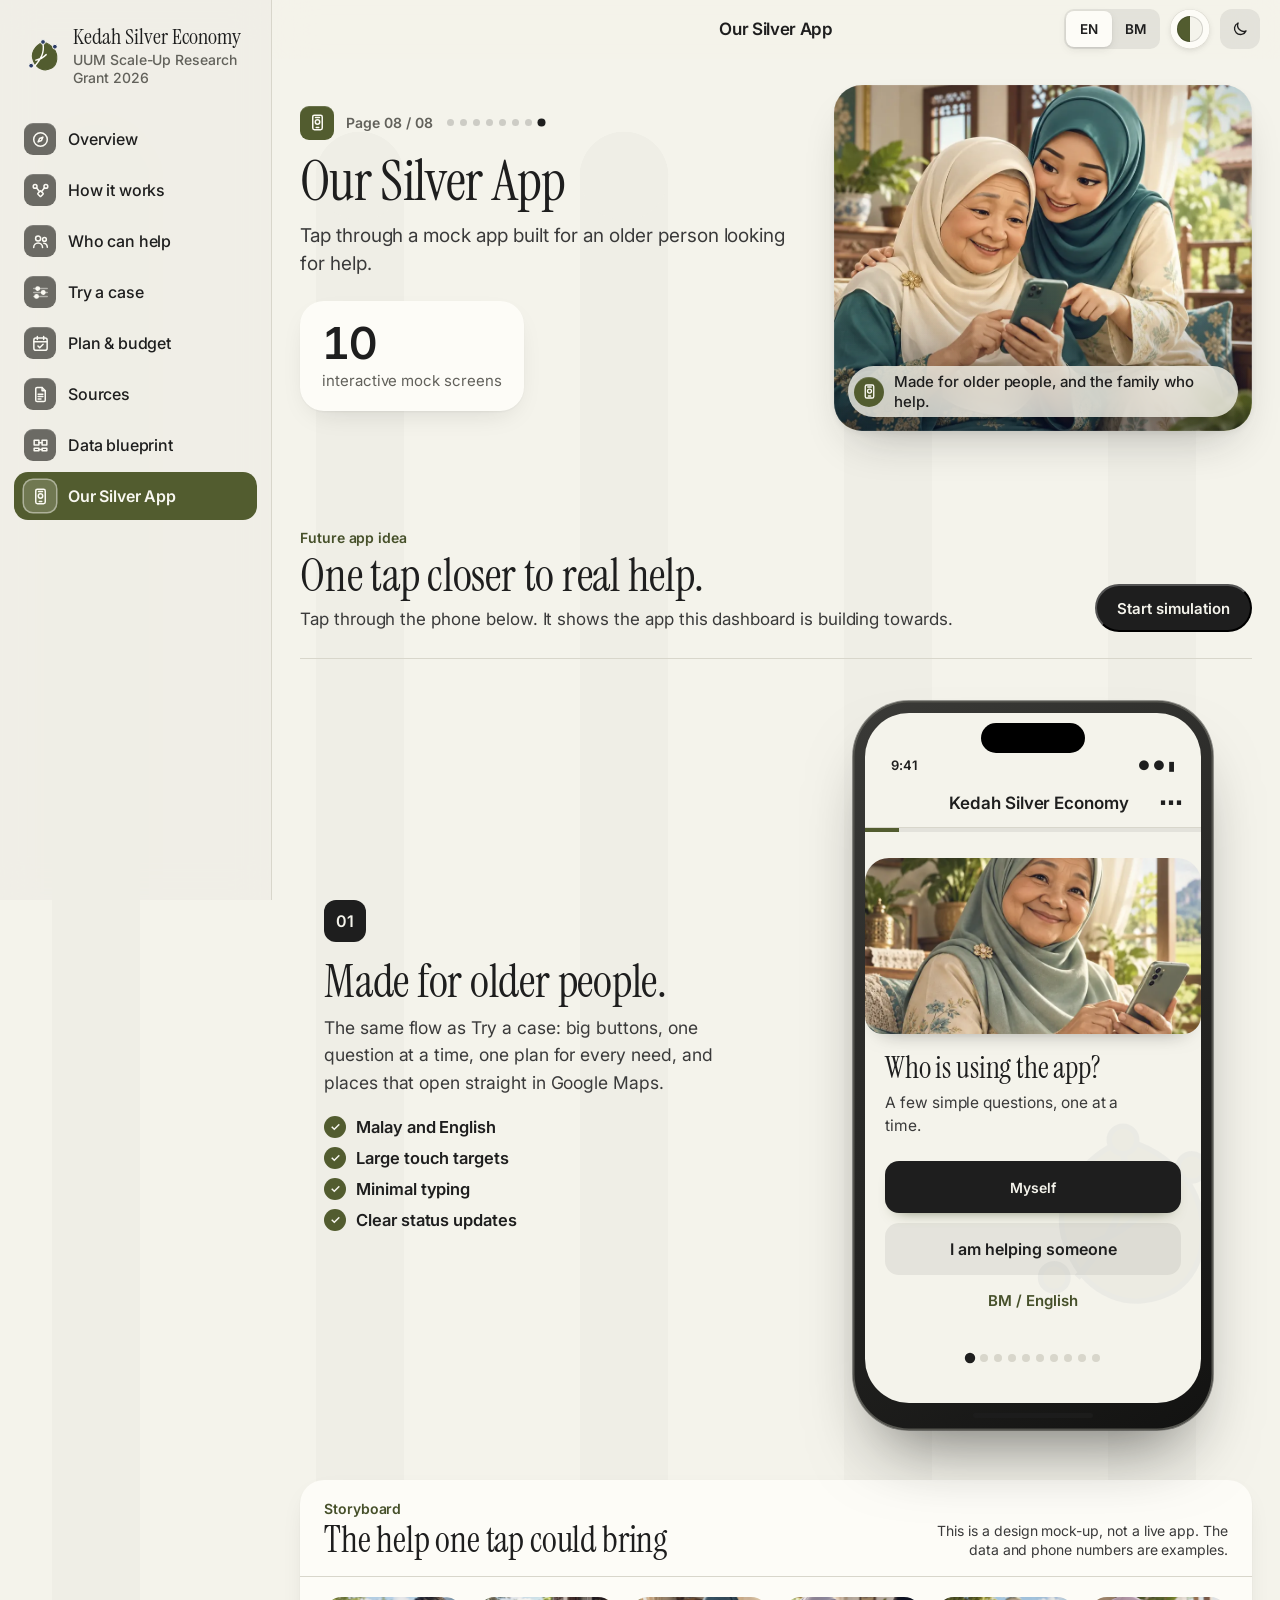
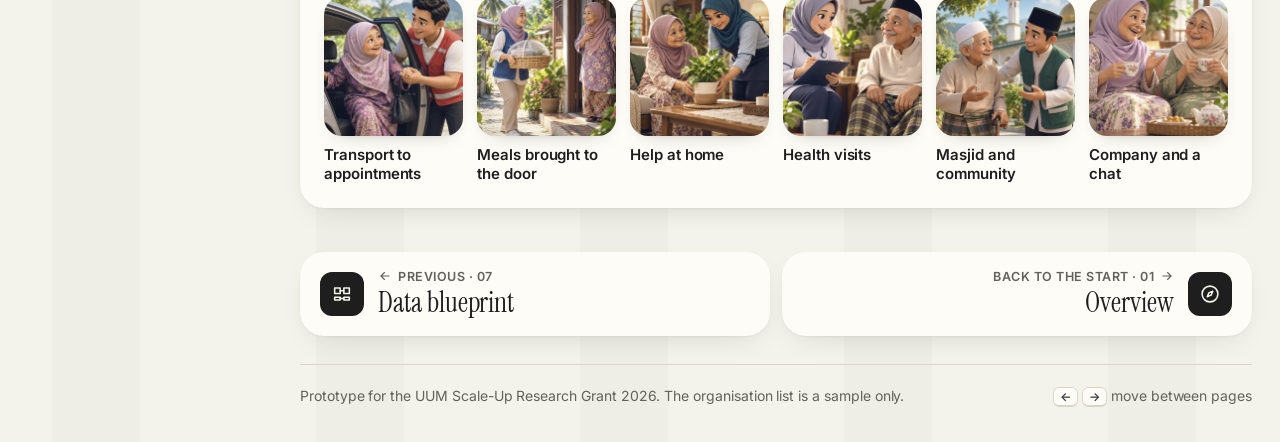
==== commit 28728310: "Raise small text to 12px or more; README note on the copyright copy Co-Authored-By: Claude Sonnet 5." ====
--- a/app.html
+++ b/app.html
@@ -8,9 +8,9 @@
 <script>try{var lk=localStorage.getItem('kse-look')||localStorage.getItem('kse-tc-theme');if(lk&&lk!=='padi')document.documentElement.setAttribute('data-look',lk)}catch(e){}try{var t=localStorage.getItem('kse-theme');if(t==='dark'||t==='light')document.documentElement.setAttribute('data-theme',t)}catch(e){}(function(){var P=['index','ecosystem','network','scenario','roadmap','evidence','data','app'],f=(location.pathname.split('/').pop()||'index.html').replace(/\.html$/,''),i=P.indexOf(f),d=document.documentElement;if(i<0)i=0;function go(){try{var p=parseInt(sessionStorage.getItem('kse-idx'),10);d.setAttribute('data-dir',!isNaN(p)&&i<p?'back':'forward');sessionStorage.setItem('kse-idx',i)}catch(e){}}if(document.prerendering)document.addEventListener('prerenderingchange',go,{once:true});else go()})()</script>
 <link rel="preconnect" href="https://fonts.googleapis.com"><link rel="preconnect" href="https://fonts.gstatic.com" crossorigin>
 <link rel="stylesheet" href="https://fonts.googleapis.com/css2?family=Instrument+Serif:ital@0;1&family=Inter:opsz,wght@14..32,400..700&display=swap">
-<link rel="stylesheet" href="assets/css/kse.css?v=20261004b"><link rel="stylesheet" href="assets/css/kse-ios.css?v=20261004b"><link rel="stylesheet" href="assets/css/kse-themes.css?v=20261004b"><script src="assets/js/kse-data.js?v=20261004b"></script>
+<link rel="stylesheet" href="assets/css/kse.css?v=20261005a"><link rel="stylesheet" href="assets/css/kse-ios.css?v=20261005a"><link rel="stylesheet" href="assets/css/kse-themes.css?v=20261004c"><script src="assets/js/kse-data.js?v=20261004e"></script>
 </head>
-<body data-page="app"><script src="assets/js/kse-shell.js?v=20261004b"></script>
+<body data-page="app"><script src="assets/js/kse-shell.js?v=20261004c"></script>
 <main id="main">
   <section class="band pagehead"><div class="wrap pagehead-grid">
     <div><p class="step" data-step></p><h1 data-i18n="appTitle">Our Silver App</h1><p class="lede" data-i18n="appLede">Tap through a mock app built for an older person looking for help.</p></div>
@@ -44,6 +44,6 @@
     <figure class="journey-poster app-poster help-strip"><div class="journey-poster-head"><div><p class="label label-paddy" data-i18n="appStoryboardLabel">Storyboard</p><h2 data-i18n="appHelpTitle">The help one tap could bring</h2></div><span data-i18n="appMockNote">This is a design mock-up, not a live app. The data and phone numbers are examples.</span></div><ul class="help-scenes"><li><img src="assets/img/help-transport.webp" width="560" height="560" loading="lazy" alt="A volunteer helps an older woman out of a car"><span data-i18n="helpTransport">Transport to appointments</span></li><li><img src="assets/img/help-meals.webp" width="560" height="560" loading="lazy" alt="A volunteer brings a meal to an older woman at her door"><span data-i18n="helpMeals">Meals brought to the door</span></li><li><img src="assets/img/help-home.webp" width="560" height="560" loading="lazy" alt="A carer helps an older woman with a plant at home"><span data-i18n="helpHome">Help at home</span></li><li><img src="assets/img/help-health.webp" width="560" height="560" loading="lazy" alt="A nurse visits an older man at home with a clipboard"><span data-i18n="helpHealth">Health visits</span></li><li><img src="assets/img/help-masjid.webp" width="560" height="560" loading="lazy" alt="A young man walks with an older man outside a masjid"><span data-i18n="helpMasjid">Masjid and community</span></li><li><img src="assets/img/help-company.webp" width="560" height="560" loading="lazy" alt="Two older women share tea and a chat"><span data-i18n="helpCompany">Company and a chat</span></li></ul></figure>
   </section></div>
 </main>
-<script src="assets/vendor/lottie_light.min.js"></script><script src="assets/js/kse-lottie.js?v=20261004b"></script><script src="assets/js/kse-viz.js?v=20261004b"></script><script src="assets/js/kse-pages.js?v=20261004b"></script>
+<script src="assets/vendor/lottie_light.min.js"></script><script src="assets/js/kse-lottie.js?v=20261004c"></script><script src="assets/js/kse-viz.js?v=20261004e"></script><script src="assets/js/kse-pages.js?v=20261004e"></script>
 </body></html>
 
--- a/assets/css/kse.css
+++ b/assets/css/kse.css
@@ -145,7 +145,7 @@
 .brand-mark .vein{fill:none;stroke:var(--gold);stroke-width:1.8;stroke-linecap:round;stroke-linejoin:round}
 .brand-mark .node{fill:var(--gold);stroke:var(--bg);stroke-width:1.2}
 .brand b{display:block;font:750 17px/1.05 var(--display);font-stretch:88%;letter-spacing:.005em}
-.brand small{display:block;font-size:11px;color:var(--muted);margin-top:2px}
+.brand small{display:block;font-size:14px;color:var(--muted);margin-top:2px}
 .tools{display:flex;align-items:center;gap:8px;flex:none}
 .lang{display:flex;gap:2px;padding:3px;border:1px solid var(--line);border-radius:999px;background:var(--surface)}
 .lang-btn{appearance:none;border:0;background:none;padding:5px 11px;border-radius:999px;font:700 11.5px var(--sans);letter-spacing:.06em;color:var(--muted);cursor:pointer;transition:background-color .15s var(--ease),color .15s var(--ease)}
--- a/assets/css/kse-ios.css
+++ b/assets/css/kse-ios.css
@@ -167,7 +167,7 @@
 .brand-mark .vein{stroke:var(--surface)}
 .brand-mark .node{fill:var(--gold);stroke:var(--surface)}
 .brand b{font:400 22px/1 var(--display);font-stretch:normal;letter-spacing:0}
-.brand small{font:500 11.5px/1.3 var(--ui);color:var(--muted);margin-top:3px}
+.brand small{font:500 14px/1.3 var(--ui);color:var(--muted);margin-top:3px}
 .sidebar .brand{padding:4px 10px 10px;flex:none}
 .side-list{display:grid;gap:3px}
 .srow{display:flex;align-items:center;gap:12px;min-height:48px;padding:8px 10px;border-radius:14px;color:var(--ink);text-decoration:none;font:500 16px/1.25 var(--ui);letter-spacing:-.01em;transition:background-color .2s var(--ease),color .2s var(--ease)}
@@ -211,7 +211,7 @@
 
 /* iOS tab bar: four pages and More */
 .ios-tabbar{position:fixed;left:0;right:0;bottom:0;z-index:30;display:grid;grid-template-columns:repeat(5,1fr);padding:6px 6px calc(6px + env(safe-area-inset-bottom,0px));background:var(--bar);-webkit-backdrop-filter:saturate(1.6) blur(20px);backdrop-filter:saturate(1.6) blur(20px);border-top:.5px solid var(--line)}
-.tbtn{appearance:none;border:0;background:none;display:grid;justify-items:center;align-content:start;gap:4px;min-height:58px;padding:4px 2px;border-radius:12px;color:var(--muted);font:600 11.5px/1.15 var(--ui);letter-spacing:0;text-align:center;text-decoration:none;cursor:pointer;transition:color .2s var(--ease),transform .15s var(--ease)}
+.tbtn{appearance:none;border:0;background:none;display:grid;justify-items:center;align-content:start;gap:4px;min-height:58px;padding:4px 2px;border-radius:12px;color:var(--muted);font:600 12.5px/1.15 var(--ui);letter-spacing:0;text-align:center;text-decoration:none;cursor:pointer;transition:color .2s var(--ease),transform .15s var(--ease)}
 .tbtn svg{width:26px;height:26px;fill:none;stroke:currentColor;stroke-width:1.8;stroke-linecap:round;stroke-linejoin:round}
 .tbtn span{max-width:100%;display:-webkit-box;-webkit-box-orient:vertical;-webkit-line-clamp:2;overflow:hidden;overflow-wrap:anywhere;hyphens:auto}
 .tbtn[aria-current="page"]{color:var(--paddy-ink)}
@@ -306,7 +306,7 @@
 .cons svg{max-width:760px}
 .cons .ring{fill:color-mix(in srgb,var(--paddy) 3.5%,transparent);stroke:var(--line)}
 .cons .divider{stroke:var(--line-2)}
-.cons .ring-label{fill:var(--muted);font:600 10.5px var(--ui);letter-spacing:.08em;stroke:var(--surface)}
+.cons .ring-label{fill:var(--muted);font:600 12px var(--ui);letter-spacing:.08em;stroke:var(--surface)}
 .cons .node.candidate .dot{fill:color-mix(in srgb,var(--c) 32%,var(--surface))}
 .cons .node.demo .dot{fill:var(--surface)}
 .cons .node:focus-visible .hit{stroke:var(--paddy)}
@@ -489,7 +489,7 @@
 .schema-head span{font-size:13px}
 .fields li{font-size:15px;border-bottom-color:var(--line-2)}
 .fields li::before{border-radius:50%;transform:none;background:var(--paddy)}
-.fields li.key::after{color:var(--paddy-ink);font:600 11.5px var(--ui)}
+.fields li.key::after{color:var(--paddy-ink);font:600 12.5px var(--ui)}
 
 /* ---------- Forms: iOS pull-down buttons, search field, segmented filters ---------- */
 .field>label,.field>.field-label{font:600 12.5px/1.2 var(--ui);letter-spacing:.06em;color:var(--muted)}
@@ -616,7 +616,7 @@
 .path li+li::before{background:var(--line)}
 .path .n{border:0;background:color-mix(in srgb,var(--ink) 8%,transparent);font:600 13px var(--ui);color:var(--ink)}
 .path li.is-priority .n{background:var(--ink);color:var(--bg)}
-.path em{color:var(--paddy-ink);font:600 11.5px var(--ui);letter-spacing:.06em}
+.path em{color:var(--paddy-ink);font:600 12.5px var(--ui);letter-spacing:.06em}
 .nodes li{font-size:16px;border-bottom:.5px solid var(--line)}
 .node-meta{font-size:13.5px}.node-meta small,.node-aid{font-size:12.5px}
 .nodes a:hover{color:var(--paddy-ink)}
@@ -718,8 +718,8 @@
 .mock-progress{background:color-mix(in srgb,var(--ink) 8%,transparent);height:4px}
 .mock-progress i{background:var(--paddy)}
 .mock-illustration{border-radius:24px;background:var(--paddy-soft);color:var(--paddy-ink)}
-.mock-home-badge{border:0;background:var(--surface);color:var(--paddy-ink);font:600 10.5px var(--ui);box-shadow:var(--shadow)}
-.mock-kicker{font:600 11.5px var(--ui);letter-spacing:.06em;color:var(--paddy-ink)}
+.mock-home-badge{border:0;background:var(--surface);color:var(--paddy-ink);font:600 12px var(--ui);box-shadow:var(--shadow)}
+.mock-kicker{font:600 12.5px var(--ui);letter-spacing:.06em;color:var(--paddy-ink)}
 .mock-screen h3{font:400 30px/1.04 var(--display);letter-spacing:-.005em}
 .mock-screen>p:not(.mock-kicker){font-size:15.5px}
 .mock-primary,.mock-call{min-height:52px;border-radius:14px;background:var(--ink);color:var(--bg);font:600 16px var(--ui)}
@@ -1059,7 +1059,7 @@
 .mock-choices.mock-grid button{flex-direction:column;align-items:flex-start;justify-content:center;gap:6px;min-height:64px;padding:10px 12px}
 .mock-choices.mock-grid button::before{position:absolute;top:10px;right:10px}
 .mock-choices button{position:relative}
-.mock-sug{margin-left:auto;padding:2px 8px;border-radius:999px;background:var(--warn-soft);font:600 11.5px var(--ui);font-style:normal;color:var(--warn-ink)}
+.mock-sug{margin-left:auto;padding:2px 8px;border-radius:999px;background:var(--warn-soft);font:600 12.5px var(--ui);font-style:normal;color:var(--warn-ink)}
 .mock-need{display:grid;gap:6px;margin:6px 0 10px}
 .mock-need b{font:600 15px var(--ui);color:var(--ink)}
 .mock-choices.mock-pills{display:flex;flex-wrap:wrap;gap:6px}
@@ -1089,3 +1089,51 @@
 .mock-route small{font-size:12.5px;color:var(--muted)}
 .mock-actions{display:grid;gap:8px;margin:6px 0 12px}
 .mock-actions button{display:flex;align-items:center;gap:10px;min-height:50px;padding:0 14px;border:0;border-radius:14px;background:var(--surface-2);font:600 15px var(--ui);color:var(--ink);text-align:left}
+
+/* ---------- Need picker above the map: tap a need, the helpers light up ---------- */
+.need-bar{position:relative;display:grid;gap:10px;justify-items:center}
+.need-q{margin:0;font:600 15px/1.3 var(--ui);color:var(--muted)}
+.need-chips{display:flex;flex-wrap:wrap;justify-content:center;gap:8px;max-width:820px}
+.need-chip{display:inline-flex;align-items:center;gap:7px;min-height:44px;padding:0 14px 0 12px;border:0;border-radius:999px;background:var(--surface);box-shadow:inset 0 0 0 .5px var(--line),0 1px 2px rgba(30,30,30,.05);font:600 15px/1 var(--ui);color:var(--ink);cursor:pointer;transition:background .2s var(--ease),color .2s var(--ease),transform .15s var(--ease),box-shadow .2s var(--ease)}
+.need-chip svg{width:19px;height:19px;flex:none;fill:none;stroke:currentColor;stroke-width:1.8;stroke-linecap:round;stroke-linejoin:round}
+.need-chip:hover{box-shadow:inset 0 0 0 1px var(--muted)}
+.need-chip:active{transform:scale(.96)}
+.need-chip:focus-visible{outline:2px solid var(--paddy);outline-offset:2px}
+.need-chip[aria-pressed="true"]{background:var(--paddy);color:var(--on-paddy);box-shadow:0 2px 10px color-mix(in srgb,var(--paddy) 35%,transparent)}
+.need-n{min-width:22px;padding:2px 6px;border-radius:999px;background:color-mix(in srgb,var(--ink) 8%,transparent);font:700 12px/1.3 var(--ui);text-align:center}
+.need-chip[aria-pressed="true"] .need-n{background:color-mix(in srgb,var(--on-paddy) 22%,transparent)}
+@media (max-width:720px){
+  .need-chips{flex-wrap:nowrap;justify-content:flex-start;max-width:100%;overflow-x:auto;scrollbar-width:none;padding:2px 2px 6px;scroll-snap-type:x proximity}
+  .need-chips::-webkit-scrollbar{display:none}
+  .need-chip{flex:none;scroll-snap-align:start}
+}
+/* the map while a need is chosen */
+.cons .node,.cons .link,.cons text[data-type]{transition:opacity .35s var(--ease)}
+.cons svg.is-filtering .node:not(.match),.cons svg.is-filtering .link{opacity:.14}
+.cons svg.is-filtering .node.match .dot{transform:scale(1.3)}
+.cons svg.is-filtering .node.match .hit{fill:color-mix(in srgb,var(--c) 18%,transparent)}
+.cons .node.hot .dot{transform:scale(1.6)}
+.cons text[data-type].dim{opacity:.3}
+.cons .need-links line{stroke-width:2.2;stroke-linecap:round;opacity:.85}
+.cons .need-links.draw line{stroke-dasharray:1 1;stroke-dashoffset:1;animation:need-draw .55s var(--ease) forwards;animation-delay:var(--d,0ms)}
+@keyframes need-draw{to{stroke-dashoffset:0}}
+@media (prefers-reduced-motion:reduce){.cons .need-links.draw line{animation:none;stroke-dashoffset:0}}
+/* who can help, under the map */
+.need-out{position:relative;width:100%;max-width:680px;margin-inline:auto;display:grid;gap:10px;animation:need-in .35s var(--ease)}
+.need-out[hidden]{display:none}
+@keyframes need-in{from{opacity:0;transform:translateY(6px)}}
+.need-sum{margin:0;display:flex;flex-wrap:wrap;align-items:baseline;justify-content:center;gap:4px 12px;text-align:center}
+.need-sum b{font:600 19px/1.3 var(--ui);color:var(--ink)}
+.need-sum span{font-size:14.5px;color:var(--muted)}
+.need-list{list-style:none;margin:0;padding:6px;border-radius:18px;background:var(--surface);box-shadow:inset 0 0 0 .5px var(--line),var(--shadow)}
+.need-list a{display:grid;grid-template-columns:auto 1fr auto;align-items:center;gap:12px;min-height:56px;padding:9px 12px;border-radius:12px;color:var(--ink);text-decoration:none;transition:background .2s var(--ease)}
+.need-list li+li a{box-shadow:0 -.5px 0 var(--line-2)}
+.need-list a:hover,.need-list a:focus-visible{background:color-mix(in srgb,var(--ink) 5%,transparent);outline:none}
+.need-list i{width:12px;height:12px;border-radius:50%;background:var(--c)}
+.need-list .nl-txt{display:grid;gap:2px;min-width:0}
+.need-list b{font:600 15.5px/1.3 var(--ui)}
+.need-list small{font-size:13px;line-height:1.35;color:var(--muted)}
+.need-cta{justify-self:center;display:inline-flex;align-items:center;gap:6px;min-height:44px;padding:0 18px;border-radius:999px;background:var(--paddy);color:var(--on-paddy);font:600 15px var(--ui);text-decoration:none;transition:transform .15s var(--ease)}
+.need-cta:hover{color:var(--on-paddy);transform:translateY(-1px)}
+.need-cta:active{transform:scale(.97)}
+@media (max-width:520px){.need-list a{grid-template-columns:auto 1fr}.need-list .pill{grid-column:2;justify-self:start}}
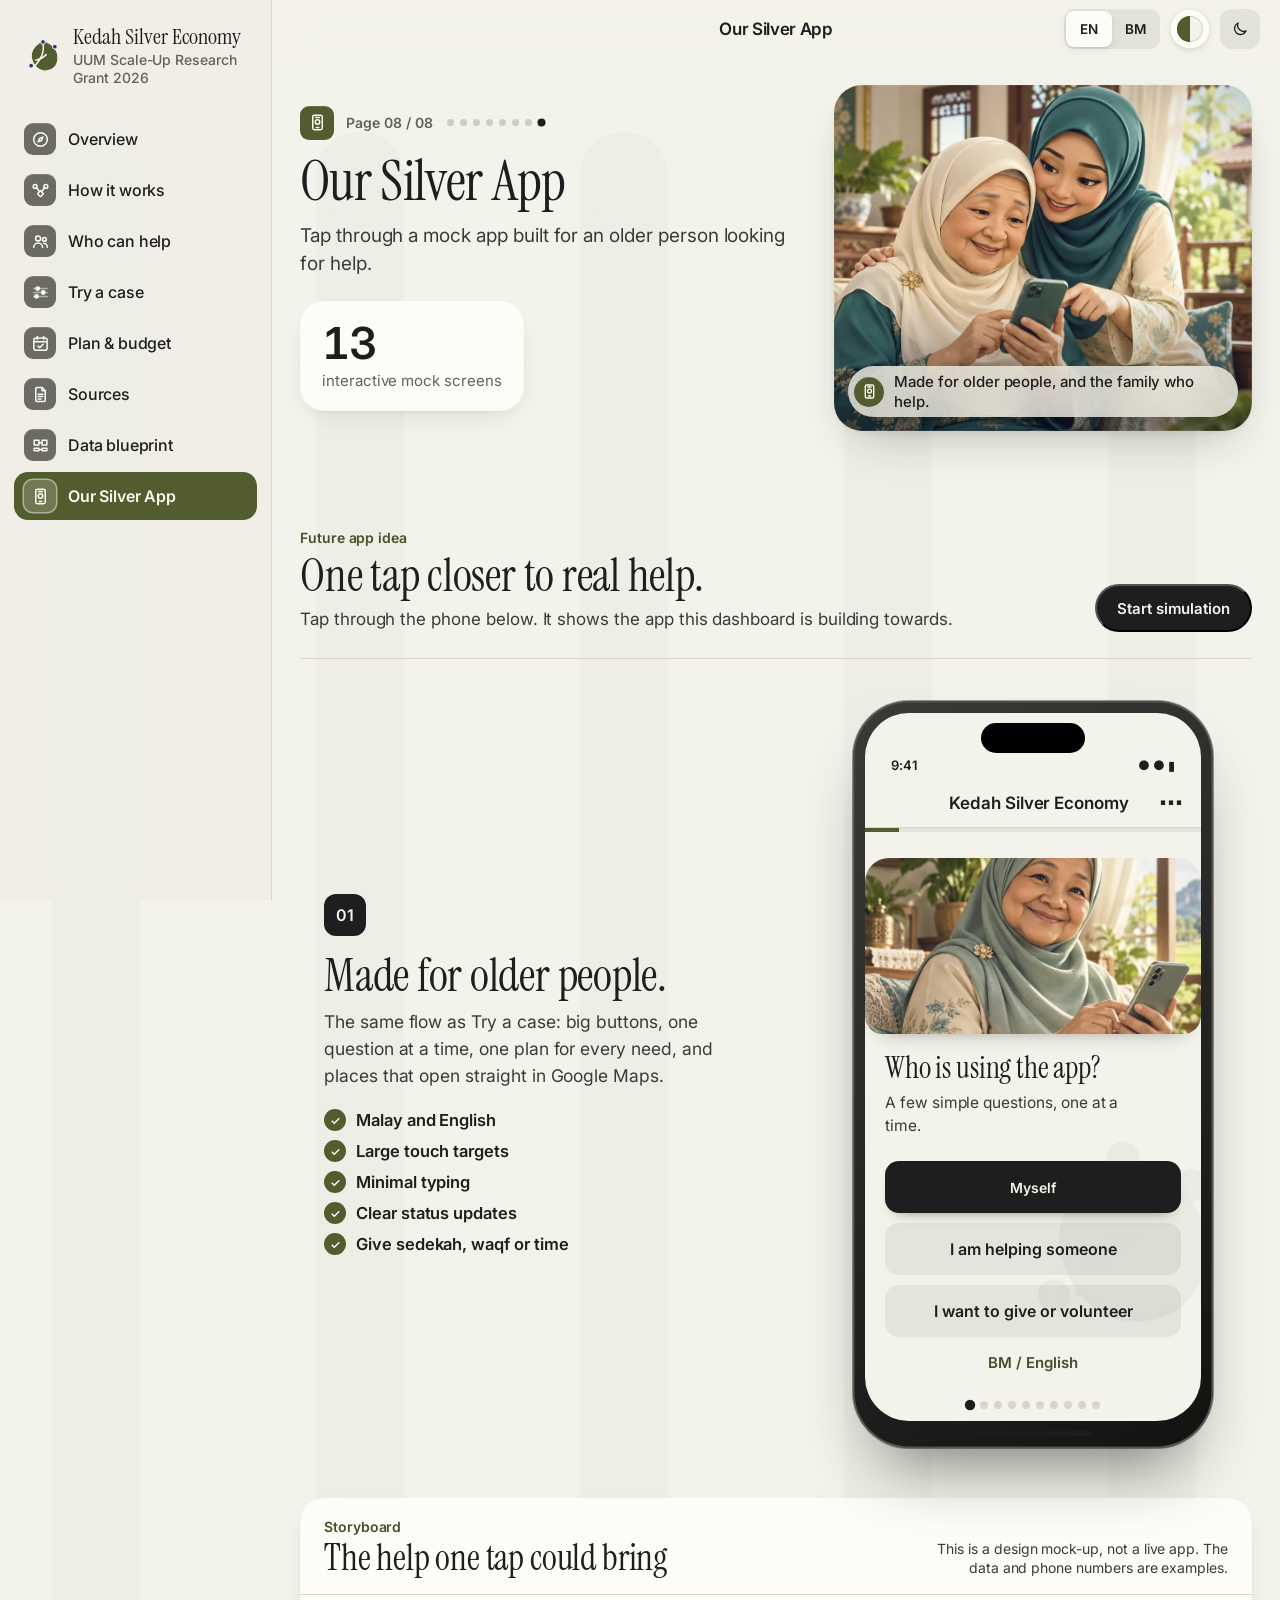
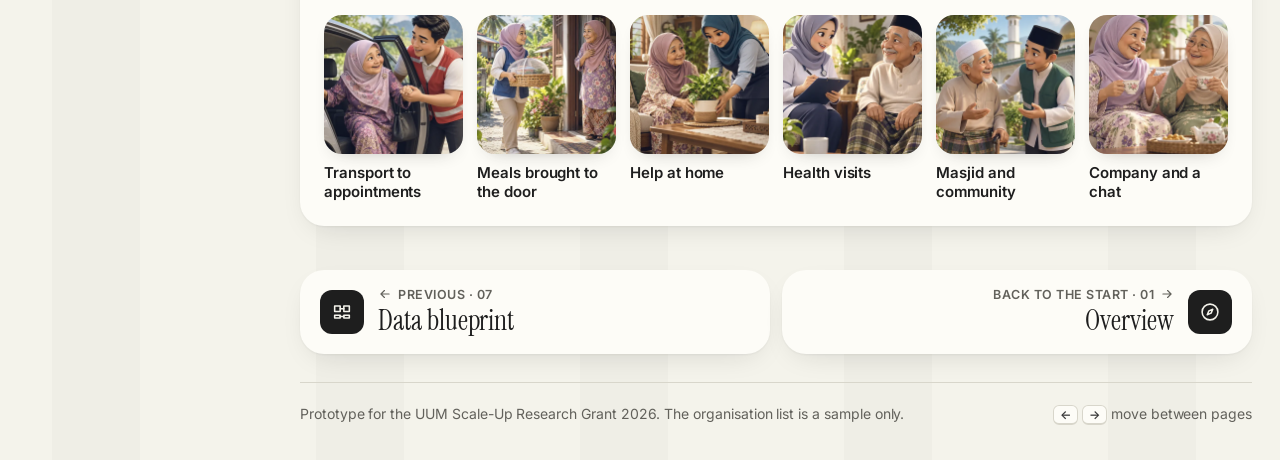
==== commit 6f8515a9: "Giving: real Kedah volunteer places and a Silver App giving branch Volunteers now go to the JKM volu" ====
--- a/app.html
+++ b/app.html
@@ -8,25 +8,25 @@
 <script>try{var lk=localStorage.getItem('kse-look')||localStorage.getItem('kse-tc-theme');if(lk&&lk!=='padi')document.documentElement.setAttribute('data-look',lk)}catch(e){}try{var t=localStorage.getItem('kse-theme');if(t==='dark'||t==='light')document.documentElement.setAttribute('data-theme',t)}catch(e){}(function(){var P=['index','ecosystem','network','scenario','roadmap','evidence','data','app'],f=(location.pathname.split('/').pop()||'index.html').replace(/\.html$/,''),i=P.indexOf(f),d=document.documentElement;if(i<0)i=0;function go(){try{var p=parseInt(sessionStorage.getItem('kse-idx'),10);d.setAttribute('data-dir',!isNaN(p)&&i<p?'back':'forward');sessionStorage.setItem('kse-idx',i)}catch(e){}}if(document.prerendering)document.addEventListener('prerenderingchange',go,{once:true});else go()})()</script>
 <link rel="preconnect" href="https://fonts.googleapis.com"><link rel="preconnect" href="https://fonts.gstatic.com" crossorigin>
 <link rel="stylesheet" href="https://fonts.googleapis.com/css2?family=Instrument+Serif:ital@0;1&family=Inter:opsz,wght@14..32,400..700&display=swap">
-<link rel="stylesheet" href="assets/css/kse.css?v=20261005a"><link rel="stylesheet" href="assets/css/kse-ios.css?v=20261005a"><link rel="stylesheet" href="assets/css/kse-themes.css?v=20261004c"><script src="assets/js/kse-data.js?v=20261004e"></script>
+<link rel="stylesheet" href="assets/css/kse.css?v=20261005a"><link rel="stylesheet" href="assets/css/kse-ios.css?v=20261007a"><link rel="stylesheet" href="assets/css/kse-themes.css?v=20261004c"><script src="assets/js/kse-data.js?v=20261007a"></script>
 </head>
 <body data-page="app"><script src="assets/js/kse-shell.js?v=20261004c"></script>
 <main id="main">
   <section class="band pagehead"><div class="wrap pagehead-grid">
     <div><p class="step" data-step></p><h1 data-i18n="appTitle">Our Silver App</h1><p class="lede" data-i18n="appLede">Tap through a mock app built for an older person looking for help.</p></div>
-    <div class="headstat"><b data-count="10">10</b><span data-i18n="appStat">interactive mock screens</span></div>
+    <div class="headstat"><b data-count="13">13</b><span data-i18n="appStat">interactive mock screens</span></div>
   </div></section>
   <div class="wrap"><section class="section app-section">
     <div class="app-intro"><div><p class="label label-paddy" data-i18n="appBadge">Future app idea</p><h2 data-i18n="appIntroTitle">One tap closer to real help.</h2><p data-i18n="appIntroBody">Tap through the phone below. It shows the app this dashboard is building towards.</p></div><button class="button button-gold" type="button" id="appLaunch" data-i18n="appLaunch">Start simulation</button></div>
     <div class="app-lab">
-      <div class="app-story"><span class="app-story-no">01</span><h2 data-i18n="appStoryTitle">Made for older people.</h2><p data-i18n="appStoryBody">The same flow as Try a case: big buttons, one question at a time, one plan for every need, and places that open straight in Google Maps.</p><ul><li data-i18n="appStoryPoint1">Malay and English</li><li data-i18n="appStoryPoint2">Large touch targets</li><li data-i18n="appStoryPoint3">Minimal typing</li><li data-i18n="appStoryPoint4">Clear status updates</li></ul></div>
+      <div class="app-story"><span class="app-story-no">01</span><h2 data-i18n="appStoryTitle">Made for older people.</h2><p data-i18n="appStoryBody">The same flow as Try a case: big buttons, one question at a time, one plan for every need, and places that open straight in Google Maps.</p><ul><li data-i18n="appStoryPoint1">Malay and English</li><li data-i18n="appStoryPoint2">Large touch targets</li><li data-i18n="appStoryPoint3">Minimal typing</li><li data-i18n="appStoryPoint4">Clear status updates</li><li data-i18n="appStoryPoint5">Give sedekah, waqf or time</li></ul></div>
       <div class="phone-mock" aria-label="Interactive mock Silver Economy app">
         <div class="phone-hardware"><span class="phone-speaker"></span></div><div class="phone-screen"><div class="mock-watermark" aria-hidden="true"><svg viewBox="0 0 48 48"><path d="M24 5C13 10 8 20 12 29c4 10 14 14 23 9 8-5 8-17 3-24C34 9 29 6 24 5Z"/><path d="M14 35c7-8 12-16 10-28M15 28c5-1 9-3 13-7"/><circle cx="9" cy="35" r="3"/><circle cx="39" cy="11" r="3"/><circle cx="24" cy="5" r="3"/></svg></div>
           <div class="mock-status"><span>9:41</span><span>● ● ▮</span></div>
           <div class="mock-appbar"><button class="mock-back" id="appScreenBack" aria-label="Go back" type="button">‹</button><span>Kedah Silver Economy</span><span class="mock-menu" aria-hidden="true">⋯</span></div>
           <div class="mock-progress"><i id="appProgress"></i></div>
           <div class="mock-screens" id="appScreens" aria-live="polite">
-            <section class="mock-screen mock-home is-active" data-screen="0"><div class="mock-home-badge" data-i18n="appWelcomePill">WELCOME</div><img class="mock-welcome-art" src="assets/img/app-welcome.webp" alt="A smiling older woman using a phone at home"><h3 data-i18n="appWho">Who is using the app?</h3><p data-i18n="appWhoBody">A few simple questions, one at a time.</p><button class="mock-primary" data-app-next type="button" data-i18n="appMyself">Myself</button><button class="mock-secondary" data-app-next type="button" data-i18n="appWelcomeFamily">I am helping someone</button><button class="mock-text" data-app-lang type="button">BM / English</button></section>
+            <section class="mock-screen mock-home is-active" data-screen="0"><div class="mock-home-badge" data-i18n="appWelcomePill">WELCOME</div><img class="mock-welcome-art" src="assets/img/app-welcome.webp" alt="A smiling older woman using a phone at home"><h3 data-i18n="appWho">Who is using the app?</h3><p data-i18n="appWhoBody">A few simple questions, one at a time.</p><button class="mock-primary" data-app-next type="button" data-i18n="appMyself">Myself</button><button class="mock-secondary" data-app-next type="button" data-i18n="appWelcomeFamily">I am helping someone</button><button class="mock-secondary mock-give" data-app-go="10" type="button" data-i18n="appWelcomeGive">I want to give or volunteer</button><button class="mock-text" data-app-lang type="button">BM / English</button></section>
             <section class="mock-screen" data-screen="1"><p class="mock-kicker">2 / 10 · <span data-i18n="appKAbout">About</span></p><h3 data-i18n="appHowOld">How old are they?</h3><div class="mock-choices mock-grid"><button type="button" aria-pressed="false">70–74</button><button class="is-selected" type="button" aria-pressed="true">75–79</button><button type="button" aria-pressed="false">80–84</button><button type="button" aria-pressed="false">85+</button></div><label><span data-i18n="appWhere">District</span><select><option>Kota Setar</option><option>Kubang Pasu</option><option>Baling</option><option>Langkawi</option></select></label><button class="mock-primary" data-app-next type="button" data-i18n="appNext">Next</button></section>
             <section class="mock-screen" data-screen="2"><p class="mock-kicker">3 / 10 · <span data-i18n="appKDaily">Daily life</span></p><h3 data-i18n="appHard">What is hard now?</h3><p data-i18n="appHardBody">Choose all that apply.</p><div class="mock-choices mock-grid" data-multi><button class="is-selected" type="button" aria-pressed="true"><svg class="mock-ic" viewBox="0 0 24 24" aria-hidden="true"><circle cx="13" cy="4.5" r="1.7"/><path d="M12.5 8l-2 5 3 2.5V21M10.5 13L8 21M12.5 8l3 3.5 2.5.5M12.5 8L9 9.5 7.5 13"/></svg><span data-i18n="appDWalk">Walking</span></button><button class="is-selected" type="button" aria-pressed="true"><svg class="mock-ic" viewBox="0 0 24 24" aria-hidden="true"><path d="M3 18V9M3 15h11v3M14 15h5a2 2 0 0 1 2 2v1"/><circle cx="7" cy="12" r="1.6"/><path d="M15 5.5h5M18 3.5l2 2-2 2"/></svg><span data-i18n="appDBed">Getting out of bed</span></button><button type="button" aria-pressed="false"><svg class="mock-ic" viewBox="0 0 24 24" aria-hidden="true"><path d="M4 12h16v2a5 5 0 0 1-5 5H9a5 5 0 0 1-5-5zM6 12V6a2 2 0 0 1 3.7-1M7 19l-1 2M17 19l1 2"/></svg><span data-i18n="appDBath">Bathing</span></button><button class="is-selected" type="button" aria-pressed="true"><svg class="mock-ic" viewBox="0 0 24 24" aria-hidden="true"><path d="M7 3h6v7H7zM5 10h12a6 6 0 0 1-6 6H9l1 5H6l1-5"/></svg><span data-i18n="appDToilet">Using the toilet</span></button></div><button class="mock-primary" data-app-next type="button" data-i18n="appNext">Next</button></section>
             <section class="mock-screen" data-screen="3"><p class="mock-kicker">4 / 10 · <span data-i18n="appKHelp">Help needed</span></p><h3 data-i18n="appWhich">Which ones are needed?</h3><p data-i18n="appWhichBody">Suggested from the answers. Pick any.</p><div class="mock-choices" data-multi><button class="is-selected" type="button" aria-pressed="true"><span data-i18n="appIBed">Hospital bed</span><em class="mock-sug"><span data-i18n="appSuggested">Suggested</span></em></button><button class="is-selected" type="button" aria-pressed="true"><span data-i18n="appIChair">Wheelchair</span><em class="mock-sug"><span data-i18n="appSuggested">Suggested</span></em></button><button class="is-selected" type="button" aria-pressed="true"><span data-i18n="appIDiapers">Adult diapers</span><em class="mock-sug"><span data-i18n="appSuggested">Suggested</span></em></button><button type="button" aria-pressed="false"><span data-i18n="appINurse">Home nursing</span><em class="mock-sug"><span data-i18n="appSuggested">Suggested</span></em></button></div><button class="mock-primary" data-app-next type="button" data-i18n="appNext">Next</button></section>
@@ -35,7 +35,7 @@
             <section class="mock-screen" data-screen="6"><p class="mock-kicker">7 / 10 · <span data-i18n="appKContact">Contact</span></p><div class="mock-contact"><img src="assets/img/help-masjid.webp" alt="" width="560" height="560"><b>Masjid Al-Bukhary Kedah</b><small><svg class="mock-ic" viewBox="0 0 24 24" aria-hidden="true"><path d="M12 21s-6-5.6-6-10.5a6 6 0 0 1 12 0C18 15.4 12 21 12 21z"/><circle cx="12" cy="10.5" r="2.2"/></svg>Kota Setar, Kedah</small><p class="mock-covers"><span><span data-i18n="appIBed">Hospital bed</span></span><span><span data-i18n="appIChair">Wheelchair</span></span><span><span data-i18n="appIDiapers">Adult diapers</span></span></p></div><a class="mock-primary mock-link" href="https://www.google.com/maps/dir/?api=1&destination=Masjid+Al-Bukhary+Kedah%2C+Kota+Setar%2C+Kedah" target="_blank" rel="noopener"><svg class="mock-ic" viewBox="0 0 24 24" aria-hidden="true"><path d="M3 16V8a1 1 0 0 1 1-1h10v9M14 10h4l3 3v3h-2"/><circle cx="7" cy="17" r="1.8"/><circle cx="17" cy="17" r="1.8"/><path d="M9 17h6"/></svg><span data-i18n="appDirections">Directions</span></a><a class="mock-secondary mock-link" href="https://www.google.com/maps/search/?api=1&query=Masjid+Al-Bukhary+Kedah%2C+Kota+Setar%2C+Kedah" target="_blank" rel="noopener"><svg class="mock-ic" viewBox="0 0 24 24" aria-hidden="true"><path d="M12 21s-6-5.6-6-10.5a6 6 0 0 1 12 0C18 15.4 12 21 12 21z"/><circle cx="12" cy="10.5" r="2.2"/></svg><span data-i18n="appOpenMaps">Open in Google Maps</span></a><p class="mock-phone-note"><svg class="mock-ic" viewBox="0 0 24 24" aria-hidden="true"><path d="M6.5 3.5h3l1.5 4-2 1.5a11 11 0 0 0 6 6l1.5-2 4 1.5v3a2 2 0 0 1-2 2A16 16 0 0 1 4.5 5.5a2 2 0 0 1 2-2z"/></svg><span data-i18n="appPhoneLater">Phone number added after the Phase 1 check</span></p><button class="mock-primary" data-app-next type="button" data-i18n="appNext">Next</button></section>
             <section class="mock-screen" data-screen="7"><p class="mock-kicker">8 / 10 · <span data-i18n="appKTrip">One trip</span></p><h3 data-i18n="appTripTitle">One trip to every place</h3><p data-i18n="appTripBody">One car ride can cover all the visits.</p><ol class="mock-route"><li><b>Masjid Al-Bukhary Kedah</b><small><span data-i18n="appR1">Bed, wheelchair, diapers</span></small></li><li><b>Kedah Home Nursing 01</b><small><span data-i18n="appR2">Home nursing</span></small></li><li><b>JKM Kedah</b><small><span data-i18n="appR3">Monthly living help</span></small></li></ol><a class="mock-primary mock-link" href="https://www.google.com/maps/dir/?api=1&destination=JKM+Kedah%2C+Kota+Setar%2C+Kedah&waypoints=Masjid+Al-Bukhary+Kedah%2C+Kota+Setar%2C+Kedah%7CKedah+Home+Nursing+01%2C+Kota+Setar%2C+Kedah" target="_blank" rel="noopener"><svg class="mock-ic" viewBox="0 0 24 24" aria-hidden="true"><path d="M3 16V8a1 1 0 0 1 1-1h10v9M14 10h4l3 3v3h-2"/><circle cx="7" cy="17" r="1.8"/><circle cx="17" cy="17" r="1.8"/><path d="M9 17h6"/></svg><span data-i18n="appStartTrip">Open the trip in Maps</span></a><button class="mock-secondary" data-app-next type="button" data-i18n="appStatusContinue">Continue</button></section>
             <section class="mock-screen" data-screen="8"><p class="mock-kicker">9 / 10 · <span data-i18n="appKShare">Family</span></p><h3 data-i18n="appShareFamily">Share with family</h3><p data-i18n="appShareBody">Everyone helping sees the same plan.</p><div class="mock-actions"><button type="button"><svg class="mock-ic" viewBox="0 0 24 24" aria-hidden="true"><path d="M4 19.5l1.3-3.8A8 8 0 1 1 8.5 19z"/><path d="M9 10.5h6M9 13.5h4"/></svg><span data-i18n="appWhatsApp">Send on WhatsApp</span></button><button type="button"><svg class="mock-ic" viewBox="0 0 24 24" aria-hidden="true"><path d="M4 9.5h3.5L12 5.5v13l-4.5-4H4zM15.5 9a4 4 0 0 1 0 6M18 6.5a7.5 7.5 0 0 1 0 11"/></svg><span data-i18n="appListen">Listen to the plan</span></button><button type="button"><svg class="mock-ic" viewBox="0 0 24 24" aria-hidden="true"><circle cx="12" cy="12" r="8.5"/><path d="M12 7.5V12l3 2"/></svg><span data-i18n="appRemind3">Remind me in 3 days</span></button></div><button class="mock-primary" data-app-next type="button" data-i18n="appStatusContinue">Continue</button></section>
-            <section class="mock-screen" data-screen="9"><p class="mock-kicker">10 / 10 · <span data-i18n="appKFollow">Follow-up</span></p><h3 data-i18n="appFollowTitle">Help on the way</h3><ol class="mock-timeline"><li class="done"><span data-i18n="appTBed">Hospital bed borrowed</span><small><span data-i18n="appToday">Today</span></small></li><li class="done"><span data-i18n="appTNurse">Nurse visit booked</span><small><span data-i18n="appThursday">Thursday</span></small></li><li><span data-i18n="appTFollow">Follow-up call</span><small><span data-i18n="appIn3">In 3 days</span></small></li></ol><div class="mock-illustration mock-done" id="appDone" aria-hidden="true"></div><button class="mock-primary" data-app-reset type="button" data-i18n="appReset">Start again</button></section>
+            <section class="mock-screen" data-screen="9"><p class="mock-kicker">10 / 10 · <span data-i18n="appKFollow">Follow-up</span></p><h3 data-i18n="appFollowTitle">Help on the way</h3><ol class="mock-timeline"><li class="done"><span data-i18n="appTBed">Hospital bed borrowed</span><small><span data-i18n="appToday">Today</span></small></li><li class="done"><span data-i18n="appTNurse">Nurse visit booked</span><small><span data-i18n="appThursday">Thursday</span></small></li><li><span data-i18n="appTFollow">Follow-up call</span><small><span data-i18n="appIn3">In 3 days</span></small></li></ol><div class="mock-illustration mock-done" id="appDone" aria-hidden="true"></div><button class="mock-primary" data-app-reset type="button" data-i18n="appReset">Start again</button></section><section class="mock-screen" data-screen="10" data-flow="give"><p class="mock-kicker">2 / 4 · <span data-i18n="appKGive">Give</span></p><h3 data-i18n="appGiveTitle">How would you like to give?</h3><p data-i18n="appGiveBody">Older people can give too. Choose any.</p><div class="mock-choices mock-grid" data-multi><button class="is-selected" type="button" aria-pressed="true"><span data-i18n="appGSedekah">Sedekah</span></button><button type="button" aria-pressed="false"><span data-i18n="appGWakaf">Cash waqf</span></button><button class="is-selected" type="button" aria-pressed="true"><span data-i18n="appGVolunteer">Volunteer</span></button><button type="button" aria-pressed="false"><span data-i18n="appGThings">Give things</span></button></div><button class="mock-primary" data-app-next type="button" data-i18n="appNext">Next</button></section><section class="mock-screen" data-screen="11" data-flow="give"><p class="mock-kicker">3 / 4 · <span data-i18n="appKTabung">My masjid</span></p><h3 data-i18n="appTabungTitle">Your masjid's tabung</h3><div class="mock-contact"><img src="assets/img/help-masjid.webp" alt="" width="560" height="560"><b>Masjid Al-Bukhary Kedah</b><small><svg class="mock-ic" viewBox="0 0 24 24" aria-hidden="true"><path d="M12 21s-6-5.6-6-10.5a6 6 0 0 1 12 0C18 15.4 12 21 12 21z"/><circle cx="12" cy="10.5" r="2.2"/></svg>Kota Setar, Kedah</small></div><p class="mock-small" data-i18n="appTabungBody">One link for your masjid. Give any time, even when you are away.</p><div class="mock-choices mock-pills"><button type="button" aria-pressed="false"><span data-i18n="appOnce">Once</span></button><button class="is-selected" type="button" aria-pressed="true"><span data-i18n="appFriday">Every Friday</span></button><button type="button" aria-pressed="false"><span data-i18n="appMonthly">Every month</span></button></div><div class="mock-choices mock-pills" data-multi><button class="is-selected" type="button" aria-pressed="true"><span data-i18n="appPrivate">Keep my sedekah private</span></button></div><button class="mock-primary" type="button"><svg class="mock-ic" viewBox="0 0 24 24" aria-hidden="true"><rect x="4" y="4" width="6" height="6" rx="1"/><rect x="14" y="4" width="6" height="6" rx="1"/><rect x="4" y="14" width="6" height="6" rx="1"/><path d="M14 14h2v2h-2zM18 18h2v2h-2zM14 18h2M18 14h2"/></svg><span data-i18n="appPayQR">Give with the masjid's DuitNow QR</span></button><button class="mock-secondary" type="button"><svg class="mock-ic" viewBox="0 0 24 24" aria-hidden="true"><path d="M4 19.5l1.3-3.8A8 8 0 1 1 8.5 19z"/><path d="M9 10.5h6M9 13.5h4"/></svg><span data-i18n="appShareMasjid">Share the masjid link with family</span></button><p class="mock-note" data-i18n="appNeverHold">The app never holds money. It opens the masjid's own DuitNow QR, or the LZNK or MAIK page. Waqf goes only through MAIK.</p><button class="mock-text" data-app-next type="button" data-i18n="appNext">Next</button></section><section class="mock-screen" data-screen="12" data-flow="give"><p class="mock-kicker">4 / 4 · <span data-i18n="appKTime">Your time</span></p><h3 data-i18n="appTimeTitle">Give your time</h3><ol class="mock-route"><li><b data-i18n="appVJkm">Sukarelawan JKM</b><small><span data-i18n="appVJkmBody">Register once. Every district, no upper age limit.</span></small></li><li><b>PAWE Kota Setar</b><small><span data-i18n="appVPawe">Lead an activity or teach Quran</span></small></li><li><b>Food Bank Malaysia</b><small><span data-i18n="appVFood">Pack food in Alor Setar</span></small></li></ol><a class="mock-primary mock-link" href="https://komuniti.jkm.gov.my/" target="_blank" rel="noopener"><svg class="mock-ic" viewBox="0 0 24 24" aria-hidden="true"><path d="M7 3h7l4 4v14H7z"/><path d="M14 3v4h4M9.5 12h6M9.5 15.5h6"/></svg><span data-i18n="appVRegister">Register with JKM</span></a><p class="mock-kicker" data-i18n="appRecord">My giving this month, kept on this phone only</p><ol class="mock-timeline"><li class="done"><span data-i18n="appRec1">Sedekah, Masjid Al-Bukhary</span><small><span data-i18n="appFridayShort">Friday</span></small></li><li class="done"><span data-i18n="appRec2">Volunteer, PAWE Kota Setar</span><small><span data-i18n="appTuesday">Tuesday</span></small></li><li><span data-i18n="appRec3">Reminder: Friday sedekah</span><small><span data-i18n="appNextFriday">Next Friday</span></small></li></ol><button class="mock-primary" data-app-reset type="button" data-i18n="appReset">Start again</button></section>
           </div>
           <div class="mock-dots" id="appDots"></div>
         </div><div class="phone-home"></div>
@@ -44,6 +44,6 @@
     <figure class="journey-poster app-poster help-strip"><div class="journey-poster-head"><div><p class="label label-paddy" data-i18n="appStoryboardLabel">Storyboard</p><h2 data-i18n="appHelpTitle">The help one tap could bring</h2></div><span data-i18n="appMockNote">This is a design mock-up, not a live app. The data and phone numbers are examples.</span></div><ul class="help-scenes"><li><img src="assets/img/help-transport.webp" width="560" height="560" loading="lazy" alt="A volunteer helps an older woman out of a car"><span data-i18n="helpTransport">Transport to appointments</span></li><li><img src="assets/img/help-meals.webp" width="560" height="560" loading="lazy" alt="A volunteer brings a meal to an older woman at her door"><span data-i18n="helpMeals">Meals brought to the door</span></li><li><img src="assets/img/help-home.webp" width="560" height="560" loading="lazy" alt="A carer helps an older woman with a plant at home"><span data-i18n="helpHome">Help at home</span></li><li><img src="assets/img/help-health.webp" width="560" height="560" loading="lazy" alt="A nurse visits an older man at home with a clipboard"><span data-i18n="helpHealth">Health visits</span></li><li><img src="assets/img/help-masjid.webp" width="560" height="560" loading="lazy" alt="A young man walks with an older man outside a masjid"><span data-i18n="helpMasjid">Masjid and community</span></li><li><img src="assets/img/help-company.webp" width="560" height="560" loading="lazy" alt="Two older women share tea and a chat"><span data-i18n="helpCompany">Company and a chat</span></li></ul></figure>
   </section></div>
 </main>
-<script src="assets/vendor/lottie_light.min.js"></script><script src="assets/js/kse-lottie.js?v=20261004c"></script><script src="assets/js/kse-viz.js?v=20261004e"></script><script src="assets/js/kse-pages.js?v=20261004e"></script>
+<script src="assets/vendor/lottie_light.min.js"></script><script src="assets/js/kse-lottie.js?v=20261004c"></script><script src="assets/js/kse-viz.js?v=20261004e"></script><script src="assets/js/kse-pages.js?v=20261007a"></script>
 </body></html>
 
--- a/assets/css/kse-ios.css
+++ b/assets/css/kse-ios.css
@@ -1137,3 +1137,12 @@
 .need-cta:hover{color:var(--on-paddy);transform:translateY(-1px)}
 .need-cta:active{transform:scale(.97)}
 @media (max-width:520px){.need-list a{grid-template-columns:auto 1fr}.need-list .pill{grid-column:2;justify-self:start}}
+
+/* ---------- Silver App mock: the giving screens (Sujood-style digital tabung) ---------- */
+.mock-screen .mock-small{margin:4px 0 10px;font-size:14px;line-height:1.45;color:var(--ink-2)}
+.mock-screen[data-flow="give"] .mock-primary,.mock-screen[data-flow="give"] .mock-secondary{display:flex;align-items:center;justify-content:center;gap:8px;margin-top:12px}
+.mock-screen[data-flow="give"] .mock-pills{margin:6px 0}
+.mock-screen[data-flow="give"] .mock-note{margin:12px 0 0;font-size:13px;line-height:1.4}
+.mock-screen[data-flow="give"] .mock-kicker+.mock-timeline{margin-top:4px}
+.mock-screen[data-flow="give"] p.mock-kicker:not(:first-child){margin:16px 0 6px;text-align:left;letter-spacing:0;text-transform:none}
+.mock-give{margin-top:10px}
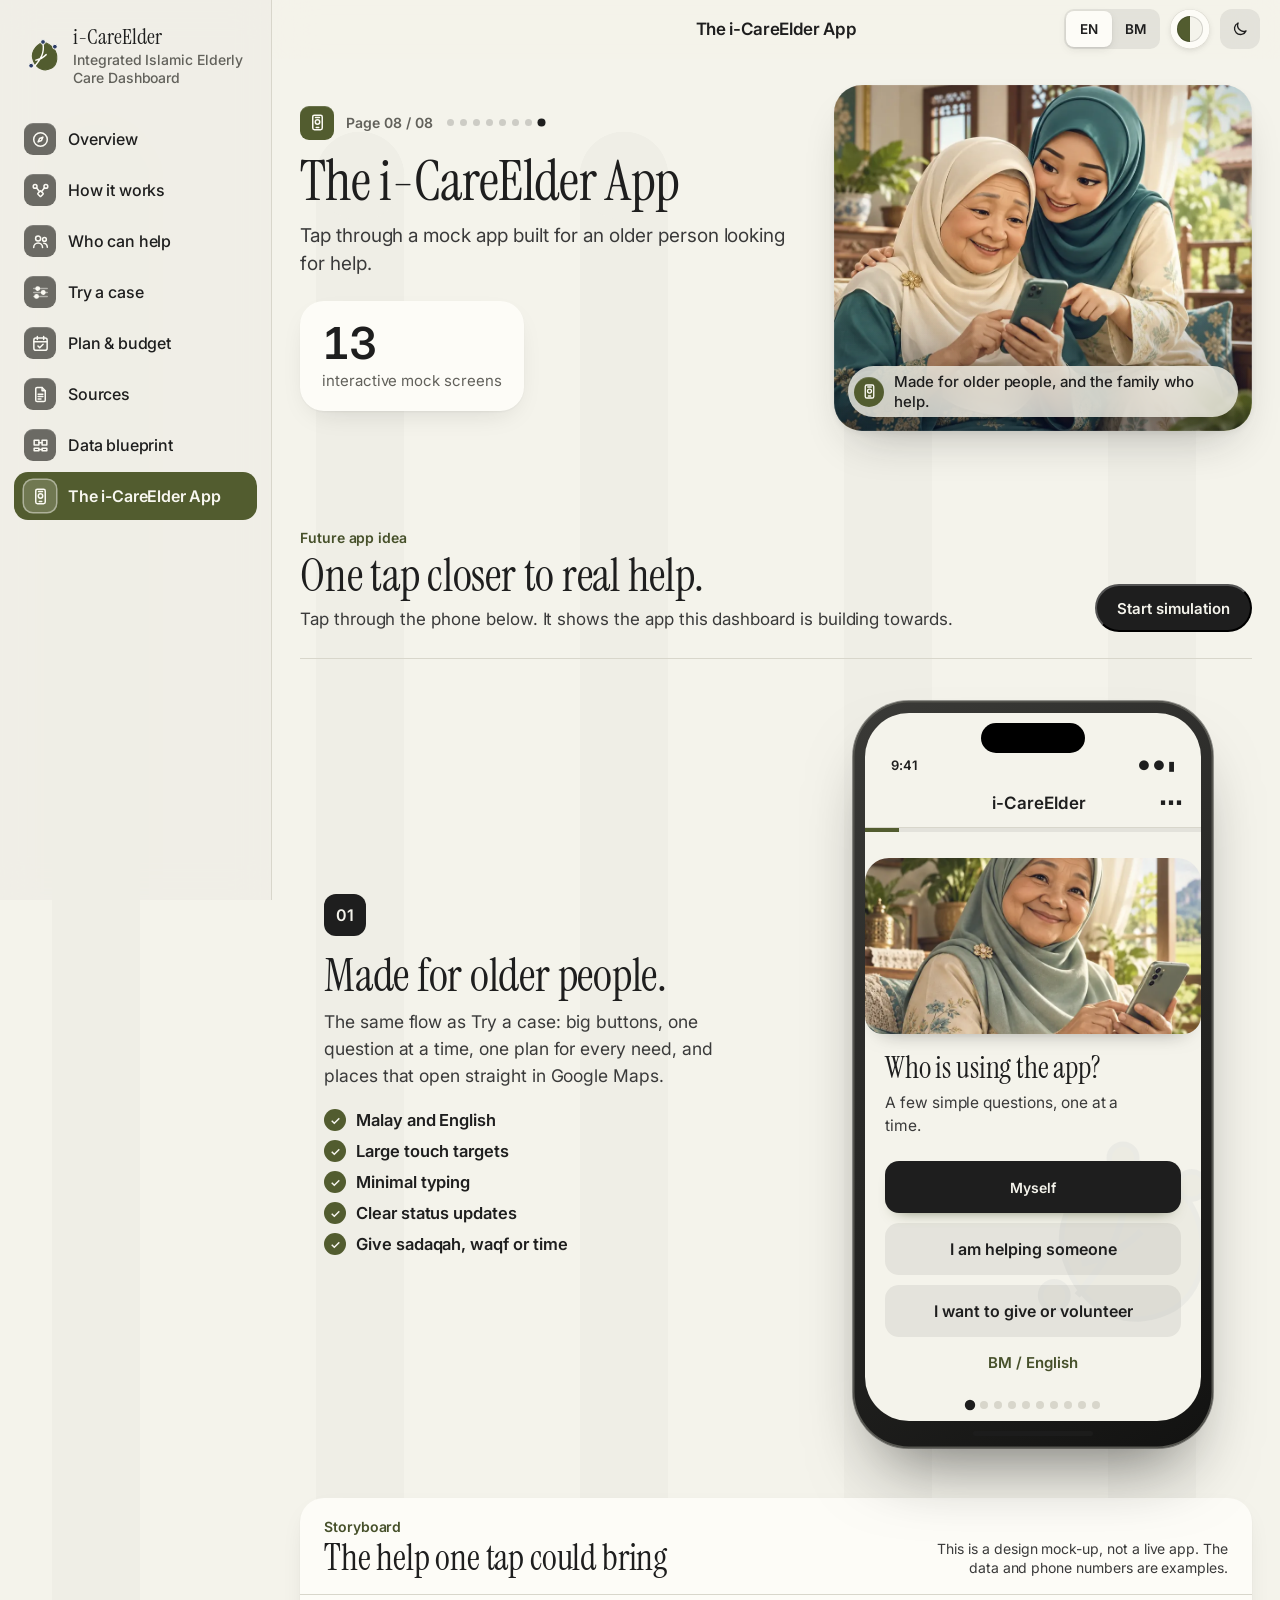
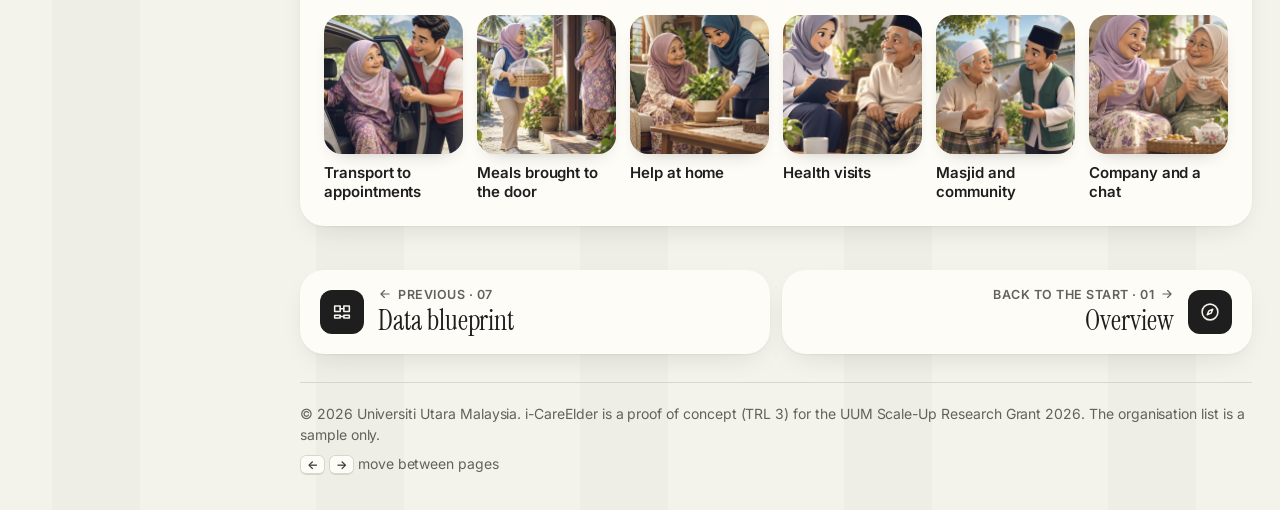
==== commit 98266f97: "Rename to i-CareElder, the same title as the ICC copy The UUM IP application (18 Oct 2026) names the" ====
--- a/app.html
+++ b/app.html
@@ -3,7 +3,7 @@
 <head>
 <meta charset="utf-8"><meta name="viewport" content="width=device-width,initial-scale=1,viewport-fit=cover">
 <link rel="icon" href="assets/art/songket-crest.svg" type="image/svg+xml">
-<title>Our Silver App · Kedah Silver Economy</title>
+<title>The i-CareElder App · i-CareElder</title>
 <meta name="description" content="A screen-by-screen mock app showing how an older person could find help.">
 <script>try{var lk=localStorage.getItem('kse-look')||localStorage.getItem('kse-tc-theme');if(lk&&lk!=='padi')document.documentElement.setAttribute('data-look',lk)}catch(e){}try{var t=localStorage.getItem('kse-theme');if(t==='dark'||t==='light')document.documentElement.setAttribute('data-theme',t)}catch(e){}(function(){var P=['index','ecosystem','network','scenario','roadmap','evidence','data','app'],f=(location.pathname.split('/').pop()||'index.html').replace(/\.html$/,''),i=P.indexOf(f),d=document.documentElement;if(i<0)i=0;function go(){try{var p=parseInt(sessionStorage.getItem('kse-idx'),10);d.setAttribute('data-dir',!isNaN(p)&&i<p?'back':'forward');sessionStorage.setItem('kse-idx',i)}catch(e){}}if(document.prerendering)document.addEventListener('prerenderingchange',go,{once:true});else go()})()</script>
 <link rel="preconnect" href="https://fonts.googleapis.com"><link rel="preconnect" href="https://fonts.gstatic.com" crossorigin>
@@ -13,17 +13,17 @@
 <body data-page="app"><script src="assets/js/kse-shell.js?v=20261004c"></script>
 <main id="main">
   <section class="band pagehead"><div class="wrap pagehead-grid">
-    <div><p class="step" data-step></p><h1 data-i18n="appTitle">Our Silver App</h1><p class="lede" data-i18n="appLede">Tap through a mock app built for an older person looking for help.</p></div>
+    <div><p class="step" data-step></p><h1 data-i18n="appTitle">The i-CareElder App</h1><p class="lede" data-i18n="appLede">Tap through a mock app built for an older person looking for help.</p></div>
     <div class="headstat"><b data-count="13">13</b><span data-i18n="appStat">interactive mock screens</span></div>
   </div></section>
   <div class="wrap"><section class="section app-section">
     <div class="app-intro"><div><p class="label label-paddy" data-i18n="appBadge">Future app idea</p><h2 data-i18n="appIntroTitle">One tap closer to real help.</h2><p data-i18n="appIntroBody">Tap through the phone below. It shows the app this dashboard is building towards.</p></div><button class="button button-gold" type="button" id="appLaunch" data-i18n="appLaunch">Start simulation</button></div>
     <div class="app-lab">
-      <div class="app-story"><span class="app-story-no">01</span><h2 data-i18n="appStoryTitle">Made for older people.</h2><p data-i18n="appStoryBody">The same flow as Try a case: big buttons, one question at a time, one plan for every need, and places that open straight in Google Maps.</p><ul><li data-i18n="appStoryPoint1">Malay and English</li><li data-i18n="appStoryPoint2">Large touch targets</li><li data-i18n="appStoryPoint3">Minimal typing</li><li data-i18n="appStoryPoint4">Clear status updates</li><li data-i18n="appStoryPoint5">Give sedekah, waqf or time</li></ul></div>
-      <div class="phone-mock" aria-label="Interactive mock Silver Economy app">
+      <div class="app-story"><span class="app-story-no">01</span><h2 data-i18n="appStoryTitle">Made for older people.</h2><p data-i18n="appStoryBody">The same flow as Try a case: big buttons, one question at a time, one plan for every need, and places that open straight in Google Maps.</p><ul><li data-i18n="appStoryPoint1">Malay and English</li><li data-i18n="appStoryPoint2">Large touch targets</li><li data-i18n="appStoryPoint3">Minimal typing</li><li data-i18n="appStoryPoint4">Clear status updates</li><li data-i18n="appStoryPoint5">Give sadaqah, waqf or time</li></ul></div>
+      <div class="phone-mock" aria-label="Interactive mock i-CareElder app">
         <div class="phone-hardware"><span class="phone-speaker"></span></div><div class="phone-screen"><div class="mock-watermark" aria-hidden="true"><svg viewBox="0 0 48 48"><path d="M24 5C13 10 8 20 12 29c4 10 14 14 23 9 8-5 8-17 3-24C34 9 29 6 24 5Z"/><path d="M14 35c7-8 12-16 10-28M15 28c5-1 9-3 13-7"/><circle cx="9" cy="35" r="3"/><circle cx="39" cy="11" r="3"/><circle cx="24" cy="5" r="3"/></svg></div>
           <div class="mock-status"><span>9:41</span><span>● ● ▮</span></div>
-          <div class="mock-appbar"><button class="mock-back" id="appScreenBack" aria-label="Go back" type="button">‹</button><span>Kedah Silver Economy</span><span class="mock-menu" aria-hidden="true">⋯</span></div>
+          <div class="mock-appbar"><button class="mock-back" id="appScreenBack" aria-label="Go back" type="button">‹</button><span>i-CareElder</span><span class="mock-menu" aria-hidden="true">⋯</span></div>
           <div class="mock-progress"><i id="appProgress"></i></div>
           <div class="mock-screens" id="appScreens" aria-live="polite">
             <section class="mock-screen mock-home is-active" data-screen="0"><div class="mock-home-badge" data-i18n="appWelcomePill">WELCOME</div><img class="mock-welcome-art" src="assets/img/app-welcome.webp" alt="A smiling older woman using a phone at home"><h3 data-i18n="appWho">Who is using the app?</h3><p data-i18n="appWhoBody">A few simple questions, one at a time.</p><button class="mock-primary" data-app-next type="button" data-i18n="appMyself">Myself</button><button class="mock-secondary" data-app-next type="button" data-i18n="appWelcomeFamily">I am helping someone</button><button class="mock-secondary mock-give" data-app-go="10" type="button" data-i18n="appWelcomeGive">I want to give or volunteer</button><button class="mock-text" data-app-lang type="button">BM / English</button></section>
@@ -35,7 +35,7 @@
             <section class="mock-screen" data-screen="6"><p class="mock-kicker">7 / 10 · <span data-i18n="appKContact">Contact</span></p><div class="mock-contact"><img src="assets/img/help-masjid.webp" alt="" width="560" height="560"><b>Masjid Al-Bukhary Kedah</b><small><svg class="mock-ic" viewBox="0 0 24 24" aria-hidden="true"><path d="M12 21s-6-5.6-6-10.5a6 6 0 0 1 12 0C18 15.4 12 21 12 21z"/><circle cx="12" cy="10.5" r="2.2"/></svg>Kota Setar, Kedah</small><p class="mock-covers"><span><span data-i18n="appIBed">Hospital bed</span></span><span><span data-i18n="appIChair">Wheelchair</span></span><span><span data-i18n="appIDiapers">Adult diapers</span></span></p></div><a class="mock-primary mock-link" href="https://www.google.com/maps/dir/?api=1&destination=Masjid+Al-Bukhary+Kedah%2C+Kota+Setar%2C+Kedah" target="_blank" rel="noopener"><svg class="mock-ic" viewBox="0 0 24 24" aria-hidden="true"><path d="M3 16V8a1 1 0 0 1 1-1h10v9M14 10h4l3 3v3h-2"/><circle cx="7" cy="17" r="1.8"/><circle cx="17" cy="17" r="1.8"/><path d="M9 17h6"/></svg><span data-i18n="appDirections">Directions</span></a><a class="mock-secondary mock-link" href="https://www.google.com/maps/search/?api=1&query=Masjid+Al-Bukhary+Kedah%2C+Kota+Setar%2C+Kedah" target="_blank" rel="noopener"><svg class="mock-ic" viewBox="0 0 24 24" aria-hidden="true"><path d="M12 21s-6-5.6-6-10.5a6 6 0 0 1 12 0C18 15.4 12 21 12 21z"/><circle cx="12" cy="10.5" r="2.2"/></svg><span data-i18n="appOpenMaps">Open in Google Maps</span></a><p class="mock-phone-note"><svg class="mock-ic" viewBox="0 0 24 24" aria-hidden="true"><path d="M6.5 3.5h3l1.5 4-2 1.5a11 11 0 0 0 6 6l1.5-2 4 1.5v3a2 2 0 0 1-2 2A16 16 0 0 1 4.5 5.5a2 2 0 0 1 2-2z"/></svg><span data-i18n="appPhoneLater">Phone number added after the Phase 1 check</span></p><button class="mock-primary" data-app-next type="button" data-i18n="appNext">Next</button></section>
             <section class="mock-screen" data-screen="7"><p class="mock-kicker">8 / 10 · <span data-i18n="appKTrip">One trip</span></p><h3 data-i18n="appTripTitle">One trip to every place</h3><p data-i18n="appTripBody">One car ride can cover all the visits.</p><ol class="mock-route"><li><b>Masjid Al-Bukhary Kedah</b><small><span data-i18n="appR1">Bed, wheelchair, diapers</span></small></li><li><b>Kedah Home Nursing 01</b><small><span data-i18n="appR2">Home nursing</span></small></li><li><b>JKM Kedah</b><small><span data-i18n="appR3">Monthly living help</span></small></li></ol><a class="mock-primary mock-link" href="https://www.google.com/maps/dir/?api=1&destination=JKM+Kedah%2C+Kota+Setar%2C+Kedah&waypoints=Masjid+Al-Bukhary+Kedah%2C+Kota+Setar%2C+Kedah%7CKedah+Home+Nursing+01%2C+Kota+Setar%2C+Kedah" target="_blank" rel="noopener"><svg class="mock-ic" viewBox="0 0 24 24" aria-hidden="true"><path d="M3 16V8a1 1 0 0 1 1-1h10v9M14 10h4l3 3v3h-2"/><circle cx="7" cy="17" r="1.8"/><circle cx="17" cy="17" r="1.8"/><path d="M9 17h6"/></svg><span data-i18n="appStartTrip">Open the trip in Maps</span></a><button class="mock-secondary" data-app-next type="button" data-i18n="appStatusContinue">Continue</button></section>
             <section class="mock-screen" data-screen="8"><p class="mock-kicker">9 / 10 · <span data-i18n="appKShare">Family</span></p><h3 data-i18n="appShareFamily">Share with family</h3><p data-i18n="appShareBody">Everyone helping sees the same plan.</p><div class="mock-actions"><button type="button"><svg class="mock-ic" viewBox="0 0 24 24" aria-hidden="true"><path d="M4 19.5l1.3-3.8A8 8 0 1 1 8.5 19z"/><path d="M9 10.5h6M9 13.5h4"/></svg><span data-i18n="appWhatsApp">Send on WhatsApp</span></button><button type="button"><svg class="mock-ic" viewBox="0 0 24 24" aria-hidden="true"><path d="M4 9.5h3.5L12 5.5v13l-4.5-4H4zM15.5 9a4 4 0 0 1 0 6M18 6.5a7.5 7.5 0 0 1 0 11"/></svg><span data-i18n="appListen">Listen to the plan</span></button><button type="button"><svg class="mock-ic" viewBox="0 0 24 24" aria-hidden="true"><circle cx="12" cy="12" r="8.5"/><path d="M12 7.5V12l3 2"/></svg><span data-i18n="appRemind3">Remind me in 3 days</span></button></div><button class="mock-primary" data-app-next type="button" data-i18n="appStatusContinue">Continue</button></section>
-            <section class="mock-screen" data-screen="9"><p class="mock-kicker">10 / 10 · <span data-i18n="appKFollow">Follow-up</span></p><h3 data-i18n="appFollowTitle">Help on the way</h3><ol class="mock-timeline"><li class="done"><span data-i18n="appTBed">Hospital bed borrowed</span><small><span data-i18n="appToday">Today</span></small></li><li class="done"><span data-i18n="appTNurse">Nurse visit booked</span><small><span data-i18n="appThursday">Thursday</span></small></li><li><span data-i18n="appTFollow">Follow-up call</span><small><span data-i18n="appIn3">In 3 days</span></small></li></ol><div class="mock-illustration mock-done" id="appDone" aria-hidden="true"></div><button class="mock-primary" data-app-reset type="button" data-i18n="appReset">Start again</button></section><section class="mock-screen" data-screen="10" data-flow="give"><p class="mock-kicker">2 / 4 · <span data-i18n="appKGive">Give</span></p><h3 data-i18n="appGiveTitle">How would you like to give?</h3><p data-i18n="appGiveBody">Older people can give too. Choose any.</p><div class="mock-choices mock-grid" data-multi><button class="is-selected" type="button" aria-pressed="true"><span data-i18n="appGSedekah">Sedekah</span></button><button type="button" aria-pressed="false"><span data-i18n="appGWakaf">Cash waqf</span></button><button class="is-selected" type="button" aria-pressed="true"><span data-i18n="appGVolunteer">Volunteer</span></button><button type="button" aria-pressed="false"><span data-i18n="appGThings">Give things</span></button></div><button class="mock-primary" data-app-next type="button" data-i18n="appNext">Next</button></section><section class="mock-screen" data-screen="11" data-flow="give"><p class="mock-kicker">3 / 4 · <span data-i18n="appKTabung">My masjid</span></p><h3 data-i18n="appTabungTitle">Your masjid's tabung</h3><div class="mock-contact"><img src="assets/img/help-masjid.webp" alt="" width="560" height="560"><b>Masjid Al-Bukhary Kedah</b><small><svg class="mock-ic" viewBox="0 0 24 24" aria-hidden="true"><path d="M12 21s-6-5.6-6-10.5a6 6 0 0 1 12 0C18 15.4 12 21 12 21z"/><circle cx="12" cy="10.5" r="2.2"/></svg>Kota Setar, Kedah</small></div><p class="mock-small" data-i18n="appTabungBody">One link for your masjid. Give any time, even when you are away.</p><div class="mock-choices mock-pills"><button type="button" aria-pressed="false"><span data-i18n="appOnce">Once</span></button><button class="is-selected" type="button" aria-pressed="true"><span data-i18n="appFriday">Every Friday</span></button><button type="button" aria-pressed="false"><span data-i18n="appMonthly">Every month</span></button></div><div class="mock-choices mock-pills" data-multi><button class="is-selected" type="button" aria-pressed="true"><span data-i18n="appPrivate">Keep my sedekah private</span></button></div><button class="mock-primary" type="button"><svg class="mock-ic" viewBox="0 0 24 24" aria-hidden="true"><rect x="4" y="4" width="6" height="6" rx="1"/><rect x="14" y="4" width="6" height="6" rx="1"/><rect x="4" y="14" width="6" height="6" rx="1"/><path d="M14 14h2v2h-2zM18 18h2v2h-2zM14 18h2M18 14h2"/></svg><span data-i18n="appPayQR">Give with the masjid's DuitNow QR</span></button><button class="mock-secondary" type="button"><svg class="mock-ic" viewBox="0 0 24 24" aria-hidden="true"><path d="M4 19.5l1.3-3.8A8 8 0 1 1 8.5 19z"/><path d="M9 10.5h6M9 13.5h4"/></svg><span data-i18n="appShareMasjid">Share the masjid link with family</span></button><p class="mock-note" data-i18n="appNeverHold">The app never holds money. It opens the masjid's own DuitNow QR, or the LZNK or MAIK page. Waqf goes only through MAIK.</p><button class="mock-text" data-app-next type="button" data-i18n="appNext">Next</button></section><section class="mock-screen" data-screen="12" data-flow="give"><p class="mock-kicker">4 / 4 · <span data-i18n="appKTime">Your time</span></p><h3 data-i18n="appTimeTitle">Give your time</h3><ol class="mock-route"><li><b data-i18n="appVJkm">Sukarelawan JKM</b><small><span data-i18n="appVJkmBody">Register once. Every district, no upper age limit.</span></small></li><li><b>PAWE Kota Setar</b><small><span data-i18n="appVPawe">Lead an activity or teach Quran</span></small></li><li><b>Food Bank Malaysia</b><small><span data-i18n="appVFood">Pack food in Alor Setar</span></small></li></ol><a class="mock-primary mock-link" href="https://komuniti.jkm.gov.my/" target="_blank" rel="noopener"><svg class="mock-ic" viewBox="0 0 24 24" aria-hidden="true"><path d="M7 3h7l4 4v14H7z"/><path d="M14 3v4h4M9.5 12h6M9.5 15.5h6"/></svg><span data-i18n="appVRegister">Register with JKM</span></a><p class="mock-kicker" data-i18n="appRecord">My giving this month, kept on this phone only</p><ol class="mock-timeline"><li class="done"><span data-i18n="appRec1">Sedekah, Masjid Al-Bukhary</span><small><span data-i18n="appFridayShort">Friday</span></small></li><li class="done"><span data-i18n="appRec2">Volunteer, PAWE Kota Setar</span><small><span data-i18n="appTuesday">Tuesday</span></small></li><li><span data-i18n="appRec3">Reminder: Friday sedekah</span><small><span data-i18n="appNextFriday">Next Friday</span></small></li></ol><button class="mock-primary" data-app-reset type="button" data-i18n="appReset">Start again</button></section>
+            <section class="mock-screen" data-screen="9"><p class="mock-kicker">10 / 10 · <span data-i18n="appKFollow">Follow-up</span></p><h3 data-i18n="appFollowTitle">Help on the way</h3><ol class="mock-timeline"><li class="done"><span data-i18n="appTBed">Hospital bed borrowed</span><small><span data-i18n="appToday">Today</span></small></li><li class="done"><span data-i18n="appTNurse">Nurse visit booked</span><small><span data-i18n="appThursday">Thursday</span></small></li><li><span data-i18n="appTFollow">Follow-up call</span><small><span data-i18n="appIn3">In 3 days</span></small></li></ol><div class="mock-illustration mock-done" id="appDone" aria-hidden="true"></div><button class="mock-primary" data-app-reset type="button" data-i18n="appReset">Start again</button></section><section class="mock-screen" data-screen="10" data-flow="give"><p class="mock-kicker">2 / 4 · <span data-i18n="appKGive">Give</span></p><h3 data-i18n="appGiveTitle">How would you like to give?</h3><p data-i18n="appGiveBody">Older people can give too. Choose any.</p><div class="mock-choices mock-grid" data-multi><button class="is-selected" type="button" aria-pressed="true"><span data-i18n="appGSedekah">Sadaqah</span></button><button type="button" aria-pressed="false"><span data-i18n="appGWakaf">Cash waqf</span></button><button class="is-selected" type="button" aria-pressed="true"><span data-i18n="appGVolunteer">Volunteer</span></button><button type="button" aria-pressed="false"><span data-i18n="appGThings">Give things</span></button></div><button class="mock-primary" data-app-next type="button" data-i18n="appNext">Next</button></section><section class="mock-screen" data-screen="11" data-flow="give"><p class="mock-kicker">3 / 4 · <span data-i18n="appKTabung">My masjid</span></p><h3 data-i18n="appTabungTitle">Your masjid's tabung</h3><div class="mock-contact"><img src="assets/img/help-masjid.webp" alt="" width="560" height="560"><b>Masjid Al-Bukhary Kedah</b><small><svg class="mock-ic" viewBox="0 0 24 24" aria-hidden="true"><path d="M12 21s-6-5.6-6-10.5a6 6 0 0 1 12 0C18 15.4 12 21 12 21z"/><circle cx="12" cy="10.5" r="2.2"/></svg>Kota Setar, Kedah</small></div><p class="mock-small" data-i18n="appTabungBody">One link for your masjid. Give any time, even when you are away.</p><div class="mock-choices mock-pills"><button type="button" aria-pressed="false"><span data-i18n="appOnce">Once</span></button><button class="is-selected" type="button" aria-pressed="true"><span data-i18n="appFriday">Every Friday</span></button><button type="button" aria-pressed="false"><span data-i18n="appMonthly">Every month</span></button></div><div class="mock-choices mock-pills" data-multi><button class="is-selected" type="button" aria-pressed="true"><span data-i18n="appPrivate">Keep my sadaqah private</span></button></div><button class="mock-primary" type="button"><svg class="mock-ic" viewBox="0 0 24 24" aria-hidden="true"><rect x="4" y="4" width="6" height="6" rx="1"/><rect x="14" y="4" width="6" height="6" rx="1"/><rect x="4" y="14" width="6" height="6" rx="1"/><path d="M14 14h2v2h-2zM18 18h2v2h-2zM14 18h2M18 14h2"/></svg><span data-i18n="appPayQR">Give with the masjid's DuitNow QR</span></button><button class="mock-secondary" type="button"><svg class="mock-ic" viewBox="0 0 24 24" aria-hidden="true"><path d="M4 19.5l1.3-3.8A8 8 0 1 1 8.5 19z"/><path d="M9 10.5h6M9 13.5h4"/></svg><span data-i18n="appShareMasjid">Share the masjid link with family</span></button><p class="mock-note" data-i18n="appNeverHold">The app never holds money. It opens the masjid's own DuitNow QR, or the LZNK or MAIK page. Waqf goes only through MAIK.</p><button class="mock-text" data-app-next type="button" data-i18n="appNext">Next</button></section><section class="mock-screen" data-screen="12" data-flow="give"><p class="mock-kicker">4 / 4 · <span data-i18n="appKTime">Your time</span></p><h3 data-i18n="appTimeTitle">Give your time</h3><ol class="mock-route"><li><b data-i18n="appVJkm">Sukarelawan JKM</b><small><span data-i18n="appVJkmBody">Register once. Every district, no upper age limit.</span></small></li><li><b>PAWE Kota Setar</b><small><span data-i18n="appVPawe">Lead an activity or teach Quran</span></small></li><li><b>Food Bank Malaysia</b><small><span data-i18n="appVFood">Pack food in Alor Setar</span></small></li></ol><a class="mock-primary mock-link" href="https://komuniti.jkm.gov.my/" target="_blank" rel="noopener"><svg class="mock-ic" viewBox="0 0 24 24" aria-hidden="true"><path d="M7 3h7l4 4v14H7z"/><path d="M14 3v4h4M9.5 12h6M9.5 15.5h6"/></svg><span data-i18n="appVRegister">Register with JKM</span></a><p class="mock-kicker" data-i18n="appRecord">My giving this month, kept on this phone only</p><ol class="mock-timeline"><li class="done"><span data-i18n="appRec1">Sadaqah, Masjid Al-Bukhary</span><small><span data-i18n="appFridayShort">Friday</span></small></li><li class="done"><span data-i18n="appRec2">Volunteer, PAWE Kota Setar</span><small><span data-i18n="appTuesday">Tuesday</span></small></li><li><span data-i18n="appRec3">Reminder: Friday sadaqah</span><small><span data-i18n="appNextFriday">Next Friday</span></small></li></ol><button class="mock-primary" data-app-reset type="button" data-i18n="appReset">Start again</button></section>
           </div>
           <div class="mock-dots" id="appDots"></div>
         </div><div class="phone-home"></div>
--- a/assets/css/kse.css
+++ b/assets/css/kse.css
@@ -1,5 +1,5 @@
 /* ==========================================================================
-   Kedah Silver Economy: design system
+   i-CareElder: design system
    Tokens (light / dark / explicit data-theme), shell, components, pages, print.
    ========================================================================== */
 
--- a/assets/css/kse-ios.css
+++ b/assets/css/kse-ios.css
@@ -1,5 +1,5 @@
 /* ==========================================================================
-   Kedah Silver Economy: the Claude iOS version
+   i-CareElder: the Claude iOS version
    Loaded after kse.css, which keeps the layout mechanics of every component.
    This file replaces the whole visual world: an iPhone and iPad app built
    around one older person (Find My grammar), dressed in a warm milk ground,
@@ -693,7 +693,7 @@
 .data-card code{border-radius:10px;background:var(--surface-2);color:var(--ink-2);font:500 12.5px/1.5 ui-monospace,"SF Mono",Menlo,Consolas,monospace}
 .data-card small{font-size:13px}
 
-/* ---------- Our Silver App: the phone is an iPhone ---------- */
+/* ---------- The i-CareElder App: the phone is an iPhone ---------- */
 .app-intro{border-bottom:.5px solid var(--line)}
 .app-intro h2{font:400 clamp(34px,3.6vw,48px)/1.02 var(--display)}
 .app-intro p:not(.label){font-size:17px}
@@ -903,7 +903,7 @@
 .person .avatar.avatar-4{background-image:url('../img/avatar-sharima.webp')!important}
 .person .avatar.avatar-5{background-image:url('../img/avatar-mukhriz-izraf.webp')!important}
 .person.lead .avatar{box-shadow:0 0 0 3px var(--paddy),0 4px 12px -4px rgba(0,0,0,.25)}
-/* Our Silver App: the help one tap could bring */
+/* The i-CareElder App: the help one tap could bring */
 .help-strip{overflow:visible}
 .help-scenes{display:grid;grid-template-columns:repeat(6,minmax(0,1fr));gap:14px;margin:0;padding:20px 24px 24px;list-style:none}
 .help-scenes li{display:grid;gap:9px;align-content:start}
@@ -1042,7 +1042,7 @@
 body[data-page="network"] .data-table th:nth-child(5){width:18%}
 @media (max-width:1240px){body[data-page="network"] .net{grid-template-columns:1fr}}
 
-/* Our Silver App mock: the tick box is drawn, so it follows the choice */
+/* The i-CareElder App mock: the tick box is drawn, so it follows the choice */
 .mock-choices button{display:flex;align-items:center;gap:12px;padding:0 16px;text-align:left}
 .mock-choices button::before{content:"";flex:none;width:20px;height:20px;border-radius:6px;box-shadow:inset 0 0 0 2px color-mix(in srgb,var(--ink) 35%,transparent)}
 .mock-choices button.is-selected::before{background:var(--paddy) url("data:image/svg+xml,%3Csvg xmlns='http://www.w3.org/2000/svg' viewBox='0 0 20 20'%3E%3Cpath d='M5 10.5l3.2 3.2L15 7' fill='none' stroke='%23fff' stroke-width='2.4' stroke-linecap='round' stroke-linejoin='round'/%3E%3C/svg%3E") center/100% no-repeat;box-shadow:none}
@@ -1053,7 +1053,7 @@
   .title-tucked .nav-title{transform:none}
 }
 
-/* ---------- Our Silver App mock: the Try a case flow on a phone ---------- */
+/* ---------- The i-CareElder App mock: the Try a case flow on a phone ---------- */
 .mock-ic{width:20px;height:20px;flex:none;fill:none;stroke:currentColor;stroke-width:1.8;stroke-linecap:round;stroke-linejoin:round}
 .mock-choices.mock-grid{display:grid;grid-template-columns:1fr 1fr;gap:8px}
 .mock-choices.mock-grid button{flex-direction:column;align-items:flex-start;justify-content:center;gap:6px;min-height:64px;padding:10px 12px}
@@ -1138,7 +1138,7 @@
 .need-cta:active{transform:scale(.97)}
 @media (max-width:520px){.need-list a{grid-template-columns:auto 1fr}.need-list .pill{grid-column:2;justify-self:start}}
 
-/* ---------- Silver App mock: the giving screens (Sujood-style digital tabung) ---------- */
+/* ---------- i-CareElder App mock: the giving screens (Sujood-style digital tabung) ---------- */
 .mock-screen .mock-small{margin:4px 0 10px;font-size:14px;line-height:1.45;color:var(--ink-2)}
 .mock-screen[data-flow="give"] .mock-primary,.mock-screen[data-flow="give"] .mock-secondary{display:flex;align-items:center;justify-content:center;gap:8px;margin-top:12px}
 .mock-screen[data-flow="give"] .mock-pills{margin:6px 0}
@@ -1146,3 +1146,11 @@
 .mock-screen[data-flow="give"] .mock-kicker+.mock-timeline{margin-top:4px}
 .mock-screen[data-flow="give"] p.mock-kicker:not(:first-child){margin:16px 0 6px;text-align:left;letter-spacing:0;text-transform:none}
 .mock-give{margin-top:10px}
+
+/* Overview: the name above the hero title, and the six-function cards */
+.hero-kicker{margin:0 0 10px;font:650 14px/1 var(--ui);letter-spacing:.08em;color:var(--paddy-ink)}
+.fn-shelf{margin-top:48px}
+.fn-card{min-height:0}
+.fn-go{align-self:end;justify-self:start;margin-top:6px;padding:7px 12px;border-radius:999px;background:var(--paddy-soft);color:var(--paddy-ink);font:600 13.5px/1.2 var(--ui);text-decoration:none}
+.fn-go:hover{background:color-mix(in srgb,var(--paddy) 22%,var(--surface))}
+.fn-go:focus-visible{outline:3px solid var(--paddy);outline-offset:2px}
